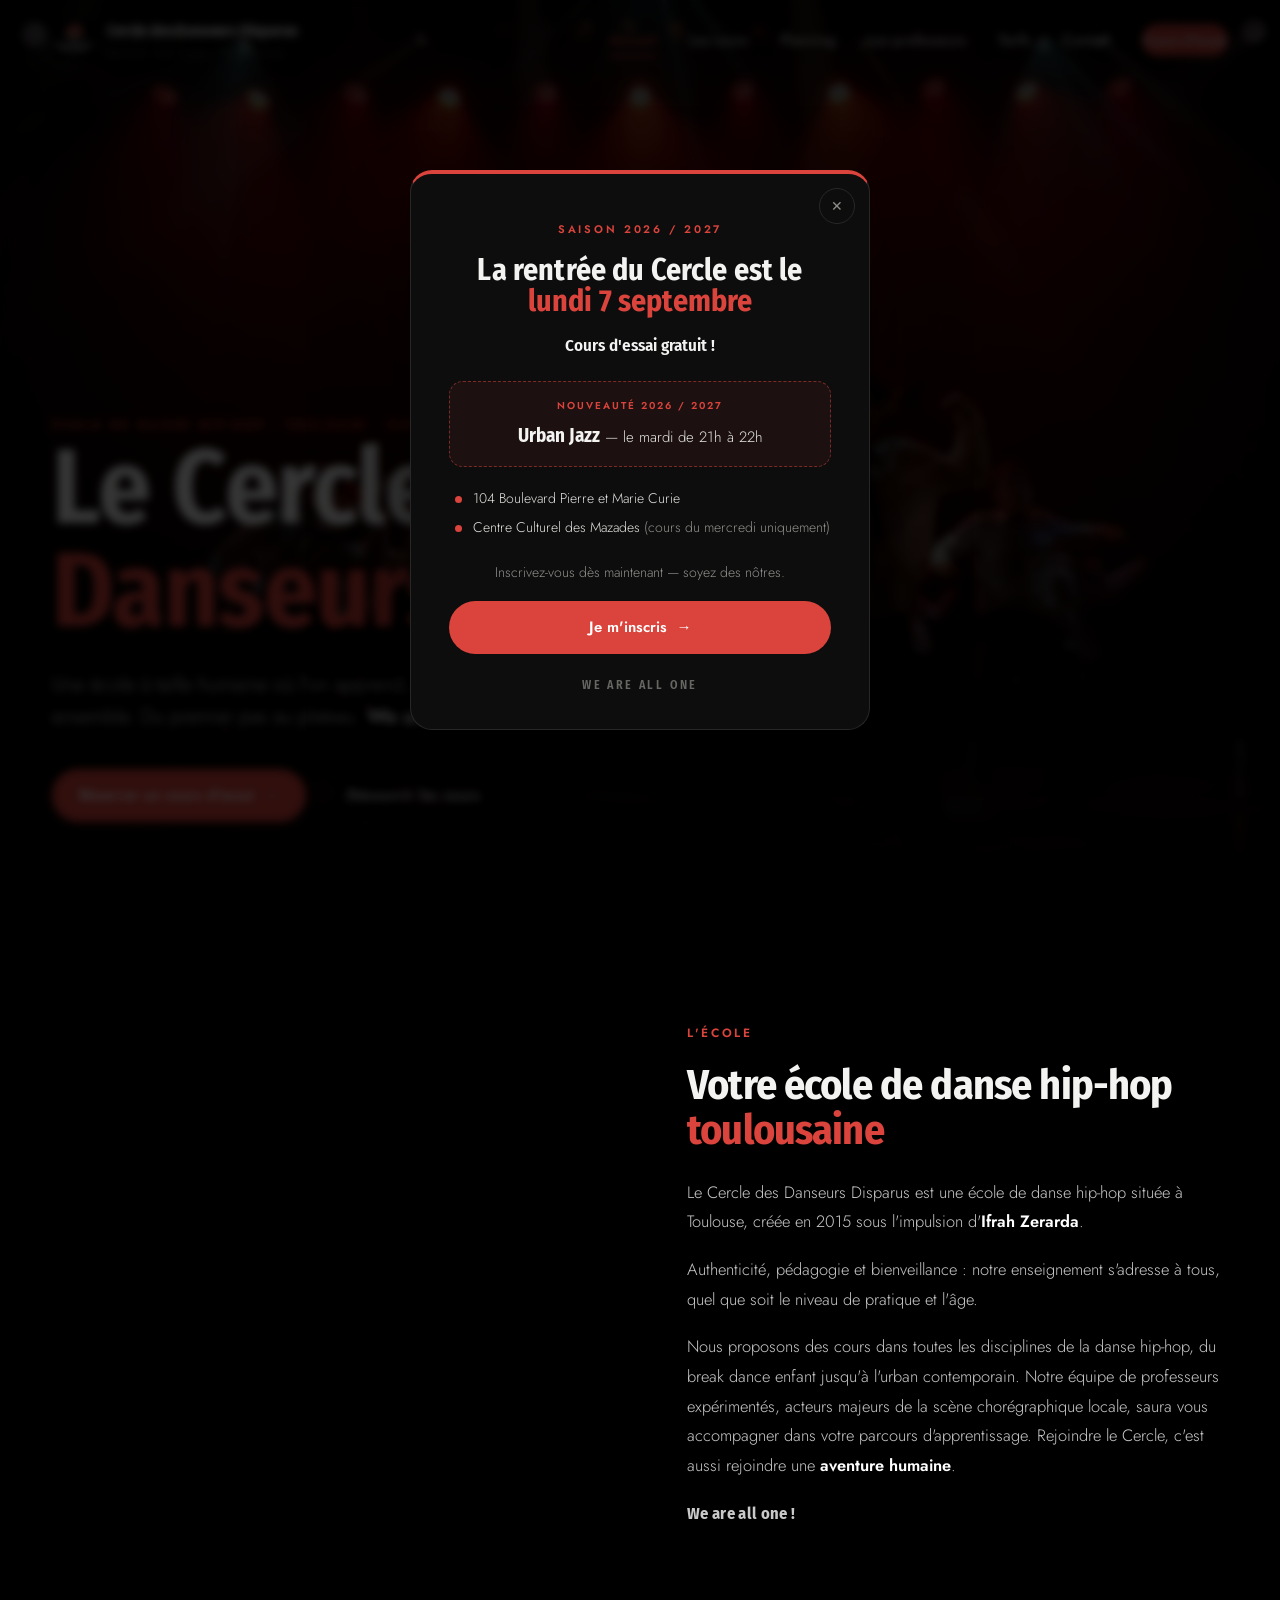
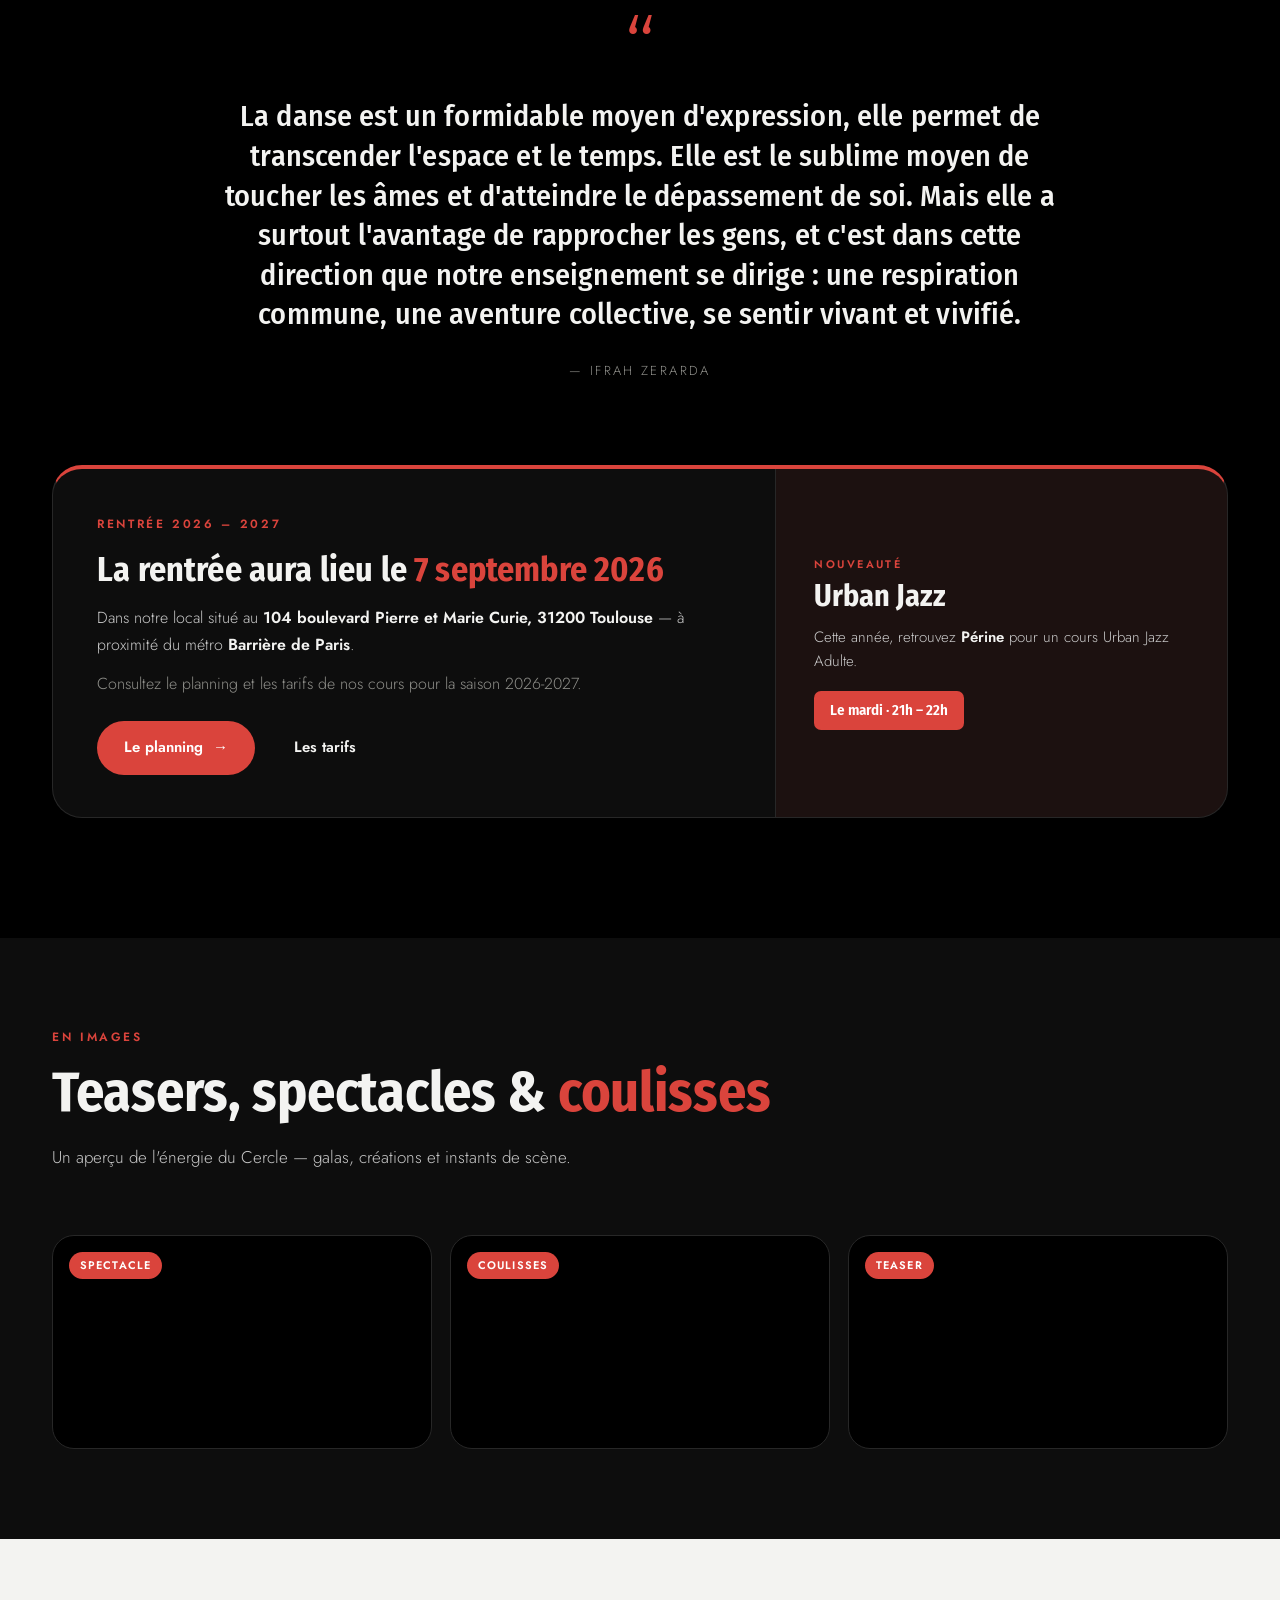
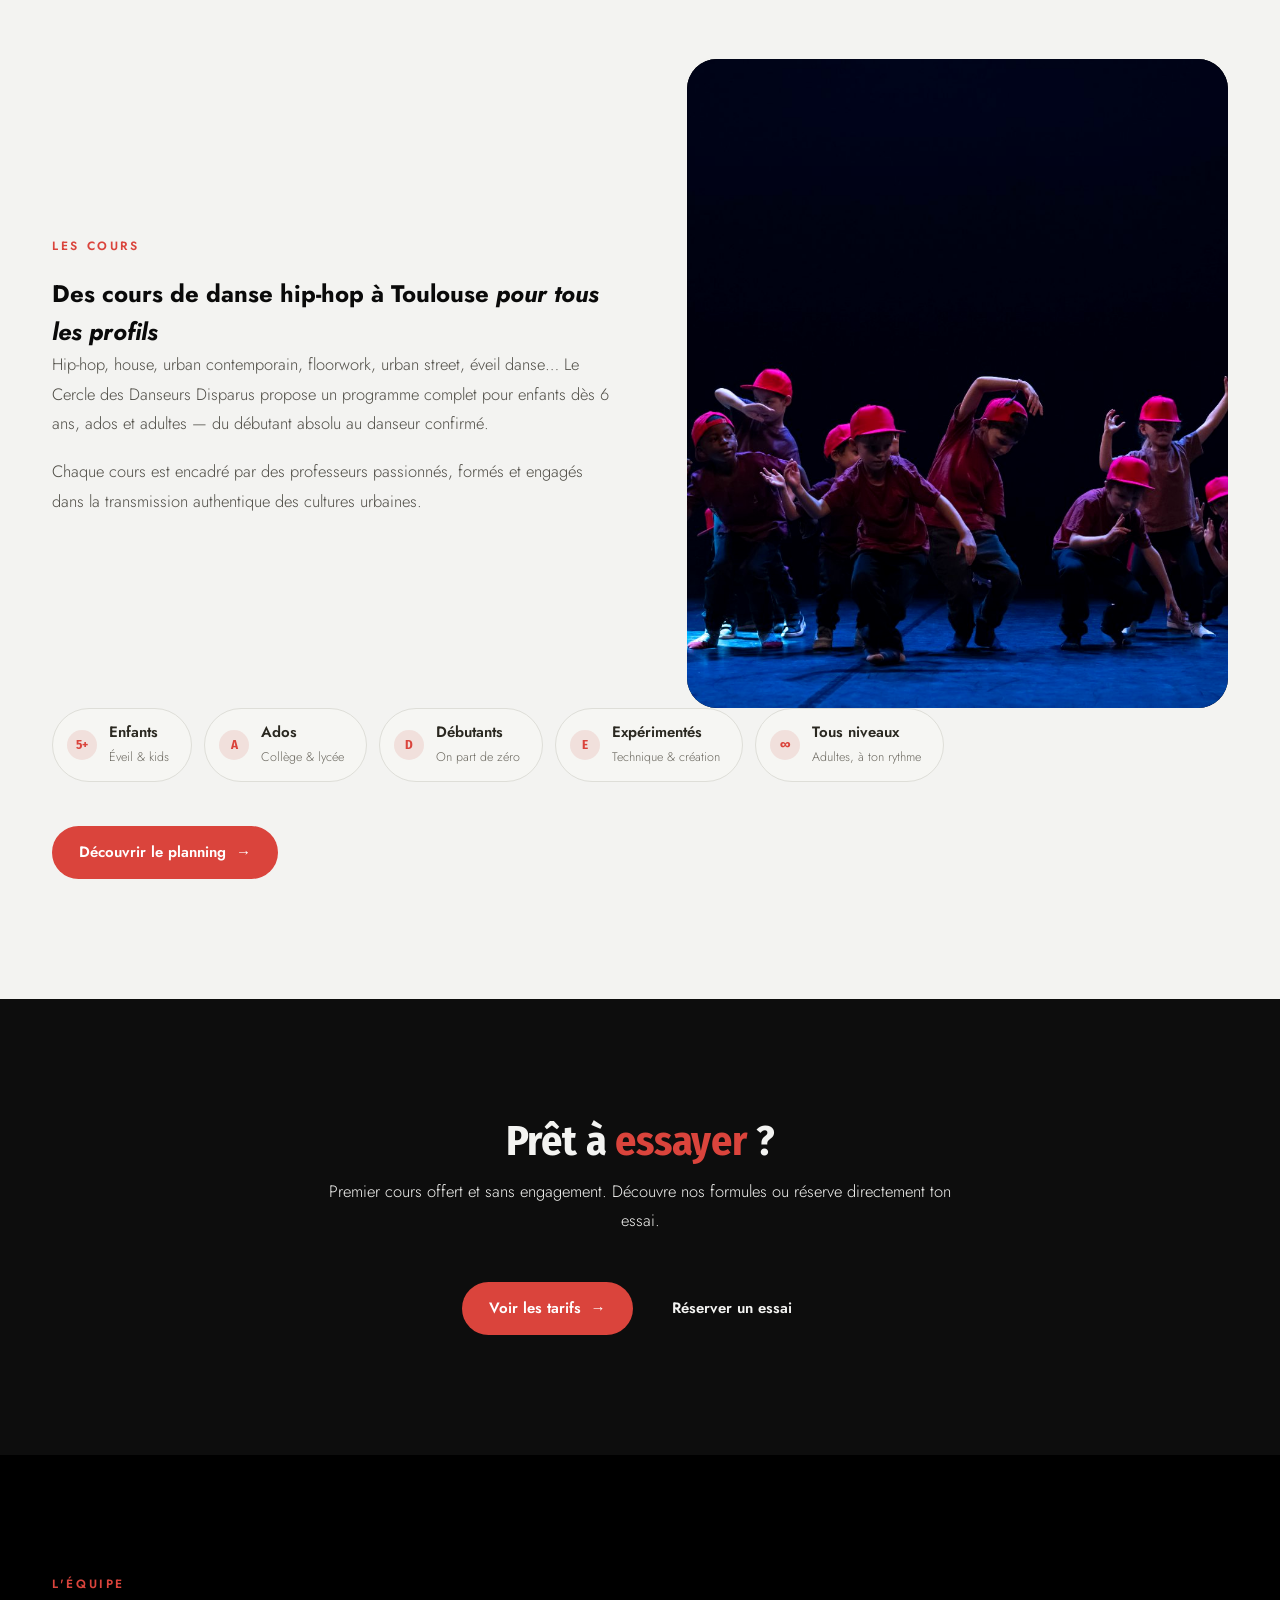
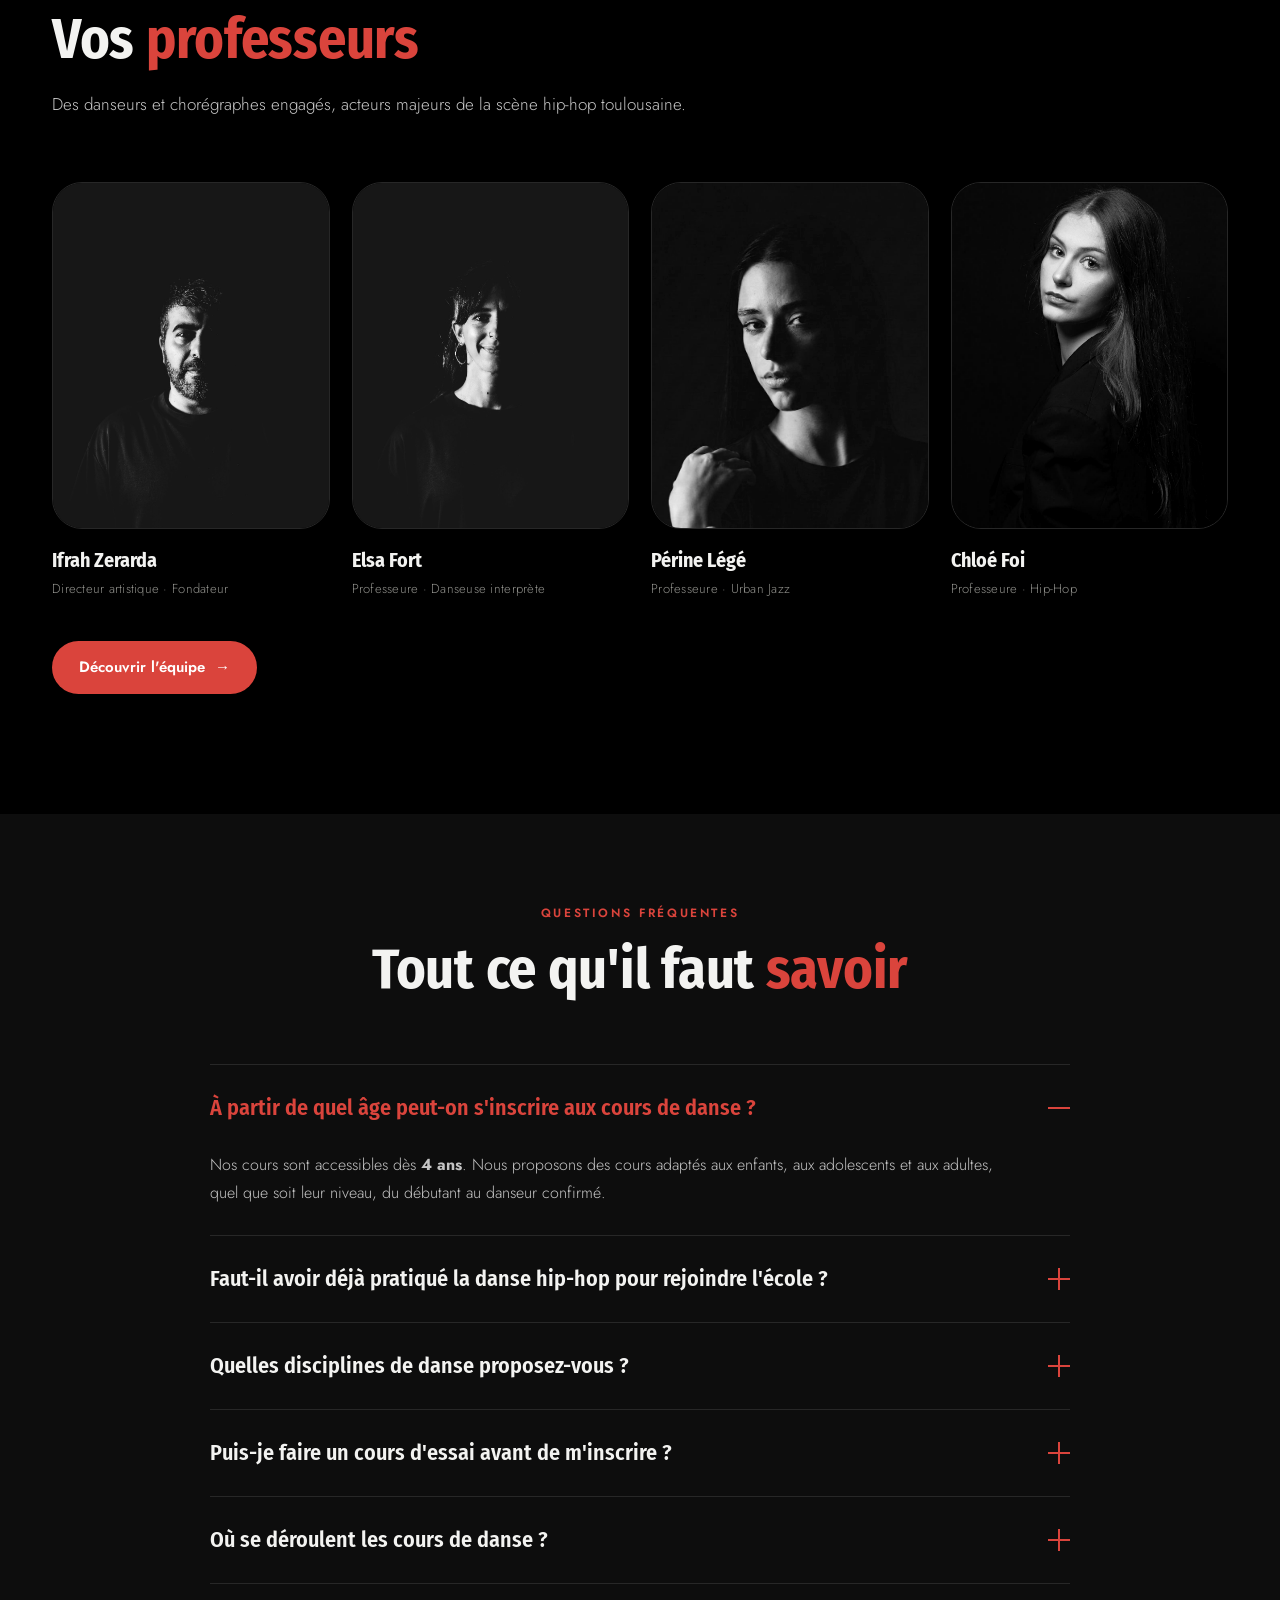
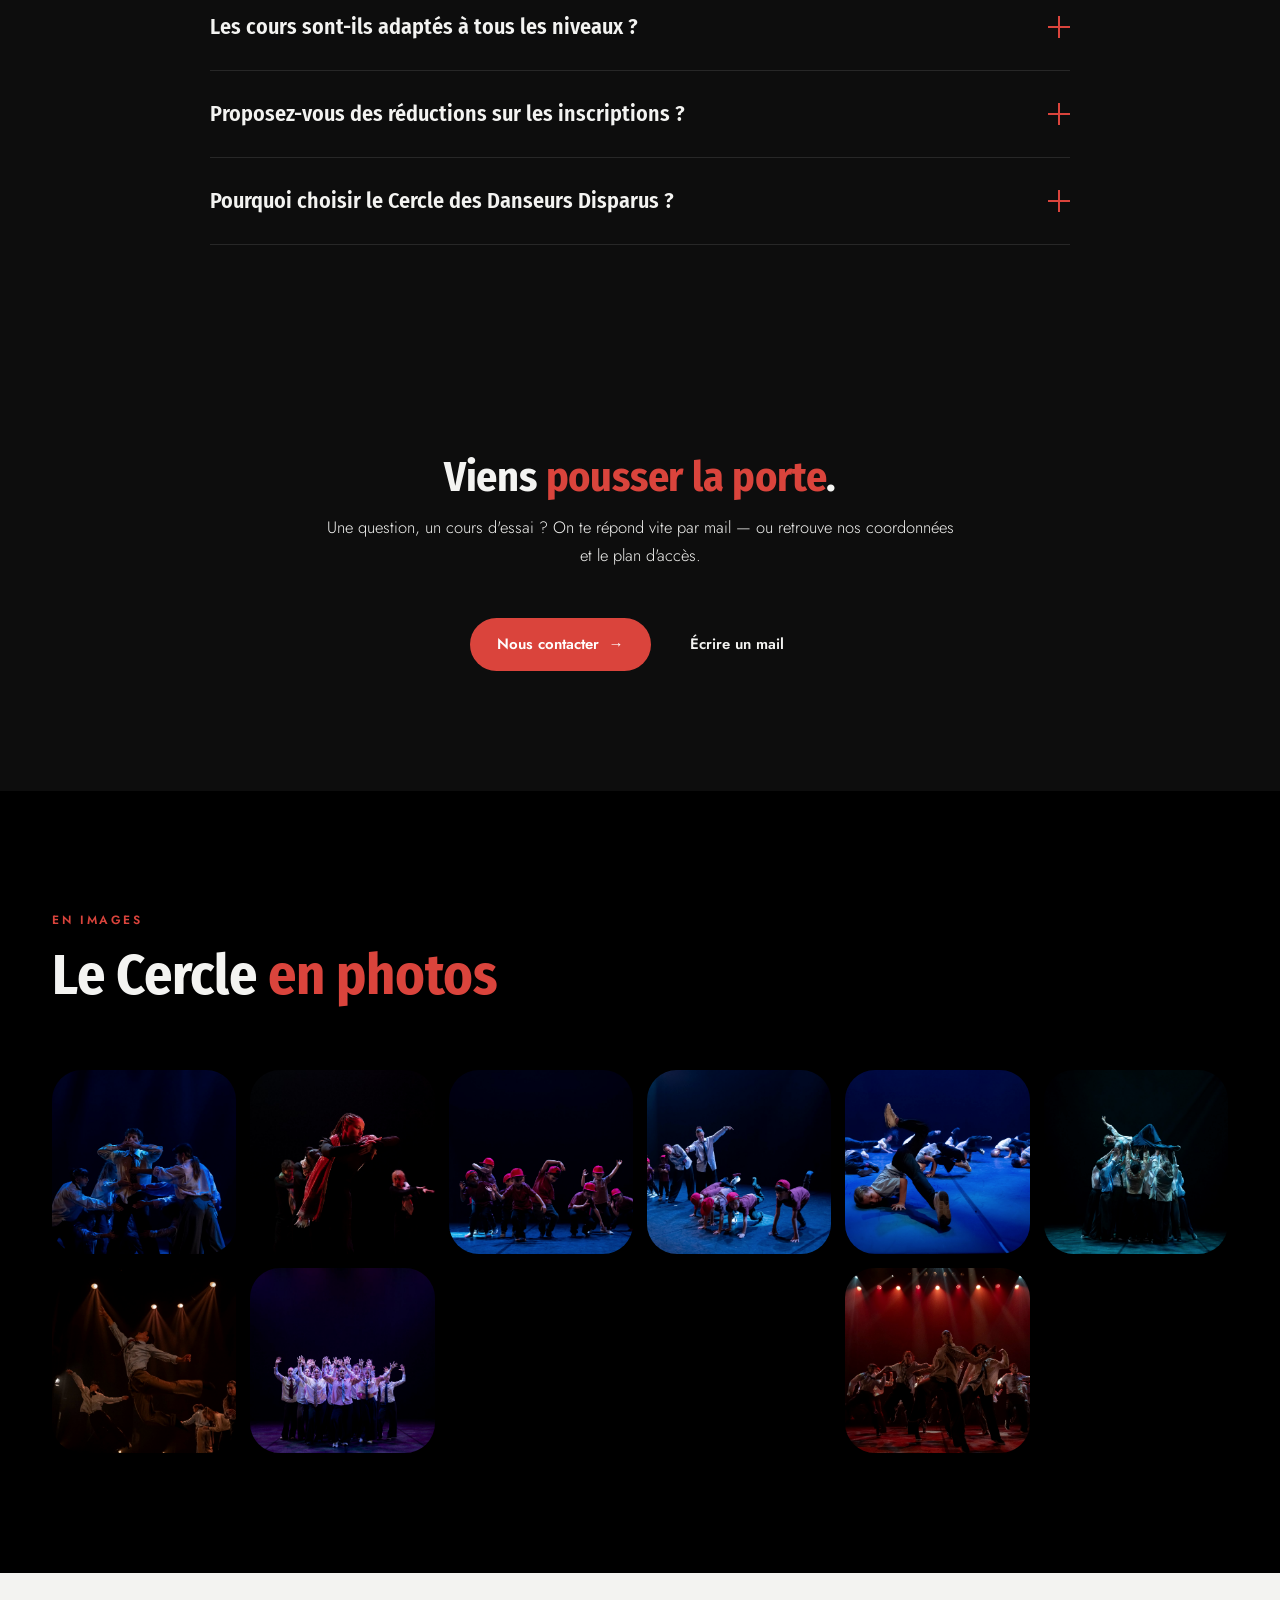
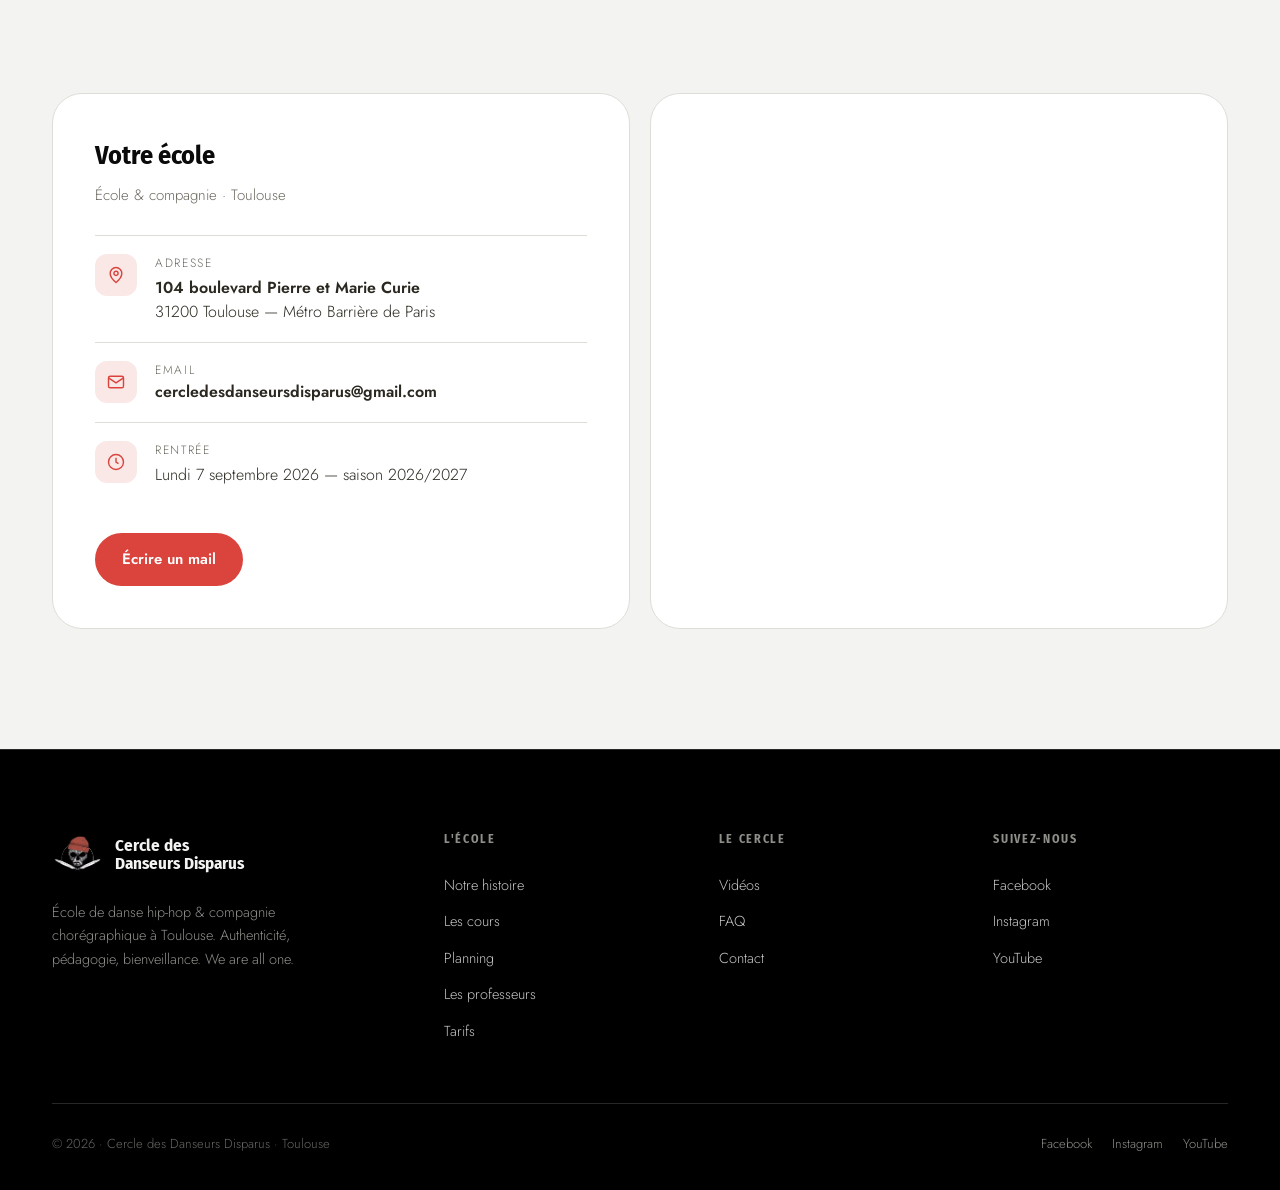
==== index.html @ e3a316b2 "Add files via upload" ====
<!DOCTYPE html>
<html lang="fr">
<head>
<meta charset="UTF-8" />
<meta name="viewport" content="width=device-width, initial-scale=1.0" />
<meta name="description" content="École de danse hip-hop à Toulouse depuis 2015 : cours de break, house, urban contemporain et éveil danse pour enfants, ados et adultes. Cours d'essai gratuit." />
<title>École de Danse Hip-Hop à Toulouse | Cercle des Danseurs Disparus</title>
<link rel="icon" href="assets/logo.png" type="image/png" />
<link rel="canonical" href="https://cercledesdanseursdisparus.fr/" />
<meta property="og:type" content="website" />
<meta property="og:site_name" content="Cercle des Danseurs Disparus" />
<meta property="og:title" content="École de Danse Hip-Hop à Toulouse | Cercle des Danseurs Disparus" />
<meta property="og:description" content="École de danse hip-hop à Toulouse depuis 2015 : cours de break, house, urban contemporain et éveil danse pour enfants, ados et adultes. Cours d'essai gratuit." />
<meta property="og:image" content="https://cercledesdanseursdisparus.fr/assets/gal-13.jpg" />
<meta property="og:url" content="https://cercledesdanseursdisparus.fr/" />
<meta property="og:locale" content="fr_FR" />
<meta name="twitter:card" content="summary_large_image" />
<meta name="twitter:title" content="École de Danse Hip-Hop à Toulouse | Cercle des Danseurs Disparus" />
<meta name="twitter:description" content="École de danse hip-hop à Toulouse depuis 2015 : cours de break, house, urban contemporain et éveil danse pour enfants, ados et adultes. Cours d'essai gratuit." />
<meta name="twitter:image" content="https://cercledesdanseursdisparus.fr/assets/gal-13.jpg" />
<script type="application/ld+json">
{
  "@context": "https://schema.org",
  "@type": ["EducationalOrganization", "LocalBusiness"],
  "@id": "https://cercledesdanseursdisparus.fr/#organization",
  "name": "Cercle des Danseurs Disparus",
  "alternateName": "C3D",
  "description": "\u00c9cole de danse hip-hop et compagnie chor\u00e9graphique \u00e0 Toulouse depuis 2015 : break, house, urban contemporain, floorwork et \u00e9veil danse pour enfants, ados et adultes.",
  "url": "https://cercledesdanseursdisparus.fr/",
  "logo": "https://cercledesdanseursdisparus.fr/assets/logo.png",
  "image": "https://cercledesdanseursdisparus.fr/assets/gal-13.jpg",
  "email": "cercledesdanseursdisparus@gmail.com",
  "foundingDate": "2015",
  "address": {
    "@type": "PostalAddress",
    "streetAddress": "104 boulevard Pierre et Marie Curie",
    "postalCode": "31200",
    "addressLocality": "Toulouse",
    "addressCountry": "FR"
  },
  "areaServed": { "@type": "City", "name": "Toulouse" },
  "sameAs": [
    "https://www.facebook.com/p/Cercle-des-danseurs-disparus",
    "https://www.instagram.com/cercledesdanseursdisparus/",
    "https://www.youtube.com/@cercledesdanseursdisparus2920"
  ]
}
</script>
<link rel="stylesheet" href="moderne.css" />
</head>
<body>

<!-- NAV -->
<header class="mnav">
  <div class="mnav-in">
    <a class="mbrand" href="index.html"><img src="assets/logo.png" alt="C3D" /><div><b>Cercle des Danseurs Disparus</b><span>Danse hip-hop · Toulouse</span></div></a>
    <nav class="mmenu">
      <a href="index.html" class="active">Accueil</a>
      <a href="cours.html">Les cours</a>
      <a href="planning.html">Planning</a>
      <a href="professeurs.html">Les professeurs</a>
      <a href="tarifs.html">Tarifs</a>
      <a href="contact.html">Contact</a>
      <a class="btn btn-red" href="contact.html">Cours d'essai</a>
    </nav>
    <button class="mburger" aria-label="Menu">☰</button>
  </div>
</header>

<!-- HERO -->
<section class="mhero">
  <div class="hbg"><img src="assets/gal-13.jpg" alt="La troupe du Cercle des Danseurs Disparus sur scène"  loading="eager" fetchpriority="high" /></div>
  <div class="fade"></div>
  <div class="mhero-in container">
    <span class="kicker">École de danse hip-hop · Toulouse · depuis 2015</span>
    <h1>Le Cercle des <em>Danseurs Disparus</em></h1>
    <p>Une école à taille humaine où l'on apprend, on crée et on grandit ensemble. Du premier pas au plateau. <b style="color:#fff">We are all one.</b></p>
    <div class="acts">
      <a class="btn btn-red" href="#contact">Réserver un cours d'essai <span class="ar">→</span></a>
      <a class="btn btn-ghost" href="cours.html">Découvrir les cours</a>
    </div>
  </div>
  <div class="scrolltag"><span>Défiler</span><i></i></div>
</section>

<!-- L'ÉCOLE -->
<section class="section" id="ecole">
  <div class="container">
    <div class="split reveal">
      <div class="media media-video"><iframe src="https://www.youtube.com/embed/qiqIX8pmHvg?rel=0&amp;autoplay=1&amp;mute=1&amp;loop=1&amp;playlist=qiqIX8pmHvg&amp;playsinline=1" title="Le Cercle des Danseurs Disparus — vidéo" frameborder="0" allow="accelerometer; autoplay; clipboard-write; encrypted-media; gyroscope; picture-in-picture; web-share" referrerpolicy="strict-origin-when-cross-origin" allowfullscreen></iframe></div>
      <div>
        <span class="kicker">L'école</span>
        <h3 style="margin-top:18px">Votre école de danse hip-hop <em>toulousaine</em></h3>
        <p>Le Cercle des Danseurs Disparus est une école de danse hip-hop située à Toulouse, créée en 2015 sous l'impulsion d'<b>Ifrah Zerarda</b>.</p>
        <p>Authenticité, pédagogie et bienveillance : notre enseignement s'adresse à tous, quel que soit le niveau de pratique et l'âge.</p>
        <p>Nous proposons des cours dans toutes les disciplines de la danse hip-hop, du break dance enfant jusqu'à l'urban contemporain. Notre équipe de professeurs expérimentés, acteurs majeurs de la scène chorégraphique locale, saura vous accompagner dans votre parcours d'apprentissage. Rejoindre le Cercle, c'est aussi rejoindre une <b>aventure humaine</b>.</p>
        <p class="waeo">We are all one !</p>
      </div>
    </div>

    <figure class="equote reveal">
      <blockquote>La danse est un formidable moyen d'expression, elle permet de transcender l'espace et le temps. Elle est le sublime moyen de toucher les âmes et d'atteindre le dépassement de soi. Mais elle a surtout l'avantage de rapprocher les gens, et c'est dans cette direction que notre enseignement se dirige : une respiration commune, une aventure collective, se sentir vivant et vivifié.</blockquote>
      <figcaption>— Ifrah Zerarda</figcaption>
    </figure>

    <div class="rentree-band reveal">
      <div class="rb-main">
        <span class="kicker">Rentrée 2026 – 2027</span>
        <h4>La rentrée aura lieu le <em>7 septembre 2026</em></h4>
        <p>Dans notre local situé au <b>104 boulevard Pierre et Marie Curie, 31200 Toulouse</b> — à proximité du métro <b>Barrière de Paris</b>.</p>
        <p class="rb-sub">Consultez le planning et les tarifs de nos cours pour la saison 2026‑2027.</p>
        <div class="rb-acts">
          <a class="btn btn-red" href="planning.html">Le planning <span class="ar">→</span></a>
          <a class="btn btn-out" href="tarifs.html">Les tarifs</a>
        </div>
      </div>
      <aside class="rb-new">
        <span class="nt">Nouveauté</span>
        <b>Urban Jazz</b>
        <p>Cette année, retrouvez <b>Périne</b> pour un cours Urban Jazz Adulte.</p>
        <div class="rb-when">Le mardi · 21h – 22h</div>
      </aside>
    </div>
  </div>
</section>

<!-- VIDÉOS -->
<section class="section tight coal" id="videos">
  <div class="container">
    <div class="shead reveal">
      <span class="kicker">En images</span>
      <h2>Teasers, spectacles &amp; <em>coulisses</em></h2>
      <p>Un aperçu de l'énergie du Cercle — galas, créations et instants de scène.</p>
    </div>
    <div class="vgrid vids">
      <div class="vcard video reveal"><iframe src="https://www.youtube.com/embed/EIMm4l5X1pA?rel=0" title="Cercle des Danseurs Disparus — spectacle" frameborder="0" allow="accelerometer; autoplay; clipboard-write; encrypted-media; gyroscope; picture-in-picture; web-share" referrerpolicy="strict-origin-when-cross-origin" allowfullscreen></iframe><span class="tag">Spectacle</span></div>
      <div class="vcard video reveal d1"><iframe src="https://www.youtube.com/embed/HdXW9dVi2d0?rel=0" title="Cercle des Danseurs Disparus — coulisses" frameborder="0" allow="accelerometer; autoplay; clipboard-write; encrypted-media; gyroscope; picture-in-picture; web-share" referrerpolicy="strict-origin-when-cross-origin" allowfullscreen></iframe><span class="tag">Coulisses</span></div>
      <div class="vcard video reveal d2"><iframe src="https://www.youtube.com/embed/IYZcx6svN78?rel=0" title="Cercle des Danseurs Disparus — teaser" frameborder="0" allow="accelerometer; autoplay; clipboard-write; encrypted-media; gyroscope; picture-in-picture; web-share" referrerpolicy="strict-origin-when-cross-origin" allowfullscreen></iframe><span class="tag">Teaser</span></div>
    </div>
  </div>
</section>

<!-- POUR QUI + STYLES -->
<section class="section light" id="pour-qui">
  <div class="container">
    <div class="split reveal">
      <div>
        <span class="kicker">Les cours</span>
        <h2 style="margin-top:18px">Des cours de danse hip-hop à Toulouse <em>pour tous les profils</em></h2>
        <p>Hip-hop, house, urban contemporain, floorwork, urban street, éveil danse… Le Cercle des Danseurs Disparus propose un programme complet pour enfants dès 6 ans, ados et adultes — du débutant absolu au danseur confirmé.</p>
        <p style="margin-top:14px">Chaque cours est encadré par des professeurs passionnés, formés et engagés dans la transmission authentique des cultures urbaines.</p>
      </div>
      <div class="media"><img src="assets/gal-12.jpg" alt="Cours enfants du Cercle des Danseurs Disparus"  loading="lazy" decoding="async" /></div>
    </div>
    <div class="audiences reveal">
      <div class="aud"><span class="n">5+</span><span class="t"><b>Enfants</b><span>Éveil &amp; kids</span></span></div>
      <div class="aud"><span class="n">A</span><span class="t"><b>Ados</b><span>Collège &amp; lycée</span></span></div>
      <div class="aud"><span class="n">D</span><span class="t"><b>Débutants</b><span>On part de zéro</span></span></div>
      <div class="aud"><span class="n">E</span><span class="t"><b>Expérimentés</b><span>Technique &amp; création</span></span></div>
      <div class="aud"><span class="n">∞</span><span class="t"><b>Tous niveaux</b><span>Adultes, à ton rythme</span></span></div>
    </div>
    <div class="reveal" style="margin-top:44px"><a class="btn btn-red" href="planning.html">Découvrir le planning <span class="ar">→</span></a></div>
  </div>
</section>

<!-- CTA ESSAI -->
<section class="section" style="background:var(--coal)">
  <div class="container">
    <div class="ptcta center reveal">
      <div class="ptcta-txt">
        <h2>Prêt à <em style="font-style:normal;color:var(--red)">essayer</em> ?</h2>
        <p>Premier cours offert et sans engagement. Découvre nos formules ou réserve directement ton essai.</p>
      </div>
      <div class="ptcta-act">
        <a class="btn btn-red" href="tarifs.html">Voir les tarifs <span class="ar">→</span></a>
        <a class="btn btn-out" href="#contact">Réserver un essai</a>
      </div>
    </div>
  </div>
</section>

<!-- PROFESSEURS (accueil) -->
<section class="section" id="profs-home">
  <div class="container">
    <div class="shead reveal">
      <span class="kicker">L'équipe</span>
      <h2>Vos <em>professeurs</em></h2>
      <p>Des danseurs et chorégraphes engagés, acteurs majeurs de la scène hip-hop toulousaine.</p>
    </div>
    <div class="prow reveal">
      <a class="pcard" href="professeurs.html">
        <div class="pcard-img"><img src="assets/ifrah-portrait.jpg" alt="Ifrah Zerarda"  loading="lazy" decoding="async" /></div>
        <div class="pcard-meta"><b>Ifrah Zerarda</b><span>Directeur artistique · Fondateur</span></div>
      </a>
      <a class="pcard" href="professeurs.html">
        <div class="pcard-img"><img src="assets/elsa-portrait.jpg" alt="Elsa Fort"  loading="lazy" decoding="async" /></div>
        <div class="pcard-meta"><b>Elsa Fort</b><span>Professeure · Danseuse interprète</span></div>
      </a>
      <a class="pcard" href="professeurs.html">
        <div class="pcard-img"><img src="assets/perine-portrait.jpg" alt="Périne Légé"  loading="lazy" decoding="async" /></div>
        <div class="pcard-meta"><b>Périne Légé</b><span>Professeure · Urban Jazz</span></div>
      </a>
      <a class="pcard" href="professeurs.html">
        <div class="pcard-img"><img src="assets/chloe-portrait.jpg" alt="Chloé Foi"  loading="lazy" decoding="async" /></div>
        <div class="pcard-meta"><b>Chloé Foi</b><span>Professeure · Hip-Hop</span></div>
      </a>
    </div>
    <div class="reveal" style="margin-top:40px"><a class="btn btn-red" href="professeurs.html">Découvrir l'équipe <span class="ar">→</span></a></div>
  </div>
</section>

<!-- FAQ -->
<section class="section tight coal" id="faq">
  <div class="container">
    <div class="shead center reveal">
      <span class="kicker">Questions fréquentes</span>
      <h2>Tout ce qu'il faut <em>savoir</em></h2>
    </div>
    <div class="faq reveal">
      <details open><summary>À partir de quel âge peut-on s'inscrire aux cours de danse ?<span class="ic"></span></summary><div class="ans">Nos cours sont accessibles dès <b>4 ans</b>. Nous proposons des cours adaptés aux enfants, aux adolescents et aux adultes, quel que soit leur niveau, du débutant au danseur confirmé.</div></details>
      <details><summary>Faut-il avoir déjà pratiqué la danse hip-hop pour rejoindre l'école ?<span class="ic"></span></summary><div class="ans">Non. Le Cercle des Danseurs Disparus accueille aussi bien les débutants que les danseurs expérimentés. Nos professeurs adaptent leur pédagogie afin que chacun puisse progresser à son rythme dans une ambiance bienveillante.</div></details>
      <details><summary>Quelles disciplines de danse proposez-vous ?<span class="ic"></span></summary><div class="ans">Notre école propose plusieurs styles de danse urbaine : le <b>hip-hop debout</b>, le <b>breakdance</b>, le <b>floorwork</b>, l'<b>urban contemporain</b> ainsi que l'<b>Urban Jazz</b>. Chaque discipline est encadrée par des professeurs spécialisés.</div></details>
      <details><summary>Puis-je faire un cours d'essai avant de m'inscrire ?<span class="ic"></span></summary><div class="ans">Oui. Nous proposons un <b>cours d'essai gratuit</b> afin de vous permettre de découvrir notre école, nos professeurs et l'ambiance des cours avant de vous engager.</div></details>
      <details><summary>Où se déroulent les cours de danse ?<span class="ic"></span></summary><div class="ans">La majorité des cours ont lieu dans notre école située au <b>104 boulevard Pierre et Marie Curie à Toulouse</b>. Les cours du mercredi se déroulent au <b>Centre Culturel des Mazades</b>.</div></details>
      <details><summary>Les cours sont-ils adaptés à tous les niveaux ?<span class="ic"></span></summary><div class="ans">Oui. Que vous découvriez la danse ou souhaitiez perfectionner votre technique, nous proposons des cours adaptés à chaque niveau avec un accompagnement personnalisé pour favoriser votre progression.</div></details>
      <details><summary>Proposez-vous des réductions sur les inscriptions ?<span class="ic"></span></summary><div class="ans">Oui. Des réductions sont accordées aux <b>étudiants</b>, aux <b>membres d'une même famille</b> ainsi qu'aux élèves d'<b>Amplitude Danse</b>. Les modalités sont précisées dans notre grille tarifaire.</div></details>
      <details><summary>Pourquoi choisir le Cercle des Danseurs Disparus ?<span class="ic"></span></summary><div class="ans">Depuis 2015, notre école met l'accent sur <b>l'authenticité, la pédagogie et la bienveillance</b>. Au-delà de l'apprentissage technique, nous souhaitons créer une véritable aventure humaine où chacun peut s'exprimer, progresser et partager sa passion de la danse.</div></details>
    </div>
  </div>
</section>

<!-- CTA CONTACT -->
<section class="section" style="background:var(--coal)" id="contact">
  <div class="container">
    <div class="ptcta center reveal">
      <div class="ptcta-txt">
        <h2>Viens <em style="font-style:normal;color:var(--red)">pousser la porte</em>.</h2>
        <p>Une question, un cours d'essai ? On te répond vite par mail — ou retrouve nos coordonnées et le plan d'accès.</p>
      </div>
      <div class="ptcta-act">
        <a class="btn btn-red" href="contact.html">Nous contacter <span class="ar">→</span></a>
        <a class="btn btn-out" href="mailto:cercledesdanseursdisparus@gmail.com">Écrire un mail</a>
      </div>
    </div>
  </div>
</section>

<!-- GALERIE PHOTO -->
<section class="section" id="galerie">
  <div class="container">
    <div class="shead reveal">
      <span class="kicker">En images</span>
      <h2>Le Cercle <em>en photos</em></h2>
    </div>
    <div class="pgal reveal">
      <div class="pg-item"><img src="assets/gal-1.jpg" alt="Danseurs du Cercle en scène"  loading="lazy" decoding="async" /></div>
      <div class="pg-item"><img src="assets/gal-2.jpg" alt="Danseurs du Cercle en scène"  loading="lazy" decoding="async" /></div>
      <div class="pg-item"><img src="assets/gal-3.jpg" alt="Cours enfants — spectacle"  loading="lazy" decoding="async" /></div>
      <div class="pg-item"><img src="assets/gal-4.jpg" alt="Breakdance sur scène"  loading="lazy" decoding="async" /></div>
      <div class="pg-item"><img src="assets/gal-5.jpg" alt="Danseurs en lumière bleue"  loading="lazy" decoding="async" /></div>
      <div class="pg-item"><img src="assets/gal-6.jpg" alt="Danseurs en lumière"  loading="lazy" decoding="async" /></div>
      <div class="pg-item"><img src="assets/gal-7.jpg" alt="Danseuse en solo"  loading="lazy" decoding="async" /></div>
      <div class="pg-item"><img src="assets/gal-8.jpg" alt="Ensemble en keffieh, création chorégraphique"  loading="lazy" decoding="async" /></div>
      <div class="pg-item"><img src="assets/gal-9.jpg" alt="Création chorégraphique en groupe"  loading="lazy" decoding="async" /></div>
      <div class="pg-item"><img src="assets/gal-10.jpg" alt="Duo de danseurs"  loading="lazy" decoding="async" /></div>
      <div class="pg-item"><img src="assets/gal-13.jpg" alt="Cours enfants en scène"  loading="lazy" decoding="async" /></div>
      <div class="pg-item"><img src="assets/gal-16.jpg" alt="Ensemble en scène"  loading="lazy" decoding="async" /></div>
    </div>
  </div>
</section>

<!-- CONTACT INFO -->
<section class="section light">
  <div class="container">
    <div class="contact-grid reveal">
      <div class="cbox">
        <h3>Votre école</h3>
        <div class="sub">École &amp; compagnie · Toulouse</div>
        <div class="crow"><span class="ci"><svg viewBox="0 0 24 24"><path d="M12 21s-7-5.5-7-11a7 7 0 0 1 14 0c0 5.5-7 11-7 11z"/><circle cx="12" cy="10" r="2.5"/></svg></span><div><div class="k">Adresse</div><div class="v"><b>104 boulevard Pierre et Marie Curie</b><br />31200 Toulouse — Métro Barrière de Paris</div></div></div>
        <div class="crow"><span class="ci"><svg viewBox="0 0 24 24"><rect x="3" y="5" width="18" height="14" rx="2"/><path d="M3 7l9 6 9-6"/></svg></span><div><div class="k">Email</div><a class="v" href="mailto:cercledesdanseursdisparus@gmail.com"><b>cercledesdanseursdisparus@gmail.com</b></a></div></div>
        <div class="crow"><span class="ci"><svg viewBox="0 0 24 24"><circle cx="12" cy="12" r="9"/><path d="M12 7v5l3 2"/></svg></span><div><div class="k">Rentrée</div><div class="v">Lundi 7 septembre 2026 — saison 2026/2027</div></div></div>
        <div class="cbtns">
          <a class="btn btn-red" href="mailto:cercledesdanseursdisparus@gmail.com">Écrire un mail</a>
        </div>
      </div>
      <div class="cmap">
        <iframe title="Plan d'accès" loading="lazy" src="https://maps.google.com/maps?q=104%20boulevard%20Pierre%20et%20Marie%20Curie%2031200%20Toulouse&t=&z=15&ie=UTF8&iwloc=&output=embed"></iframe>
      </div>
    </div>
  </div>
</section>

<!-- FOOTER -->
<footer class="mfoot">
  <div class="container">
    <div class="mfoot-top">
      <div>
        <div class="fb"><img src="assets/logo.png" alt="C3D" /><b>Cercle des<br />Danseurs Disparus</b></div>
        <p class="fdesc">École de danse hip-hop &amp; compagnie chorégraphique à Toulouse. Authenticité, pédagogie, bienveillance. We are all one.</p>
      </div>
      <div class="fcol"><h5>L'école</h5><a href="index.html#ecole">Notre histoire</a><a href="cours.html">Les cours</a><a href="planning.html">Planning</a><a href="professeurs.html">Les professeurs</a><a href="tarifs.html">Tarifs</a></div>
      <div class="fcol"><h5>Le Cercle</h5><a href="index.html#videos">Vidéos</a><a href="index.html#faq">FAQ</a><a href="contact.html">Contact</a></div>
      <div class="fcol"><h5>Suivez-nous</h5><a href="https://www.facebook.com/p/Cercle-des-danseurs-disparus" target="_blank" rel="noopener">Facebook</a><a href="https://www.instagram.com/cercledesdanseursdisparus/" target="_blank" rel="noopener">Instagram</a><a href="https://www.youtube.com/@cercledesdanseursdisparus2920" target="_blank" rel="noopener">YouTube</a></div>
    </div>
    <div class="mfoot-bot">
      <span>© 2026 · Cercle des Danseurs Disparus · Toulouse</span>
      <div class="socials"><a href="https://www.facebook.com/p/Cercle-des-danseurs-disparus" target="_blank" rel="noopener">Facebook</a><a href="https://www.instagram.com/cercledesdanseursdisparus/" target="_blank" rel="noopener">Instagram</a><a href="https://www.youtube.com/@cercledesdanseursdisparus2920" target="_blank" rel="noopener">YouTube</a></div>
    </div>
  </div>
</footer>

<!-- POPUP RENTRÉE -->
<div class="amodal" id="rentree" hidden>
  <div class="amodal-bg" data-close></div>
  <div class="amodal-card" role="dialog" aria-modal="true" aria-labelledby="am-title">
    <button class="amodal-x" data-close aria-label="Fermer">✕</button>
    <span class="amodal-kick">Saison 2026 / 2027</span>
    <h3 id="am-title">La rentrée du Cercle est le<br /><em>lundi 7 septembre</em></h3>
    <p class="amodal-free">Cours d'essai gratuit !</p>
    <div class="amodal-new">
      <span class="nt">Nouveauté 2026 / 2027</span>
      <b>Urban Jazz</b> — le mardi de 21h à 22h
    </div>
    <ul class="amodal-list">
      <li>104 Boulevard Pierre et Marie Curie</li>
      <li>Centre Culturel des Mazades <span>(cours du mercredi uniquement)</span></li>
    </ul>
    <p class="amodal-cta-txt">Inscrivez-vous dès maintenant — soyez des nôtres.</p>
    <a class="btn btn-red" href="index.html#contact" data-close>Je m'inscris <span class="ar">→</span></a>
    <div class="amodal-tag">We are all one</div>
  </div>
</div>


<script src="moderne.js"></script>
</body>
</html>
---- moderne.css ----
/* ============ C3D · Proposition Moderne · feuille partagée ============ */
@import url('https://fonts.googleapis.com/css2?family=Fira+Sans+Condensed:wght@300;400;500;600;700&family=Jost:wght@300;400;500;600&display=swap');

:root{
  --ink:#000000;
  --coal:#0d0d0d;
  --coal2:#181818;
  --paper:#f3f3f1;
  --paper2:#e7e7e3;
  --white:#fff;
  --red:#da443c;
  --rust:#b5352c;
  --ember:#e8736a;
  --line:#272727;
  --line-soft:rgba(243,243,241,.12);
  --mut:#8f8f8a;
  --mut2:#666662;
  /* compagnie (code couleur cassé) */
  --bone:#f4f4f2;
  --bone2:#e3e3df;
  --umber:#0f0f0f;
  --sand:#da443c;
  --r:22px;
  --rl:30px;
  --maxw:1240px;
  --ease:cubic-bezier(.22,.61,.36,1);
}
*{margin:0;padding:0;box-sizing:border-box}
html{scroll-behavior:smooth}
body{
  background:var(--ink);color:var(--paper);
  font-family:'Jost',system-ui,sans-serif;font-weight:300;
  -webkit-font-smoothing:antialiased;overflow-x:hidden;line-height:1.55;
}
a{color:inherit;text-decoration:none}
img{display:block;max-width:100%}
.display{font-family:'Fira Sans Condensed',sans-serif}
.serif{font-family:'Fira Sans Condensed',sans-serif}
.red{color:var(--red)}
.container{max-width:var(--maxw);margin:0 auto;padding:0 32px}
.kicker{font-size:12px;font-weight:600;letter-spacing:.22em;text-transform:uppercase;color:var(--red)}
.kicker.muted{color:var(--mut)}

/* ---------- buttons ---------- */
.btn{font-family:'Jost';font-weight:600;font-size:15px;padding:14px 26px;border-radius:999px;
  display:inline-flex;align-items:center;gap:10px;transition:.25s var(--ease);cursor:pointer;border:1px solid transparent;white-space:nowrap}
.btn .ar{transition:transform .25s var(--ease)}
.btn:hover .ar{transform:translateX(4px)}
.btn-red{background:var(--red);color:#fff}
.btn-red:hover{background:var(--rust)}
.btn-light{background:var(--paper);color:var(--ink)}
.btn-light:hover{background:#fff}
.btn-ghost{border-color:var(--line-soft);color:var(--paper)}
.btn-ghost:hover{border-color:var(--paper);background:rgba(244,241,234,.05)}
.btn-dark{background:var(--ink);color:#fff}
.btn-dark:hover{background:var(--coal2)}

/* ---------- nav ---------- */
.mnav{position:fixed;top:0;left:0;right:0;z-index:80;transition:background .35s,border-color .35s,backdrop-filter .35s;border-bottom:1px solid transparent}
.mnav.solid{background:rgba(12,11,10,.8);backdrop-filter:blur(14px);border-bottom-color:var(--line-soft)}
.mnav-in{display:flex;align-items:center;justify-content:space-between;height:80px;max-width:var(--maxw);margin:0 auto;padding:0 32px}
.mbrand{display:flex;align-items:center;gap:13px}
.mbrand img{width:42px;height:42px;object-fit:contain}
.mbrand b{font-family:'Fira Sans Condensed',sans-serif;font-weight:700;font-size:16px;letter-spacing:-.01em;line-height:1}
.mbrand span{font-size:9.5px;letter-spacing:.26em;color:var(--mut);text-transform:uppercase;display:block;margin-top:3px}
.mmenu{display:flex;align-items:center;gap:32px}
.mmenu a{font-size:14.5px;font-weight:500;color:var(--paper);opacity:.84;transition:.2s;position:relative;padding:4px 0}
.mmenu a:hover,.mmenu a.active{opacity:1;color:var(--red)}
.mmenu a.active::after{content:"";position:absolute;left:0;right:0;bottom:-2px;height:2px;background:var(--red)}
.mburger{display:none;background:none;border:0;color:var(--paper);font-size:24px;cursor:pointer}
@media(max-width:920px){
  .mmenu{position:fixed;inset:80px 0 auto 0;flex-direction:column;gap:0;background:rgba(12,11,10,.97);backdrop-filter:blur(14px);
    padding:14px 0 24px;border-bottom:1px solid var(--line-soft);transform:translateY(-120%);transition:transform .4s var(--ease);align-items:stretch}
  .mmenu.open{transform:none}
  .mmenu a{padding:16px 32px;font-size:18px;border-top:1px solid var(--line-soft)}
  .mmenu .btn{margin:14px 32px 0}
  .mburger{display:block}
}

/* ---------- hero ---------- */
.mhero{position:relative;min-height:100svh;display:flex;align-items:flex-end;overflow:hidden}
.mhero .ph,.mhero .hbg{position:absolute;inset:0;z-index:0}
.mhero .hbg img{width:100%;height:100%;object-fit:cover;object-position:center 25%;filter:contrast(1.08) brightness(.78)}
.mhero .fade{position:absolute;inset:0;z-index:1;
  background:linear-gradient(180deg,rgba(0,0,0,.55) 0%,rgba(0,0,0,.05) 26%,rgba(0,0,0,.15) 55%,rgba(0,0,0,.82) 90%,#000 100%)}
.mhero .fade::after{content:"";position:absolute;inset:0;background:radial-gradient(130% 80% at 15% 90%,rgba(0,0,0,.45),transparent 55%)}
.mhero-in{position:relative;z-index:2;width:100%;padding-bottom:78px;padding-top:120px}
.mhero .kicker{margin-bottom:22px}
.mhero h1{font-family:'Fira Sans Condensed',sans-serif;font-weight:700;font-size:clamp(46px,8.2vw,108px);line-height:.98;letter-spacing:-.005em;max-width:16ch}
.mhero h1 em{font-style:normal;color:var(--red)}
.mhero p{margin-top:26px;font-size:clamp(16px,1.7vw,20px);color:#dadada;max-width:540px;line-height:1.6}
.mhero .acts{margin-top:36px;display:flex;gap:14px;flex-wrap:wrap}
.mhero .scrolltag{position:absolute;right:32px;bottom:40px;z-index:2;writing-mode:vertical-rl;font-size:11px;letter-spacing:.28em;text-transform:uppercase;color:var(--mut);display:flex;align-items:center;gap:14px}
.mhero .scrolltag i{width:1px;height:46px;background:linear-gradient(var(--red),transparent)}
@media(max-width:760px){.mhero .scrolltag{display:none}}

/* ---------- section scaffolding ---------- */
.section{padding:120px 0}
.section.tight{padding:90px 0}
.section.coal{background:var(--coal)}
/* ---- sections à fond clair (rythme noir/blanc de la charte) ---- */
.section.light{
  background:#f3f3f1;color:#2a2820;
  --paper:#0b0b0b;--ink:#ffffff;--coal:#ffffff;--coal2:#f6f6f3;
  --line:#deded8;--mut:#6c6960;--mut2:#94918a;--white:#000;
}
.section.light h2,.section.light h3,.section.light h4{color:#0a0a0a}
.section.light p{color:#4f4d46}
.section.light .shead p{color:#56544d}
/* intro / CTA vers tarifs (page planning) */
.ptcta{display:flex;align-items:center;justify-content:space-between;gap:48px;flex-wrap:wrap}
.ptcta.center{justify-content:center;text-align:center;flex-direction:column}
.ptcta.center .ptcta-act{flex-direction:row}
.ptcta-txt{max-width:640px}
.ptcta-txt .kicker{display:block;margin-bottom:14px}
.ptcta-txt h2{font-family:'Fira Sans Condensed',sans-serif;font-weight:700;font-size:clamp(26px,3.4vw,42px);line-height:1.05;letter-spacing:-.005em;margin-bottom:14px}
.ptcta-txt p{font-size:16.5px;line-height:1.7}
.ptcta-act{display:flex;flex-direction:column;gap:12px;min-width:240px}
.ptcta-act .btn{justify-content:center}
@media(max-width:760px){.ptcta-act{width:100%}}
/* photos profils (page profs) */
.profile .pphoto img{width:100%;height:100%;position:absolute;inset:0;object-fit:cover;object-position:center 42%;filter:grayscale(1) contrast(1.05)}
/* rangée professeurs (accueil) */
.prow{display:grid;grid-template-columns:repeat(4,1fr);gap:22px}
.pcard{display:block;text-decoration:none;color:inherit}
.pcard-img{position:relative;aspect-ratio:4/5;border-radius:var(--rl);overflow:hidden;background:#000;border:1px solid var(--line)}
.pcard-img img{width:100%;height:100%;object-fit:cover;object-position:center 28%;filter:grayscale(1) contrast(1.05);transition:transform .55s var(--ease)}
.pcard:hover .pcard-img img{transform:scale(1.05)}
.pcard-img::after{content:"";position:absolute;inset:0;background:linear-gradient(180deg,transparent 55%,rgba(0,0,0,.55));opacity:0;transition:.3s var(--ease)}
.pcard:hover .pcard-img::after{opacity:1}
.pcard-meta{margin-top:16px}
.pcard-meta b{font-family:'Fira Sans Condensed',sans-serif;font-weight:700;font-size:20px;display:block;transition:color .2s var(--ease)}
.pcard:hover .pcard-meta b{color:var(--red)}
.pcard-meta span{font-size:13px;color:var(--mut);letter-spacing:.02em}
@media(max-width:640px){.prow{grid-template-columns:1fr}}
@media(max-width:900px) and (min-width:641px){.prow{grid-template-columns:repeat(2,1fr)}}
.shead{max-width:760px;margin-bottom:64px}
.shead.center{margin-left:auto;margin-right:auto;text-align:center}
.shead .kicker{display:block;margin-bottom:18px}
.shead h2{font-family:'Fira Sans Condensed',sans-serif;font-weight:700;font-size:clamp(32px,4.8vw,56px);line-height:1.05;letter-spacing:-.005em}
.shead h2 em{font-style:normal;color:var(--red)}
.shead p{margin-top:20px;font-size:17px;color:#c6c6c6;line-height:1.65}

/* ---------- placeholders & media ---------- */
.ph{position:relative;background:repeating-linear-gradient(135deg,#101010 0 14px,#161616 14px 28px);border:1px solid var(--line);overflow:hidden}
.ph::before{content:attr(data-label);position:absolute;top:50%;left:50%;transform:translate(-50%,-50%);font-size:11px;letter-spacing:.16em;
  color:var(--mut);text-transform:uppercase;text-align:center;background:rgba(12,11,10,.55);padding:8px 14px;border-radius:100px;white-space:nowrap}
.ph.dot::after{content:"";position:absolute;inset:0;background-image:radial-gradient(rgba(244,241,234,.05) 1px,transparent 1px);background-size:14px 14px}
.media{position:relative;border-radius:var(--rl);overflow:hidden;background:#000}
.media img{width:100%;height:100%;object-fit:cover;filter:contrast(1.03)}
.media iframe{position:absolute;inset:0;width:100%;height:100%;border:0;display:block}
.split .media.media-video{aspect-ratio:16/9}

/* ---------- école split ---------- */
.split{display:grid;grid-template-columns:1.02fr .98fr;gap:72px;align-items:center}
.split.rev{direction:rtl}.split.rev>*{direction:ltr}
.split .media{aspect-ratio:5/6;border-radius:var(--rl)}
.split h3{font-family:'Fira Sans Condensed',sans-serif;font-weight:700;font-size:clamp(28px,3.6vw,42px);line-height:1.08;letter-spacing:-.02em;margin-bottom:24px}
.split h3 em{font-style:normal;color:var(--red)}
.split p{font-size:16.5px;line-height:1.8;color:#c9c9c9;margin-bottom:18px}
.split p b{color:var(--white);font-weight:600}
.vlist{list-style:none;margin-top:30px;display:grid;gap:2px}
.vlist li{display:flex;gap:16px;align-items:flex-start;padding:16px 0;border-top:1px solid var(--line)}
.vlist li .vi{font-family:'Fira Sans Condensed',sans-serif;font-weight:700;color:var(--red);font-size:14px;min-width:30px}
.vlist li .vt b{display:block;font-weight:600;font-size:15.5px;color:var(--white)}
.vlist li .vt span{font-size:14px;color:var(--mut)}
@media(max-width:900px){.split{grid-template-columns:1fr;gap:40px}.split.rev{direction:ltr}}
.waeo{font-family:'Fira Sans Condensed',sans-serif;font-weight:700;font-size:20px;color:var(--red);letter-spacing:.02em;margin-top:8px}

/* exergue Ifrah */
.equote{margin:84px auto 0;max-width:920px;text-align:center;position:relative;padding:0 20px}
.equote::before{content:"\201C";display:block;font-family:'Fira Sans Condensed',sans-serif;font-size:90px;line-height:.5;color:var(--red);margin-bottom:22px}
.equote blockquote{font-family:'Fira Sans Condensed',sans-serif;font-weight:500;font-size:clamp(22px,2.7vw,30px);line-height:1.32;letter-spacing:.005em;margin:0;color:var(--paper)}
.equote figcaption{margin-top:26px;font-size:13px;letter-spacing:.18em;text-transform:uppercase;color:var(--mut)}

/* encart rentrée */
.rentree-band{margin-top:84px;display:grid;grid-template-columns:1.6fr 1fr;gap:0;border:1px solid var(--line);border-top:4px solid var(--red);border-radius:var(--rl);overflow:hidden;background:var(--coal)}
.rb-main{padding:42px 44px}
.rb-main h4{font-family:'Fira Sans Condensed',sans-serif;font-weight:700;font-size:clamp(24px,3vw,34px);line-height:1.06;margin:16px 0 16px;letter-spacing:.005em}
.rb-main h4 em{font-style:normal;color:var(--red)}
.rb-main p{font-size:16px;line-height:1.7;color:#c9c9c9;margin-bottom:12px}
.rb-main p b{color:var(--paper);font-weight:600}
.rb-sub{color:var(--mut)!important}
.rb-acts{display:flex;flex-wrap:wrap;gap:12px;margin-top:24px}
.rb-new{padding:42px 38px;background:rgba(218,68,60,.07);border-left:1px solid var(--line);display:flex;flex-direction:column;justify-content:center}
.rb-new .nt{font-family:'Jost',sans-serif;font-size:11px;font-weight:600;letter-spacing:.22em;text-transform:uppercase;color:var(--red)}
.rb-new>b{font-family:'Fira Sans Condensed',sans-serif;font-weight:700;font-size:30px;margin:8px 0 14px;line-height:1}
.rb-new p{font-size:15px;line-height:1.6;color:#c9c9c9;margin:0}
.rb-new p b{color:var(--paper);font-weight:600}
.rb-when{margin-top:18px;align-self:flex-start;background:var(--red);color:#fff;font-family:'Fira Sans Condensed',sans-serif;font-weight:600;font-size:15px;padding:8px 16px;border-radius:7px}
@media(max-width:760px){.rentree-band{grid-template-columns:1fr}.rb-new{border-left:0;border-top:1px solid var(--line)}.rb-main{padding:34px 26px}.rb-new{padding:34px 26px}}

/* ---------- videos ---------- */
.vgrid{display:grid;grid-template-columns:repeat(12,1fr);gap:18px}
.vcard{position:relative;border-radius:var(--r);overflow:hidden;border:1px solid var(--line);display:block;cursor:pointer;background:#000}
.vcard.feat{grid-column:span 7;aspect-ratio:16/10}
.vcard.small{grid-column:span 5;aspect-ratio:16/10}
.vcard.third{grid-column:span 4;aspect-ratio:4/3}
.vcard .ph{position:absolute;inset:0;border:0}
.vcard .scrim{position:absolute;inset:0;background:linear-gradient(180deg,transparent 40%,rgba(12,11,10,.85));z-index:1}
.vcard .play{position:absolute;top:50%;left:50%;transform:translate(-50%,-50%);z-index:2;width:64px;height:64px;border-radius:50%;
  background:rgba(209,68,58,.92);display:flex;align-items:center;justify-content:center;transition:.3s var(--ease)}
.vcard:hover .play{transform:translate(-50%,-50%) scale(1.1);background:var(--red)}
.vcard .play::after{content:"";border-left:16px solid #fff;border-top:10px solid transparent;border-bottom:10px solid transparent;margin-left:4px}
.vcard .meta{position:absolute;left:20px;bottom:18px;right:20px;z-index:2}
.vcard .meta .t{font-family:'Fira Sans Condensed',sans-serif;font-weight:600;font-size:18px}
.vcard .meta .s{font-size:13px;color:var(--mut);margin-top:3px}
.vcard .tag{position:absolute;top:16px;left:16px;z-index:2;font-size:11px;font-weight:600;letter-spacing:.1em;text-transform:uppercase;
  background:var(--red);color:#fff;padding:5px 11px;border-radius:100px}
@media(max-width:760px){.vcard.feat,.vcard.small,.vcard.third{grid-column:span 12;aspect-ratio:16/10}}
.vcard.video{cursor:default}
.vcard.video iframe{position:absolute;inset:0;width:100%;height:100%;border:0;z-index:1}
.vcard.video .tag{z-index:3}
.vgrid.vids{grid-template-columns:repeat(3,1fr)}
.vgrid.vids .vcard{aspect-ratio:16/9}
@media(max-width:760px){.vgrid.vids{grid-template-columns:1fr}}
.pgal{margin-top:22px;display:grid;grid-template-columns:repeat(6,1fr);gap:14px}
.pg-item{border-radius:var(--rl);overflow:hidden;background:#000;aspect-ratio:1/1}
.pg-item img{width:100%;height:100%;object-fit:cover;filter:grayscale(.15) contrast(1.05);transition:transform .5s var(--ease)}
.pg-item:hover img{transform:scale(1.06)}
@media(max-width:1024px){.pgal{grid-template-columns:repeat(4,1fr)}}
@media(max-width:700px){.pgal{grid-template-columns:repeat(3,1fr)}}
@media(max-width:480px){.pgal{grid-template-columns:repeat(2,1fr)}}
.tband{width:100%;height:46vh;min-height:320px;max-height:520px;overflow:hidden}
.tband img{width:100%;height:100%;object-fit:cover}

/* ---------- pour qui ---------- */
.audiences{display:flex;flex-wrap:wrap;gap:12px}
.aud{display:flex;align-items:center;gap:12px;background:var(--coal2);border:1px solid var(--line);border-radius:100px;padding:12px 22px 12px 14px;transition:.25s}
.aud:hover{border-color:var(--red);transform:translateY(-2px)}
.aud .n{font-family:'Fira Sans Condensed',sans-serif;font-weight:700;font-size:13px;color:var(--red);background:rgba(209,68,58,.12);width:30px;height:30px;border-radius:50%;display:flex;align-items:center;justify-content:center}
.aud .t b{display:block;font-weight:600;font-size:15px}
.aud .t span{font-size:12.5px;color:var(--mut)}
.styleline{margin-top:46px;padding-top:38px;border-top:1px solid var(--line);display:flex;gap:40px;align-items:flex-start;flex-wrap:wrap}
.styleline .lab{font-size:13px;letter-spacing:.18em;text-transform:uppercase;color:var(--mut);min-width:120px;padding-top:8px}
.stags{display:flex;flex-wrap:wrap;gap:10px 8px;flex:1}
.stags a,.stags span{font-family:'Fira Sans Condensed',sans-serif;font-weight:600;font-size:clamp(18px,2.4vw,26px);color:var(--paper);padding:4px 4px;letter-spacing:-.01em;transition:.2s;position:relative}
.stags a:hover{color:var(--red)}
.stags .dot{color:var(--mut2);font-weight:400}

/* ---------- FAQ ---------- */
.faq{max-width:860px;margin:0 auto;border-top:1px solid var(--line)}
.faq details{border-bottom:1px solid var(--line)}
.faq summary{list-style:none;cursor:pointer;padding:26px 0;display:flex;justify-content:space-between;align-items:center;gap:24px;
  font-family:'Fira Sans Condensed',sans-serif;font-weight:600;font-size:clamp(18px,2.2vw,22px);transition:color .2s}
.faq summary::-webkit-details-marker{display:none}
.faq summary:hover{color:var(--red)}
.faq summary .ic{position:relative;width:22px;height:22px;flex:none}
.faq summary .ic::before,.faq summary .ic::after{content:"";position:absolute;background:var(--red);transition:transform .3s var(--ease)}
.faq summary .ic::before{top:10px;left:0;width:22px;height:2px}
.faq summary .ic::after{top:0;left:10px;width:2px;height:22px}
.faq details[open] summary .ic::after{transform:scaleY(0)}
.faq details[open] summary{color:var(--red)}
.faq .ans{padding:0 60px 28px 0;color:#c4c4c4;font-size:16px;line-height:1.75}

/* ---------- compagnie (CODE COULEUR CASSÉ) ---------- */
.compagnie{background:var(--bone);color:var(--umber);position:relative;overflow:hidden}
.compagnie .container{position:relative;z-index:1}
.compagnie .badge{display:inline-flex;align-items:center;gap:10px;font-size:12px;font-weight:600;letter-spacing:.22em;text-transform:uppercase;color:var(--sand);margin-bottom:26px}
.compagnie .badge::before{content:"";width:34px;height:1px;background:var(--sand)}
.cmp-grid{display:grid;grid-template-columns:1.1fr .9fr;gap:70px;align-items:center}
.compagnie h2{font-family:'Fira Sans Condensed',sans-serif;font-weight:400;font-size:clamp(40px,6vw,76px);line-height:1.02;letter-spacing:-.01em}
.compagnie h2 em{font-style:italic}
.compagnie .lead{font-family:'Fira Sans Condensed',sans-serif;font-size:clamp(20px,2.4vw,26px);font-style:italic;color:#4a4a48;margin:26px 0 22px;line-height:1.4}
.compagnie p{font-size:16px;line-height:1.8;color:#4d4d4a;margin-bottom:18px;max-width:46ch}
.compagnie .cmeta{display:flex;gap:46px;margin:34px 0;flex-wrap:wrap}
.compagnie .cmeta .k{font-size:11px;letter-spacing:.2em;text-transform:uppercase;color:var(--sand)}
.compagnie .cmeta .v{font-family:'Fira Sans Condensed',sans-serif;font-size:30px;margin-top:6px;color:var(--umber)}
.compagnie .btn-umber{background:var(--umber);color:var(--bone);border-radius:999px}
.compagnie .btn-umber:hover{background:#000}
.compagnie .ph{background:repeating-linear-gradient(135deg,#e4e4e0 0 14px,#dcdcd7 14px 28px);border-color:var(--bone2)}
.compagnie .ph::before{color:#8a8a85;background:rgba(231,224,210,.6)}
.compagnie .cmp-media{aspect-ratio:4/5;border-radius:var(--rl);overflow:hidden}
.compagnie .cmp-media img{filter:grayscale(1) contrast(1.05)}
.compagnie .switchnote{position:absolute;top:26px;right:32px;font-size:11px;letter-spacing:.12em;text-transform:uppercase;color:#a99a80}
@media(max-width:900px){.cmp-grid{grid-template-columns:1fr;gap:44px}.compagnie .switchnote{display:none}}

/* ---------- contact ---------- */
.contact-grid{display:grid;grid-template-columns:1fr 1fr;gap:20px}
.cbox{background:var(--coal);border:1px solid var(--line);border-radius:var(--rl);padding:42px}
.cbox h3{font-family:'Fira Sans Condensed',sans-serif;font-weight:700;font-size:26px;margin-bottom:8px}
.cbox .sub{color:var(--mut);font-size:15px;margin-bottom:28px}
.crow{display:flex;gap:18px;padding:18px 0;border-top:1px solid var(--line);align-items:flex-start}
.crow:first-of-type{border-top:0}
.crow .ci{width:42px;height:42px;border-radius:12px;background:rgba(209,68,58,.12);color:var(--red);display:flex;align-items:center;justify-content:center;flex:none}
.crow .ci svg{width:20px;height:20px;stroke:var(--red);fill:none;stroke-width:1.7}
.crow .k{font-size:12px;letter-spacing:.14em;text-transform:uppercase;color:var(--mut)}
.crow .v{font-size:16px;margin-top:3px;line-height:1.5}
.crow .v b{font-weight:600}
.crow a.v:hover{color:var(--red)}
.cbtns{display:flex;gap:12px;flex-wrap:wrap;margin-top:28px}
.cmap{border-radius:var(--rl);overflow:hidden;border:1px solid var(--line);min-height:420px;background:var(--coal)}
.cmap iframe{width:100%;height:100%;min-height:420px;border:0;filter:grayscale(1) invert(.9) contrast(.9)}
@media(max-width:860px){.contact-grid{grid-template-columns:1fr}}

/* ---------- footer ---------- */
.mfoot{background:var(--ink);border-top:1px solid var(--line);padding:80px 0 36px}
.mfoot-top{display:grid;grid-template-columns:1.5fr 1fr 1fr 1fr;gap:40px;padding-bottom:54px;border-bottom:1px solid var(--line)}
.mfoot .fb{display:flex;align-items:center;gap:13px;margin-bottom:20px}
.mfoot .fb img{width:50px;height:50px;object-fit:contain}
.mfoot .fb b{font-family:'Fira Sans Condensed',sans-serif;font-weight:700;font-size:17px;line-height:1.05}
.mfoot .fdesc{color:var(--mut);font-size:14.5px;line-height:1.6;max-width:300px}
.mfoot h5{font-family:'Fira Sans Condensed',sans-serif;font-size:12px;letter-spacing:.14em;text-transform:uppercase;color:var(--mut);margin-bottom:18px}
.mfoot .fcol a{display:block;font-size:14.5px;padding:7px 0;color:#c6c6c6;transition:.2s}
.mfoot .fcol a:hover{color:var(--red);padding-left:5px}
.mfoot-bot{display:flex;justify-content:space-between;align-items:center;padding-top:30px;flex-wrap:wrap;gap:14px;font-size:13px;color:var(--mut2)}
.mfoot-bot .socials{display:flex;gap:20px}
.mfoot-bot .socials a{color:var(--mut);transition:.2s}
.mfoot-bot .socials a:hover{color:var(--red)}
@media(max-width:760px){.mfoot-top{grid-template-columns:1fr 1fr;gap:30px}}

/* ---------- page header (cours / tarifs) ---------- */
.phead{padding:160px 0 70px;border-bottom:1px solid var(--line);position:relative;overflow:hidden}
.phead .glow{position:absolute;top:-30%;right:-10%;width:60%;height:140%;background:radial-gradient(circle,rgba(209,68,58,.16),transparent 60%);z-index:0}
.phead .container{position:relative;z-index:1}
.phead .kicker{display:block;margin-bottom:20px}
.phead h1{font-family:'Fira Sans Condensed',sans-serif;font-weight:700;font-size:clamp(44px,7vw,84px);line-height:1;letter-spacing:-.005em}
.phead h1 em{font-style:normal;color:var(--red)}
.phead p{margin-top:24px;font-size:18px;color:#c6c6c6;max-width:560px;line-height:1.65}
.phead.has-photo{padding:0;min-height:58vh;display:flex;align-items:flex-end}
.phead.has-photo .phead-bg{position:absolute;inset:0;z-index:0}
.phead.has-photo .phead-bg img{width:100%;height:100%;object-fit:cover}
.phead.has-photo .phead-bg::after{content:"";position:absolute;inset:0;background:linear-gradient(180deg,rgba(0,0,0,.7) 0%,rgba(0,0,0,.25) 45%,rgba(0,0,0,.88) 100%)}
.phead.has-photo .container{padding:200px 48px 90px;max-width:none}
.phead.has-photo p{max-width:720px}

/* ---------- switch / retour ---------- */
.switch{position:fixed;left:50%;bottom:20px;transform:translateX(-50%);z-index:90;display:flex;gap:6px;
  background:rgba(21,17,15,.92);backdrop-filter:blur(10px);border:1px solid var(--line);padding:6px;border-radius:999px}
.switch a{font-size:12.5px;font-weight:500;padding:8px 15px;color:var(--mut);border-radius:999px;transition:.2s}
.switch a.on{background:var(--red);color:#fff}
.switch a:not(.on):hover{color:var(--paper)}

/* ---------- reveal ---------- */
.reveal{opacity:0;transform:translateY(28px);transition:opacity .8s var(--ease),transform .8s var(--ease)}
.reveal.in{opacity:1;transform:none}
.reveal.d1{transition-delay:.08s}.reveal.d2{transition-delay:.16s}.reveal.d3{transition-delay:.24s}
@media(prefers-reduced-motion:reduce){.reveal{opacity:1;transform:none;transition:none}}

/* ---------- popup rentrée ---------- */
.amodal{position:fixed;inset:0;z-index:200;display:flex;align-items:center;justify-content:center;padding:24px}
.amodal[hidden]{display:none}
.amodal-bg{position:absolute;inset:0;background:rgba(0,0,0,.78);backdrop-filter:blur(4px);animation:amfade .4s var(--ease)}
.amodal-card{position:relative;width:min(460px,100%);max-height:92vh;overflow:auto;background:var(--coal);border:1px solid var(--line);border-top:4px solid var(--red);border-radius:var(--r);padding:42px 38px 34px;text-align:center;box-shadow:0 40px 90px -30px rgba(0,0,0,.9);animation:ampop .5s var(--ease)}
@keyframes amfade{from{opacity:0}to{opacity:1}}
@keyframes ampop{from{opacity:0;transform:translateY(26px) scale(.97)}to{opacity:1;transform:none}}
.amodal-x{position:absolute;top:14px;right:14px;width:36px;height:36px;border-radius:50%;border:1px solid var(--line);background:transparent;color:var(--mut);font-size:14px;cursor:pointer;transition:.2s var(--ease)}
.amodal-x:hover{background:var(--red);border-color:var(--red);color:#fff;transform:rotate(90deg)}
.amodal-kick{font-family:'Jost',sans-serif;font-size:11px;font-weight:600;letter-spacing:.26em;text-transform:uppercase;color:var(--red)}
.amodal-card h3{font-family:'Fira Sans Condensed',sans-serif;font-weight:700;font-size:30px;line-height:1.04;margin:14px 0 0;letter-spacing:.005em}
.amodal-card h3 em{font-style:normal;color:var(--red)}
.amodal-free{font-family:'Fira Sans Condensed',sans-serif;font-weight:600;font-size:17px;color:var(--paper);margin:16px 0 0}
.amodal-new{margin:22px 0 0;padding:16px 18px;border:1px dashed rgba(218,68,60,.5);border-radius:14px;background:rgba(218,68,60,.07);font-size:15px;color:var(--bone2)}
.amodal-new .nt{display:block;font-family:'Jost',sans-serif;font-size:10px;font-weight:600;letter-spacing:.2em;text-transform:uppercase;color:var(--red);margin-bottom:7px}
.amodal-new b{font-family:'Fira Sans Condensed',sans-serif;font-weight:700;font-size:19px;color:var(--paper)}
.amodal-list{list-style:none;margin:22px 0 0;padding:0;display:flex;flex-direction:column;gap:9px;text-align:left}
.amodal-list li{position:relative;padding-left:24px;font-size:14px;color:var(--bone2);line-height:1.4}
.amodal-list li::before{content:"";position:absolute;left:6px;top:7px;width:7px;height:7px;border-radius:50%;background:var(--red)}
.amodal-list li span{color:var(--mut)}
.amodal-cta-txt{font-size:14px;color:var(--mut);margin:24px 0 18px}
.amodal-card .btn{width:100%;justify-content:center}
.amodal-tag{margin-top:22px;font-family:'Fira Sans Condensed',sans-serif;font-weight:600;letter-spacing:.2em;text-transform:uppercase;font-size:12px;color:var(--mut2)}
@media(max-width:480px){.amodal-card{padding:38px 22px 28px}.amodal-card h3{font-size:25px}}
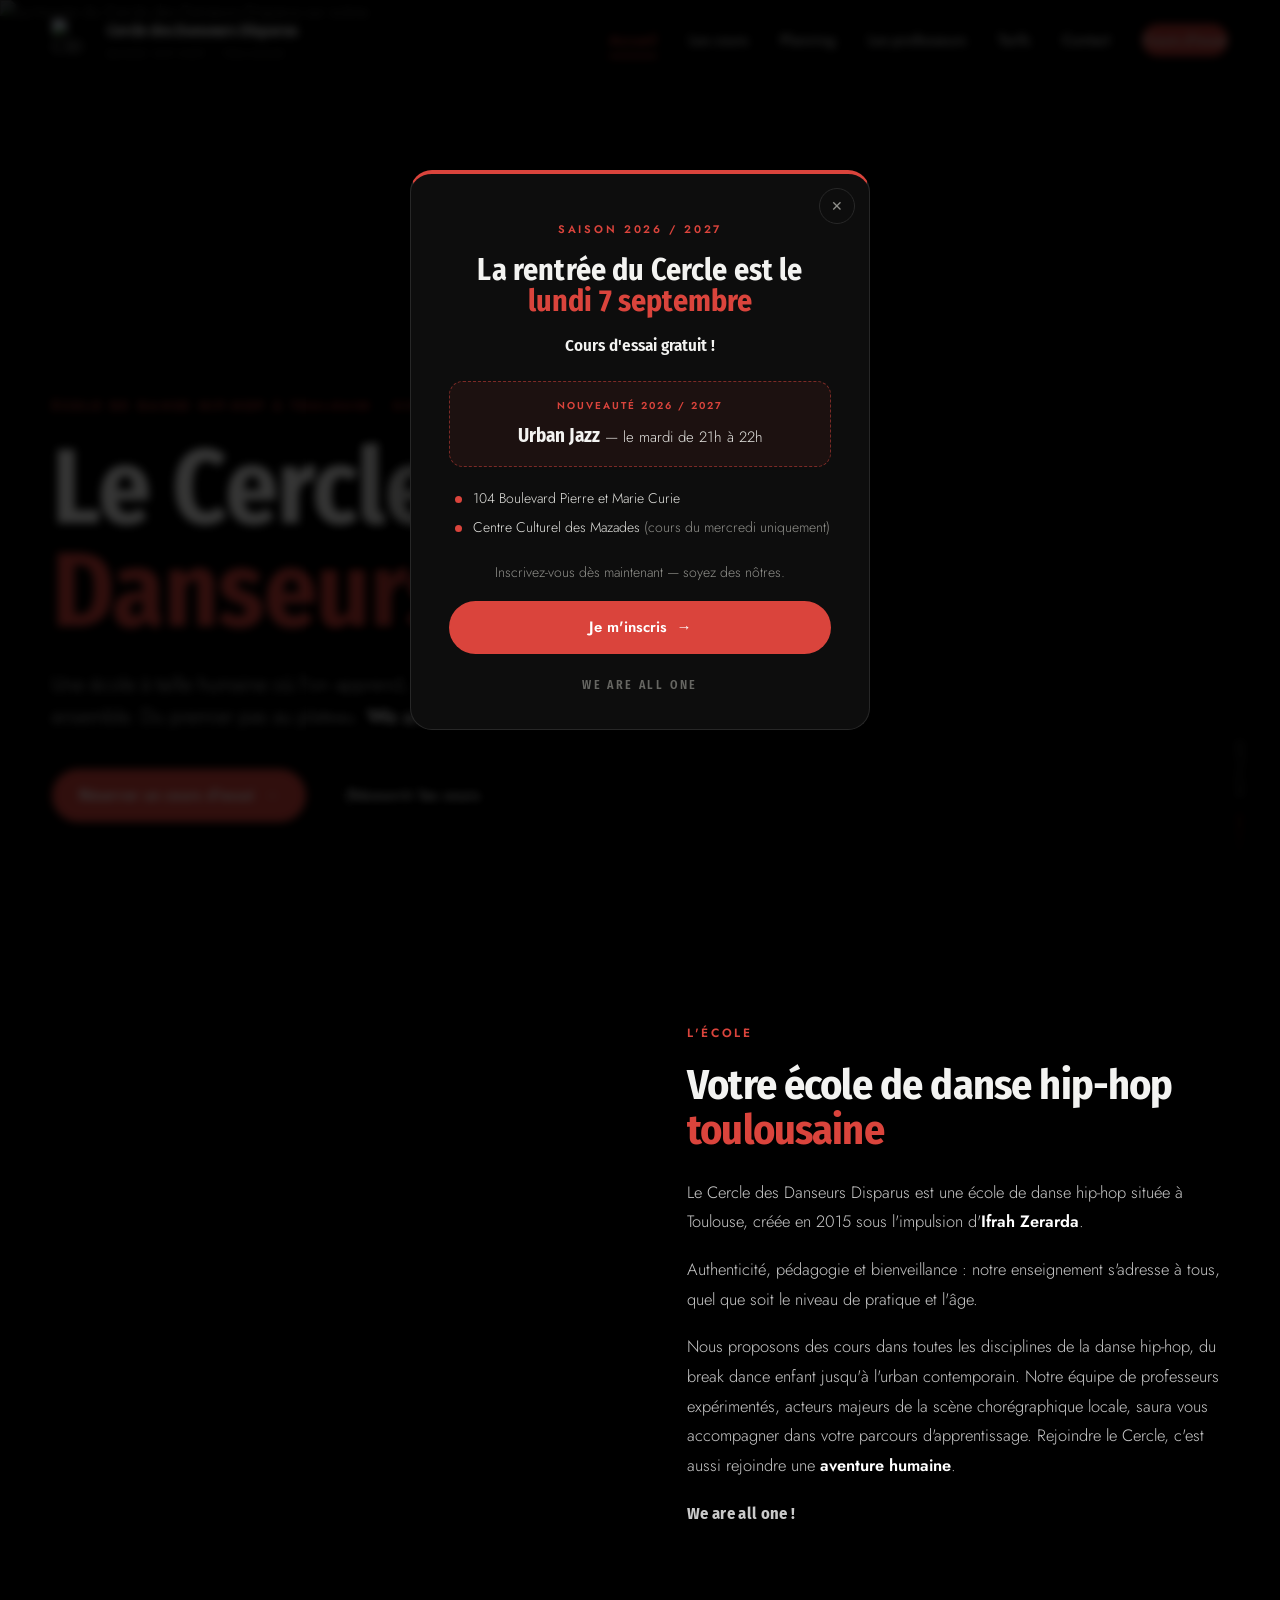
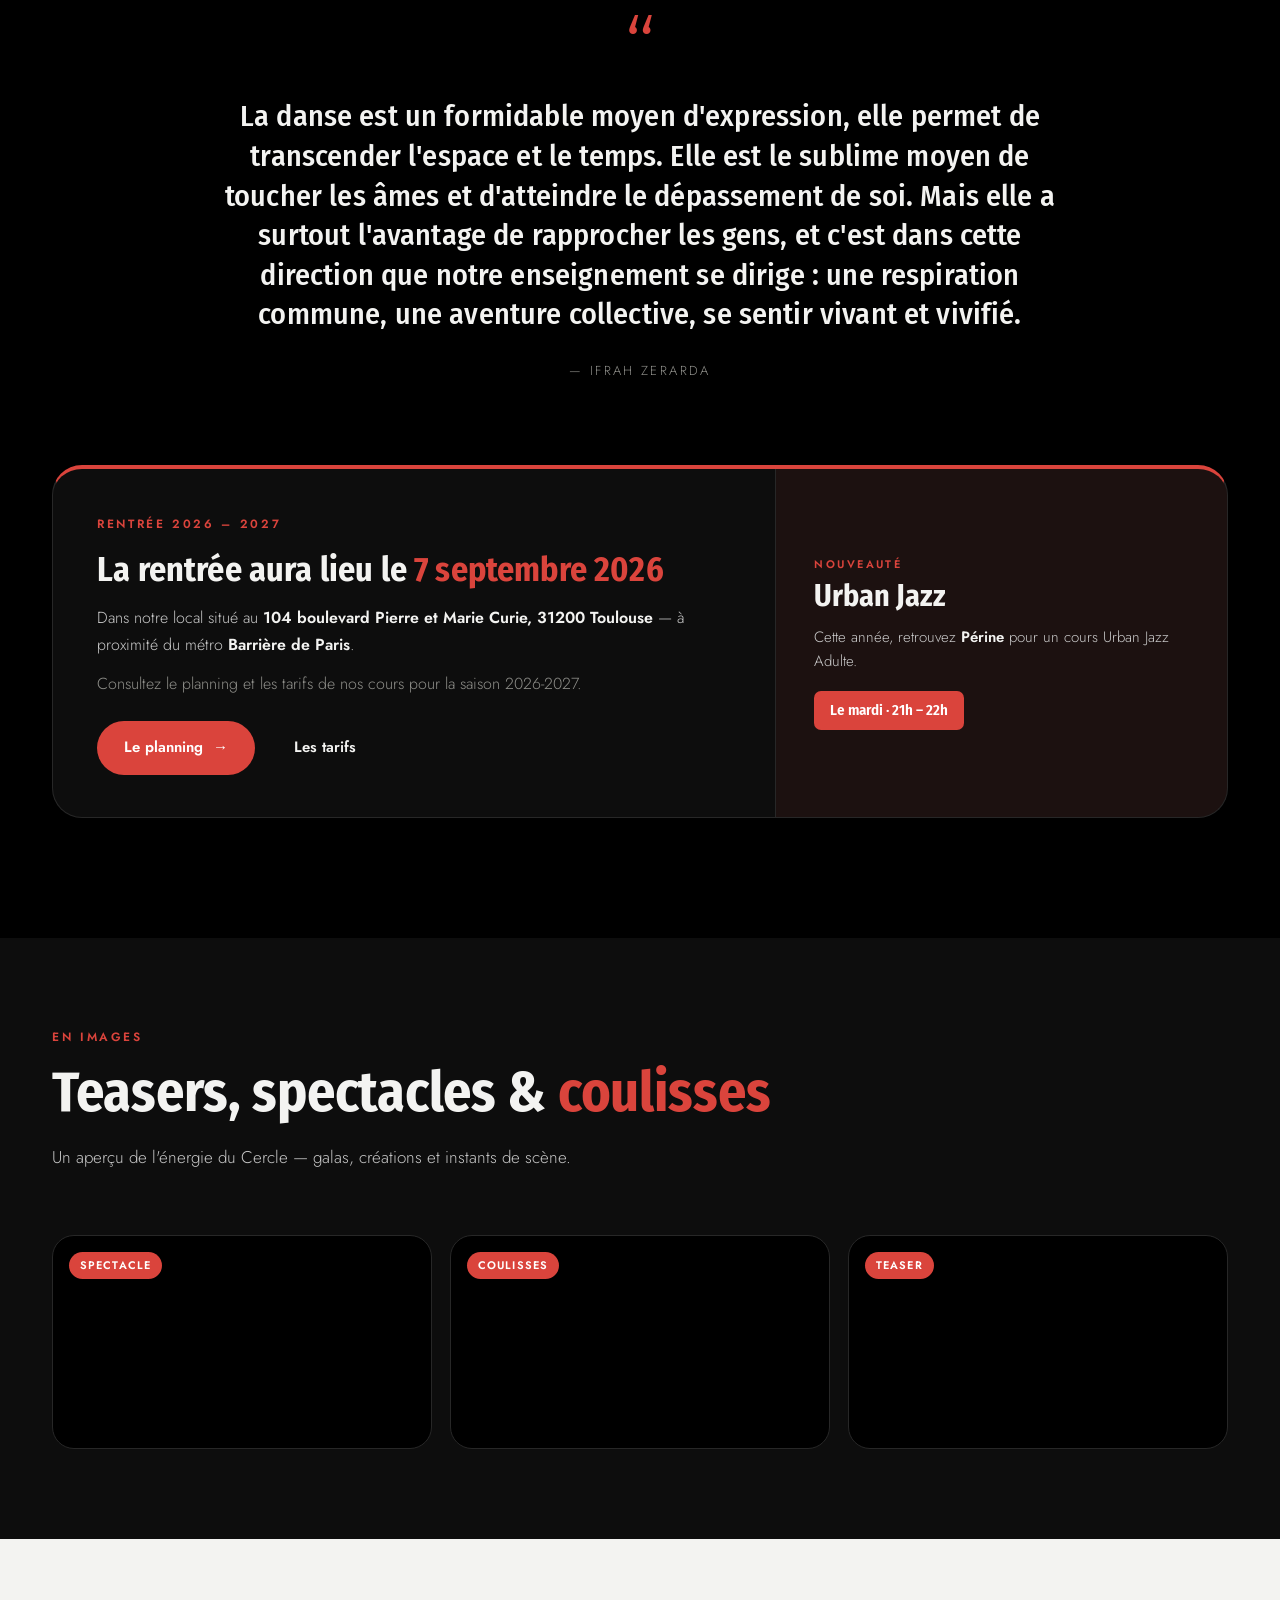
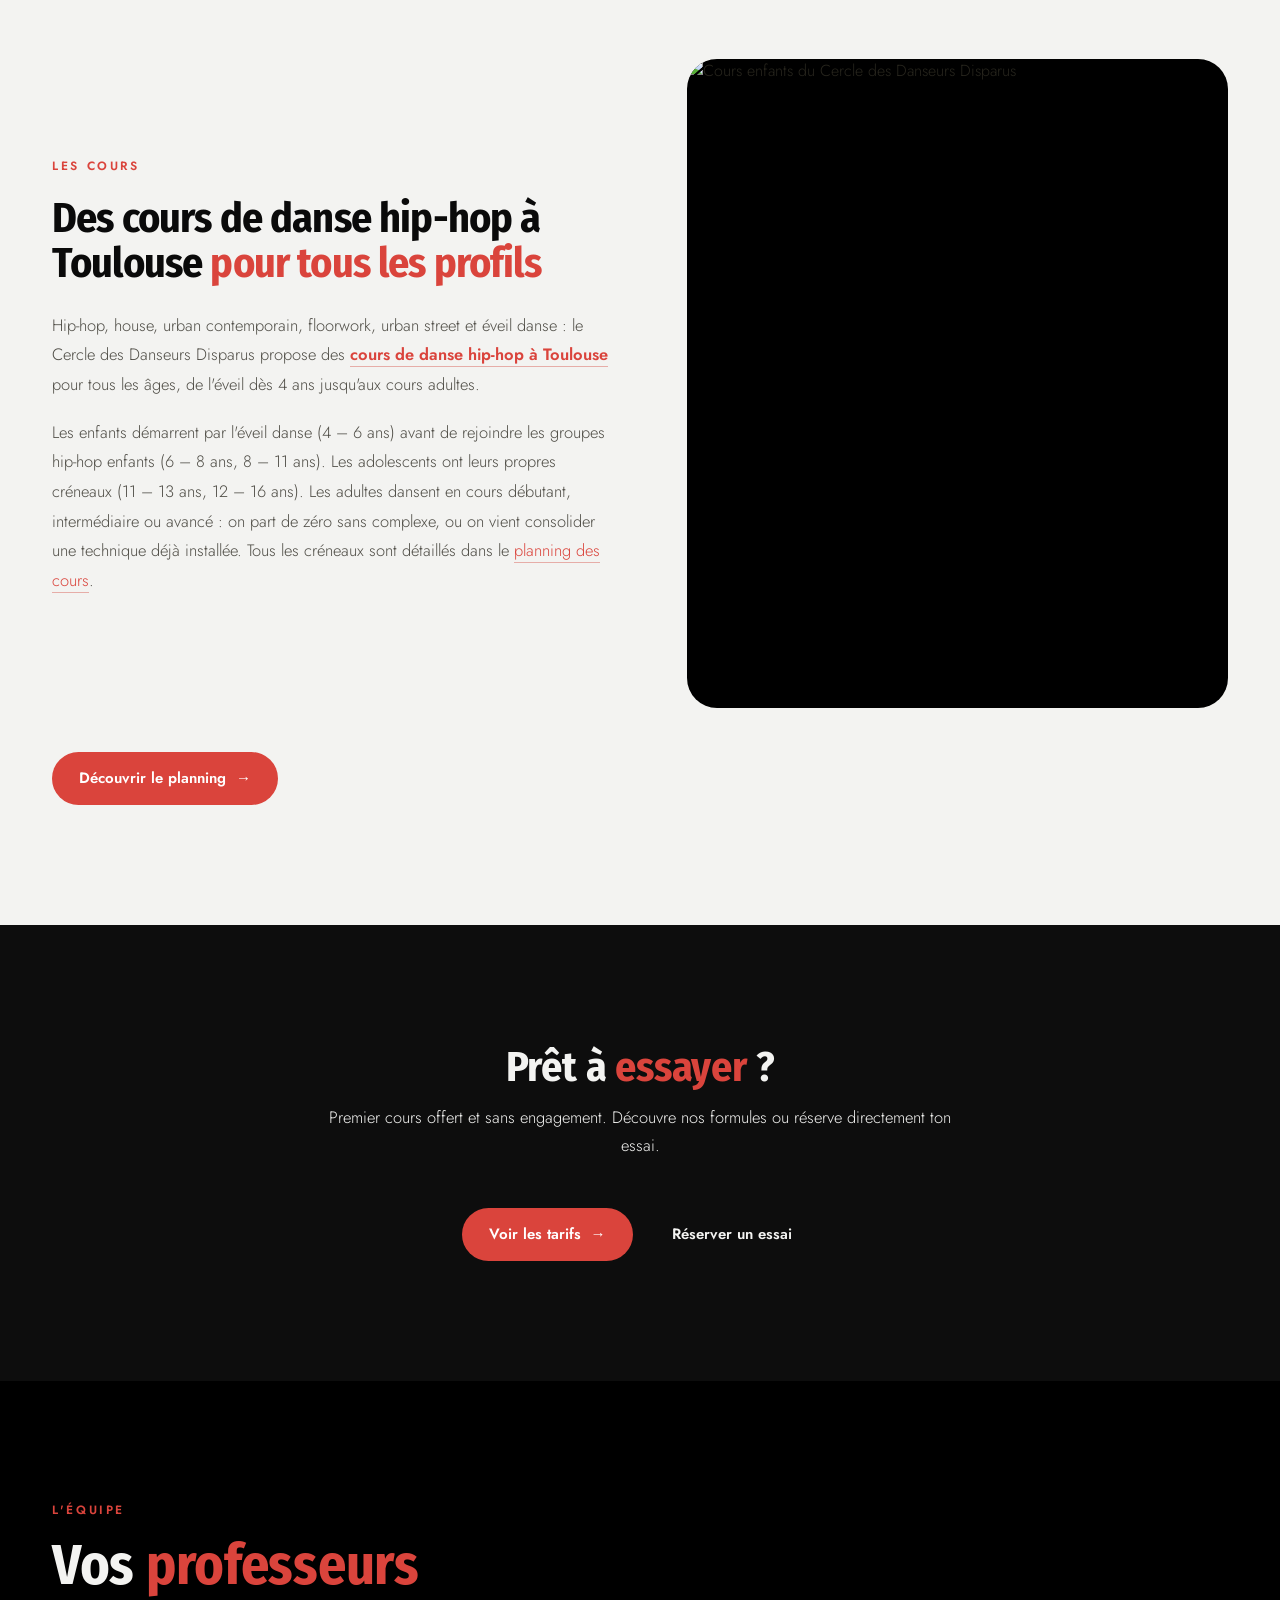
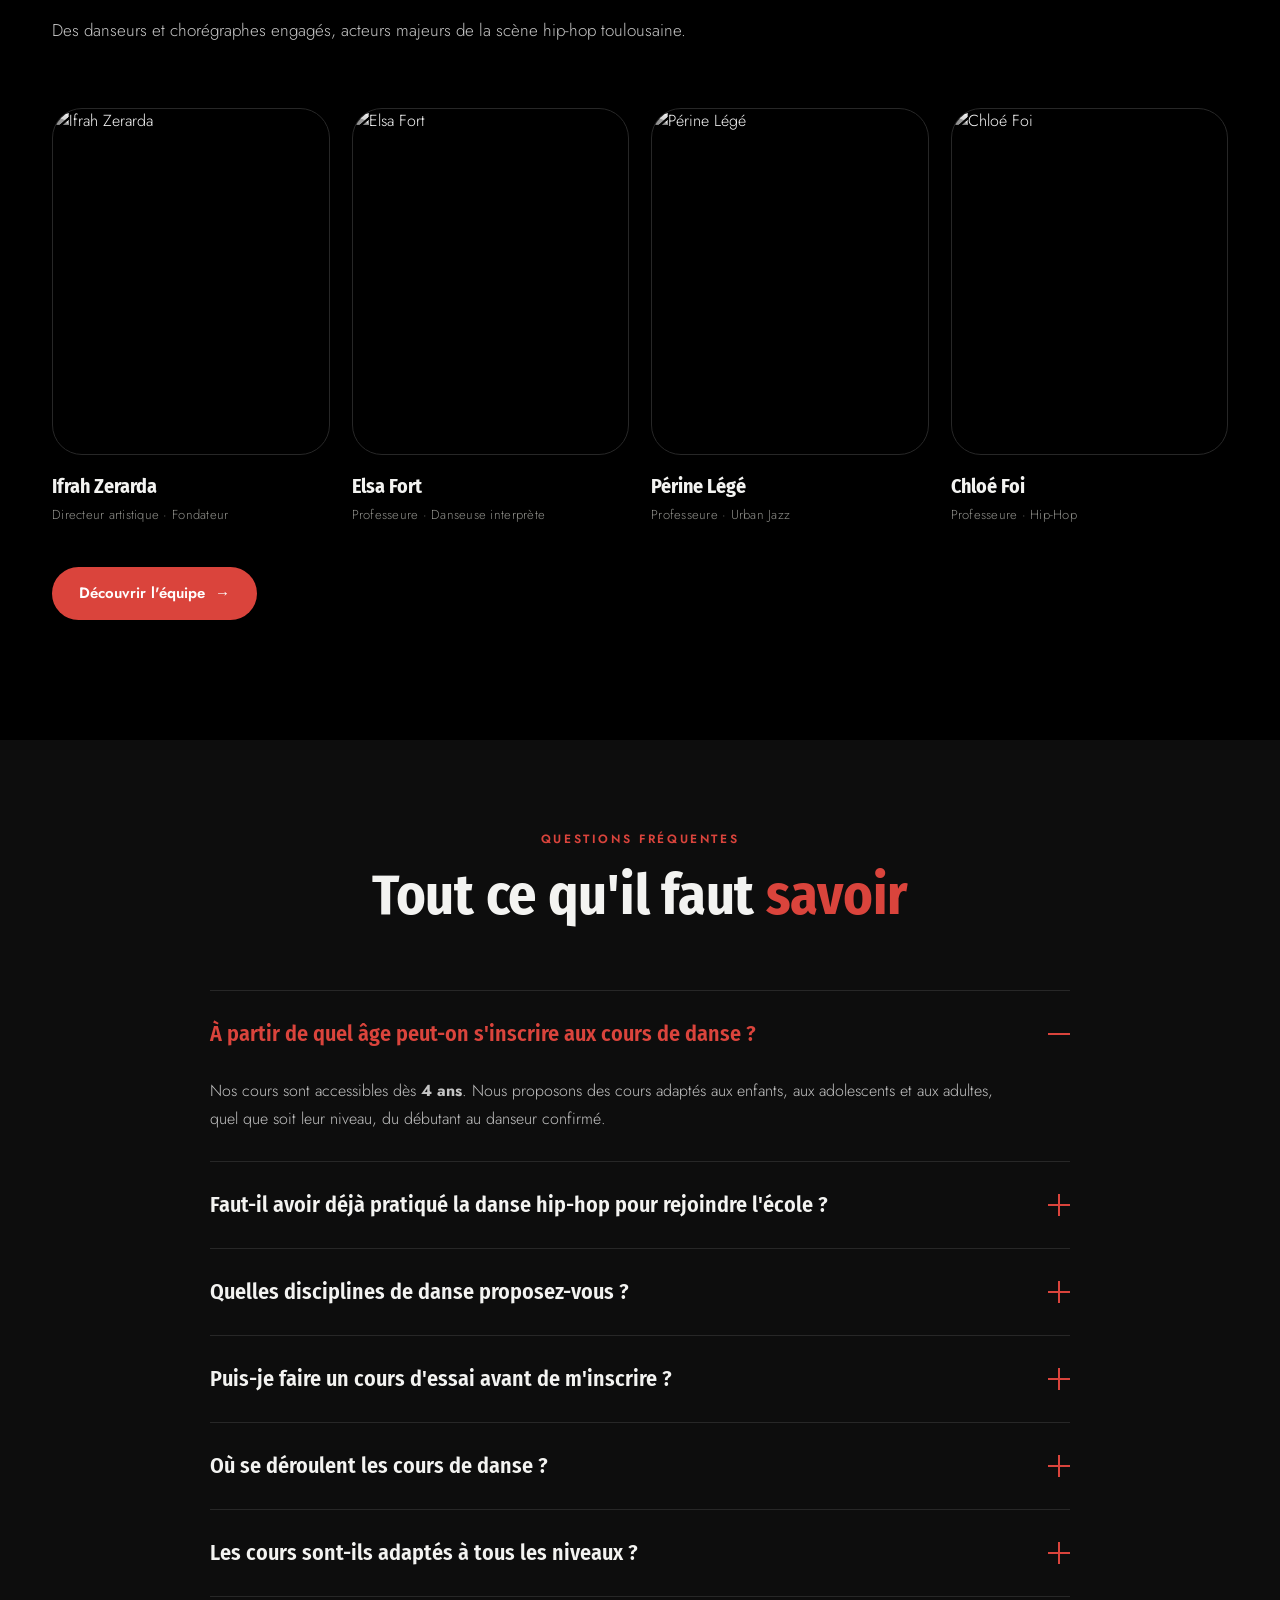
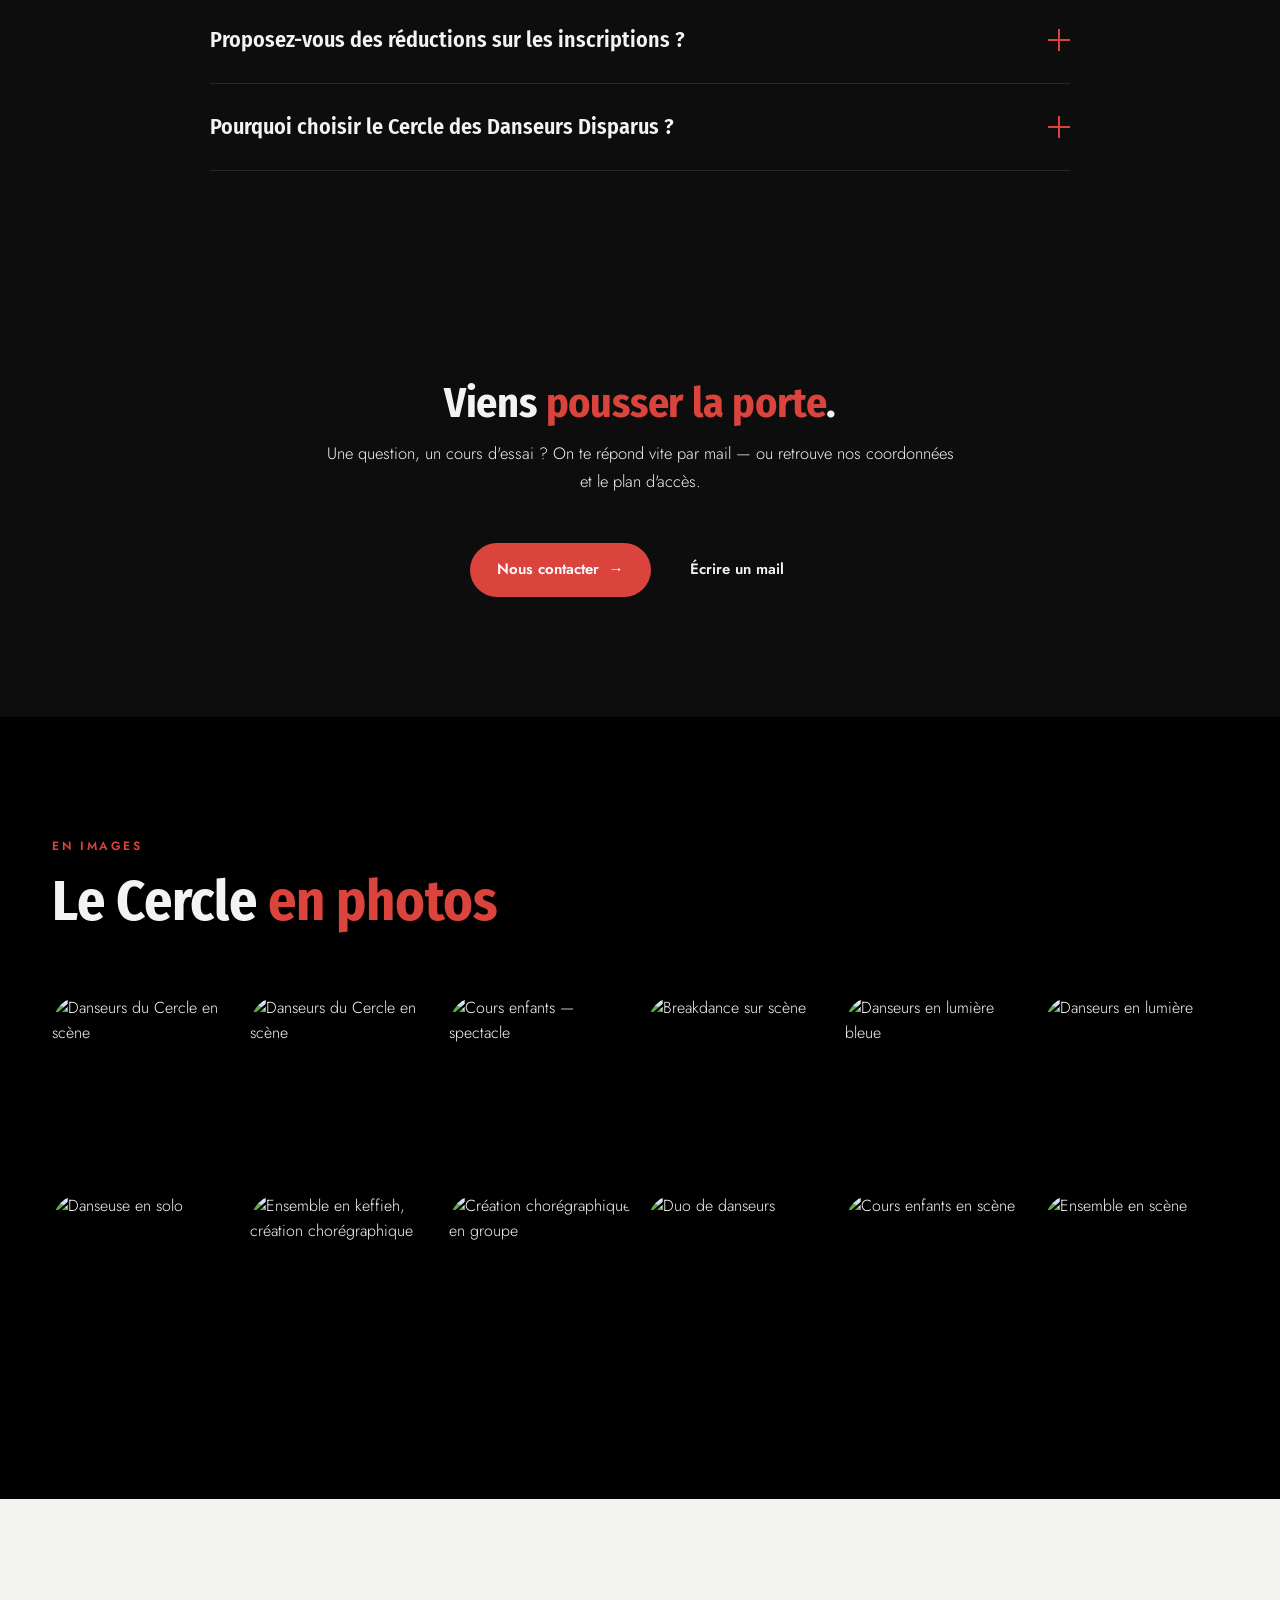
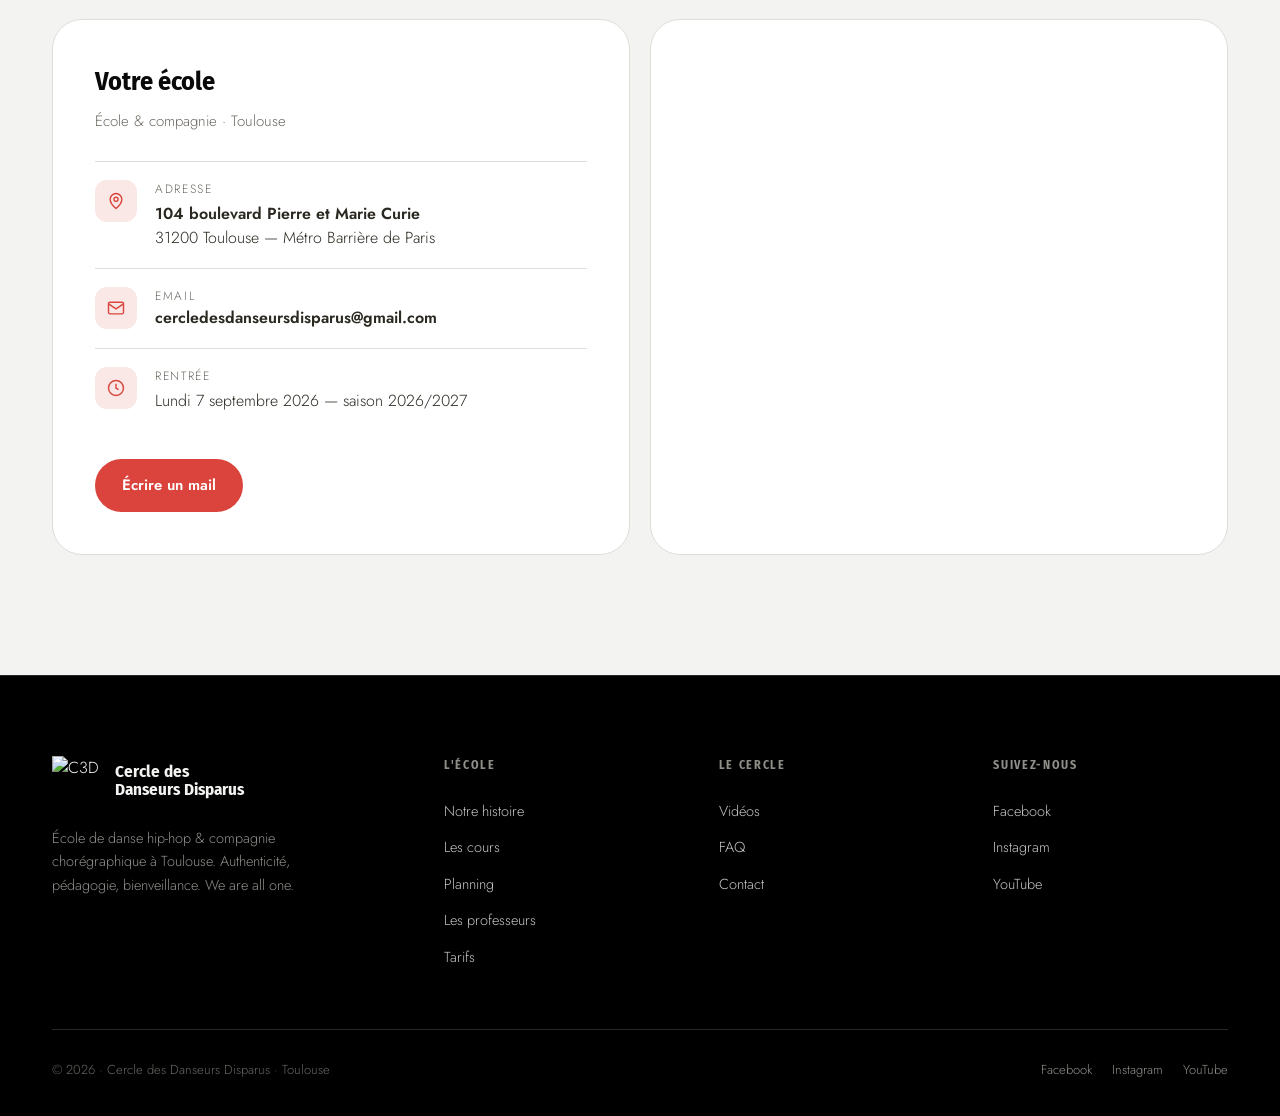
==== commit 09e1f411: "Add files via upload" ====
--- a/index.html
+++ b/index.html
@@ -72,8 +72,7 @@
   <div class="hbg"><img src="assets/gal-13.jpg" alt="La troupe du Cercle des Danseurs Disparus sur scène"  loading="eager" fetchpriority="high" /></div>
   <div class="fade"></div>
   <div class="mhero-in container">
-    <span class="kicker">École de danse hip-hop · Toulouse · depuis 2015</span>
-    <h1>Le Cercle des <em>Danseurs Disparus</em></h1>
+    <h1><span class="kicker">École de danse hip-hop à Toulouse · depuis 2015</span>Le Cercle des <em>Danseurs Disparus</em></h1>
     <p>Une école à taille humaine où l'on apprend, on crée et on grandit ensemble. Du premier pas au plateau. <b style="color:#fff">We are all one.</b></p>
     <div class="acts">
       <a class="btn btn-red" href="#contact">Réserver un cours d'essai <span class="ar">→</span></a>
@@ -90,7 +89,7 @@
       <div class="media media-video"><iframe src="https://www.youtube.com/embed/qiqIX8pmHvg?rel=0&amp;autoplay=1&amp;mute=1&amp;loop=1&amp;playlist=qiqIX8pmHvg&amp;playsinline=1" title="Le Cercle des Danseurs Disparus — vidéo" frameborder="0" allow="accelerometer; autoplay; clipboard-write; encrypted-media; gyroscope; picture-in-picture; web-share" referrerpolicy="strict-origin-when-cross-origin" allowfullscreen></iframe></div>
       <div>
         <span class="kicker">L'école</span>
-        <h3 style="margin-top:18px">Votre école de danse hip-hop <em>toulousaine</em></h3>
+        <h2 style="margin-top:18px">Votre école de danse hip-hop <em>toulousaine</em></h2>
         <p>Le Cercle des Danseurs Disparus est une école de danse hip-hop située à Toulouse, créée en 2015 sous l'impulsion d'<b>Ifrah Zerarda</b>.</p>
         <p>Authenticité, pédagogie et bienveillance : notre enseignement s'adresse à tous, quel que soit le niveau de pratique et l'âge.</p>
         <p>Nous proposons des cours dans toutes les disciplines de la danse hip-hop, du break dance enfant jusqu'à l'urban contemporain. Notre équipe de professeurs expérimentés, acteurs majeurs de la scène chorégraphique locale, saura vous accompagner dans votre parcours d'apprentissage. Rejoindre le Cercle, c'est aussi rejoindre une <b>aventure humaine</b>.</p>
@@ -106,7 +105,7 @@
     <div class="rentree-band reveal">
       <div class="rb-main">
         <span class="kicker">Rentrée 2026 – 2027</span>
-        <h4>La rentrée aura lieu le <em>7 septembre 2026</em></h4>
+        <h3>La rentrée aura lieu le <em>7 septembre 2026</em></h3>
         <p>Dans notre local situé au <b>104 boulevard Pierre et Marie Curie, 31200 Toulouse</b> — à proximité du métro <b>Barrière de Paris</b>.</p>
         <p class="rb-sub">Consultez le planning et les tarifs de nos cours pour la saison 2026‑2027.</p>
         <div class="rb-acts">
@@ -147,17 +146,10 @@
       <div>
         <span class="kicker">Les cours</span>
         <h2 style="margin-top:18px">Des cours de danse hip-hop à Toulouse <em>pour tous les profils</em></h2>
-        <p>Hip-hop, house, urban contemporain, floorwork, urban street, éveil danse… Le Cercle des Danseurs Disparus propose un programme complet pour enfants dès 6 ans, ados et adultes — du débutant absolu au danseur confirmé.</p>
-        <p style="margin-top:14px">Chaque cours est encadré par des professeurs passionnés, formés et engagés dans la transmission authentique des cultures urbaines.</p>
+        <p>Hip-hop, house, urban contemporain, floorwork, urban street et éveil danse : le Cercle des Danseurs Disparus propose des <b><a class="lnk" href="cours.html">cours de danse hip-hop à Toulouse</a></b> pour tous les âges, de l'éveil dès 4 ans jusqu'aux cours adultes.</p>
+        <p style="margin-top:14px">Les enfants démarrent par l'éveil danse (4 – 6 ans) avant de rejoindre les groupes hip-hop enfants (6 – 8 ans, 8 – 11 ans). Les adolescents ont leurs propres créneaux (11 – 13 ans, 12 – 16 ans). Les adultes dansent en cours débutant, intermédiaire ou avancé : on part de zéro sans complexe, ou on vient consolider une technique déjà installée. Tous les créneaux sont détaillés dans le <a class="lnk" href="planning.html">planning des cours</a>.</p>
       </div>
       <div class="media"><img src="assets/gal-12.jpg" alt="Cours enfants du Cercle des Danseurs Disparus"  loading="lazy" decoding="async" /></div>
-    </div>
-    <div class="audiences reveal">
-      <div class="aud"><span class="n">5+</span><span class="t"><b>Enfants</b><span>Éveil &amp; kids</span></span></div>
-      <div class="aud"><span class="n">A</span><span class="t"><b>Ados</b><span>Collège &amp; lycée</span></span></div>
-      <div class="aud"><span class="n">D</span><span class="t"><b>Débutants</b><span>On part de zéro</span></span></div>
-      <div class="aud"><span class="n">E</span><span class="t"><b>Expérimentés</b><span>Technique &amp; création</span></span></div>
-      <div class="aud"><span class="n">∞</span><span class="t"><b>Tous niveaux</b><span>Adultes, à ton rythme</span></span></div>
     </div>
     <div class="reveal" style="margin-top:44px"><a class="btn btn-red" href="planning.html">Découvrir le planning <span class="ar">→</span></a></div>
   </div>
@@ -298,9 +290,9 @@
         <div class="fb"><img src="assets/logo.png" alt="C3D" /><b>Cercle des<br />Danseurs Disparus</b></div>
         <p class="fdesc">École de danse hip-hop &amp; compagnie chorégraphique à Toulouse. Authenticité, pédagogie, bienveillance. We are all one.</p>
       </div>
-      <div class="fcol"><h5>L'école</h5><a href="index.html#ecole">Notre histoire</a><a href="cours.html">Les cours</a><a href="planning.html">Planning</a><a href="professeurs.html">Les professeurs</a><a href="tarifs.html">Tarifs</a></div>
-      <div class="fcol"><h5>Le Cercle</h5><a href="index.html#videos">Vidéos</a><a href="index.html#faq">FAQ</a><a href="contact.html">Contact</a></div>
-      <div class="fcol"><h5>Suivez-nous</h5><a href="https://www.facebook.com/p/Cercle-des-danseurs-disparus" target="_blank" rel="noopener">Facebook</a><a href="https://www.instagram.com/cercledesdanseursdisparus/" target="_blank" rel="noopener">Instagram</a><a href="https://www.youtube.com/@cercledesdanseursdisparus2920" target="_blank" rel="noopener">YouTube</a></div>
+      <div class="fcol"><h3>L'école</h3><a href="index.html#ecole">Notre histoire</a><a href="cours.html">Les cours</a><a href="planning.html">Planning</a><a href="professeurs.html">Les professeurs</a><a href="tarifs.html">Tarifs</a></div>
+      <div class="fcol"><h3>Le Cercle</h3><a href="index.html#videos">Vidéos</a><a href="index.html#faq">FAQ</a><a href="contact.html">Contact</a></div>
+      <div class="fcol"><h3>Suivez-nous</h3><a href="https://www.facebook.com/p/Cercle-des-danseurs-disparus" target="_blank" rel="noopener">Facebook</a><a href="https://www.instagram.com/cercledesdanseursdisparus/" target="_blank" rel="noopener">Instagram</a><a href="https://www.youtube.com/@cercledesdanseursdisparus2920" target="_blank" rel="noopener">YouTube</a></div>
     </div>
     <div class="mfoot-bot">
       <span>© 2026 · Cercle des Danseurs Disparus · Toulouse</span>
--- a/moderne.css
+++ b/moderne.css
@@ -300,7 +300,7 @@
 .mfoot .fb img{width:50px;height:50px;object-fit:contain}
 .mfoot .fb b{font-family:'Fira Sans Condensed',sans-serif;font-weight:700;font-size:17px;line-height:1.05}
 .mfoot .fdesc{color:var(--mut);font-size:14.5px;line-height:1.6;max-width:300px}
-.mfoot h5{font-family:'Fira Sans Condensed',sans-serif;font-size:12px;letter-spacing:.14em;text-transform:uppercase;color:var(--mut);margin-bottom:18px}
+.mfoot h3{font-family:'Fira Sans Condensed',sans-serif;font-size:12px;letter-spacing:.14em;text-transform:uppercase;color:var(--mut);margin-bottom:18px}
 .mfoot .fcol a{display:block;font-size:14.5px;padding:7px 0;color:#c6c6c6;transition:.2s}
 .mfoot .fcol a:hover{color:var(--red);padding-left:5px}
 .mfoot-bot{display:flex;justify-content:space-between;align-items:center;padding-top:30px;flex-wrap:wrap;gap:14px;font-size:13px;color:var(--mut2)}
@@ -361,3 +361,23 @@
 .amodal-card .btn{width:100%;justify-content:center}
 .amodal-tag{margin-top:22px;font-family:'Fira Sans Condensed',sans-serif;font-weight:600;letter-spacing:.2em;text-transform:uppercase;font-size:12px;color:var(--mut2)}
 @media(max-width:480px){.amodal-card{padding:38px 22px 28px}.amodal-card h3{font-size:25px}}
+
+/* ---------- SEO : mot-cle integre au H1 (rendu identique) ---------- */
+h1 > .kicker{display:block;font-family:'Jost',system-ui,sans-serif;font-weight:600;font-size:12px;line-height:1.4;letter-spacing:.22em}
+.mhero h1 > .kicker{margin-bottom:22px}
+.phead h1 > .kicker{margin-bottom:20px}
+/* ---------- hierarchie des titres corrigee ---------- */
+.split h2{font-family:'Fira Sans Condensed',sans-serif;font-weight:700;font-size:clamp(28px,3.6vw,42px);line-height:1.08;letter-spacing:-.02em;margin-bottom:24px}
+.split h2 em{font-style:normal;color:var(--red)}
+.rb-main h3{font-family:'Fira Sans Condensed',sans-serif;font-weight:700;font-size:clamp(24px,3vw,34px);line-height:1.06;margin:16px 0 16px;letter-spacing:.005em}
+.rb-main h3 em{font-style:normal;color:var(--red)}
+/* ---------- bloc de contenu editorial ---------- */
+.seo-copy{max-width:840px;margin:48px auto 0}
+.seo-copy p{font-size:16.5px;line-height:1.8;color:#c9c9c9;margin-bottom:18px}
+.seo-copy p b{color:var(--white);font-weight:600}
+.seo-copy h3{font-family:'Fira Sans Condensed',sans-serif;font-weight:700;font-size:clamp(21px,2.5vw,27px);line-height:1.15;margin:38px 0 14px;letter-spacing:-.005em}
+.seo-copy h3 em{font-style:normal;color:var(--red)}
+
+/* ---------- liens contextuels dans le corps de texte ---------- */
+a.lnk{color:var(--red);border-bottom:1px solid rgba(209,68,58,.4);transition:border-color .2s var(--ease)}
+a.lnk:hover{border-bottom-color:var(--red)}
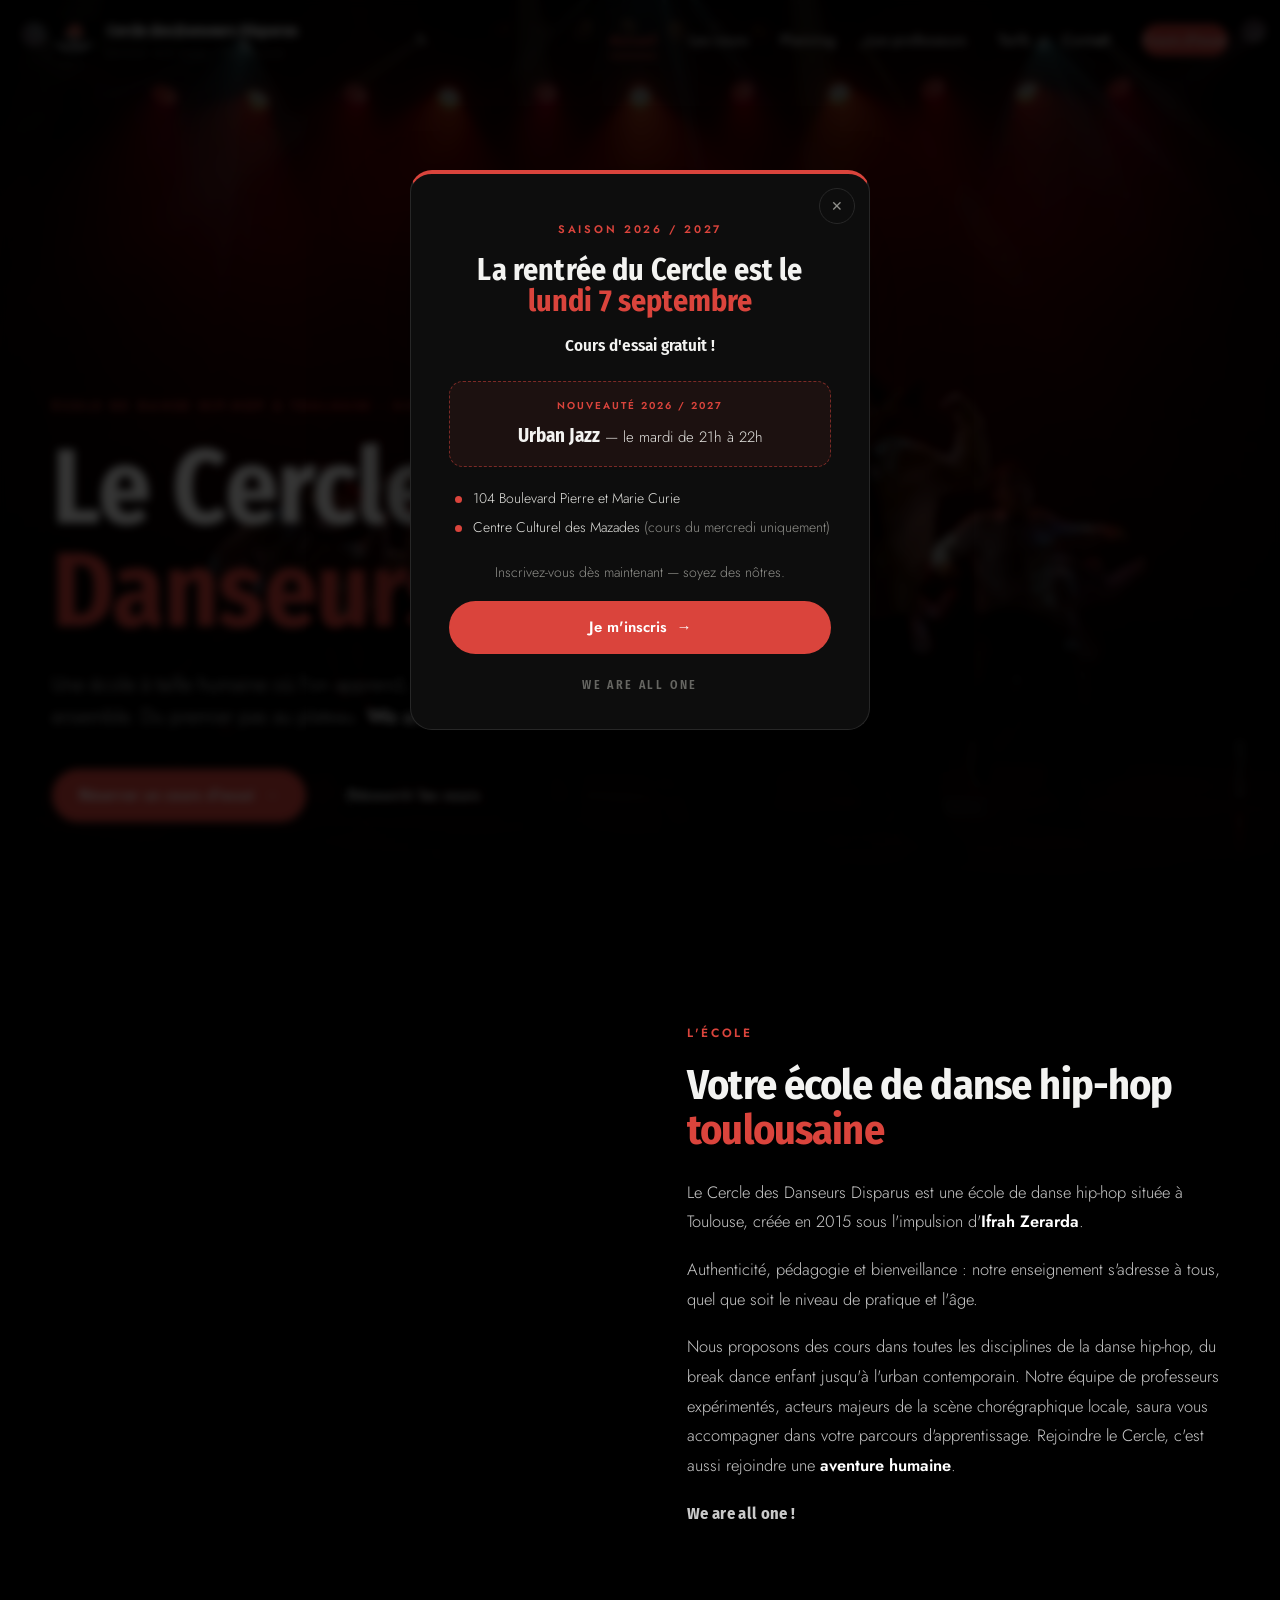
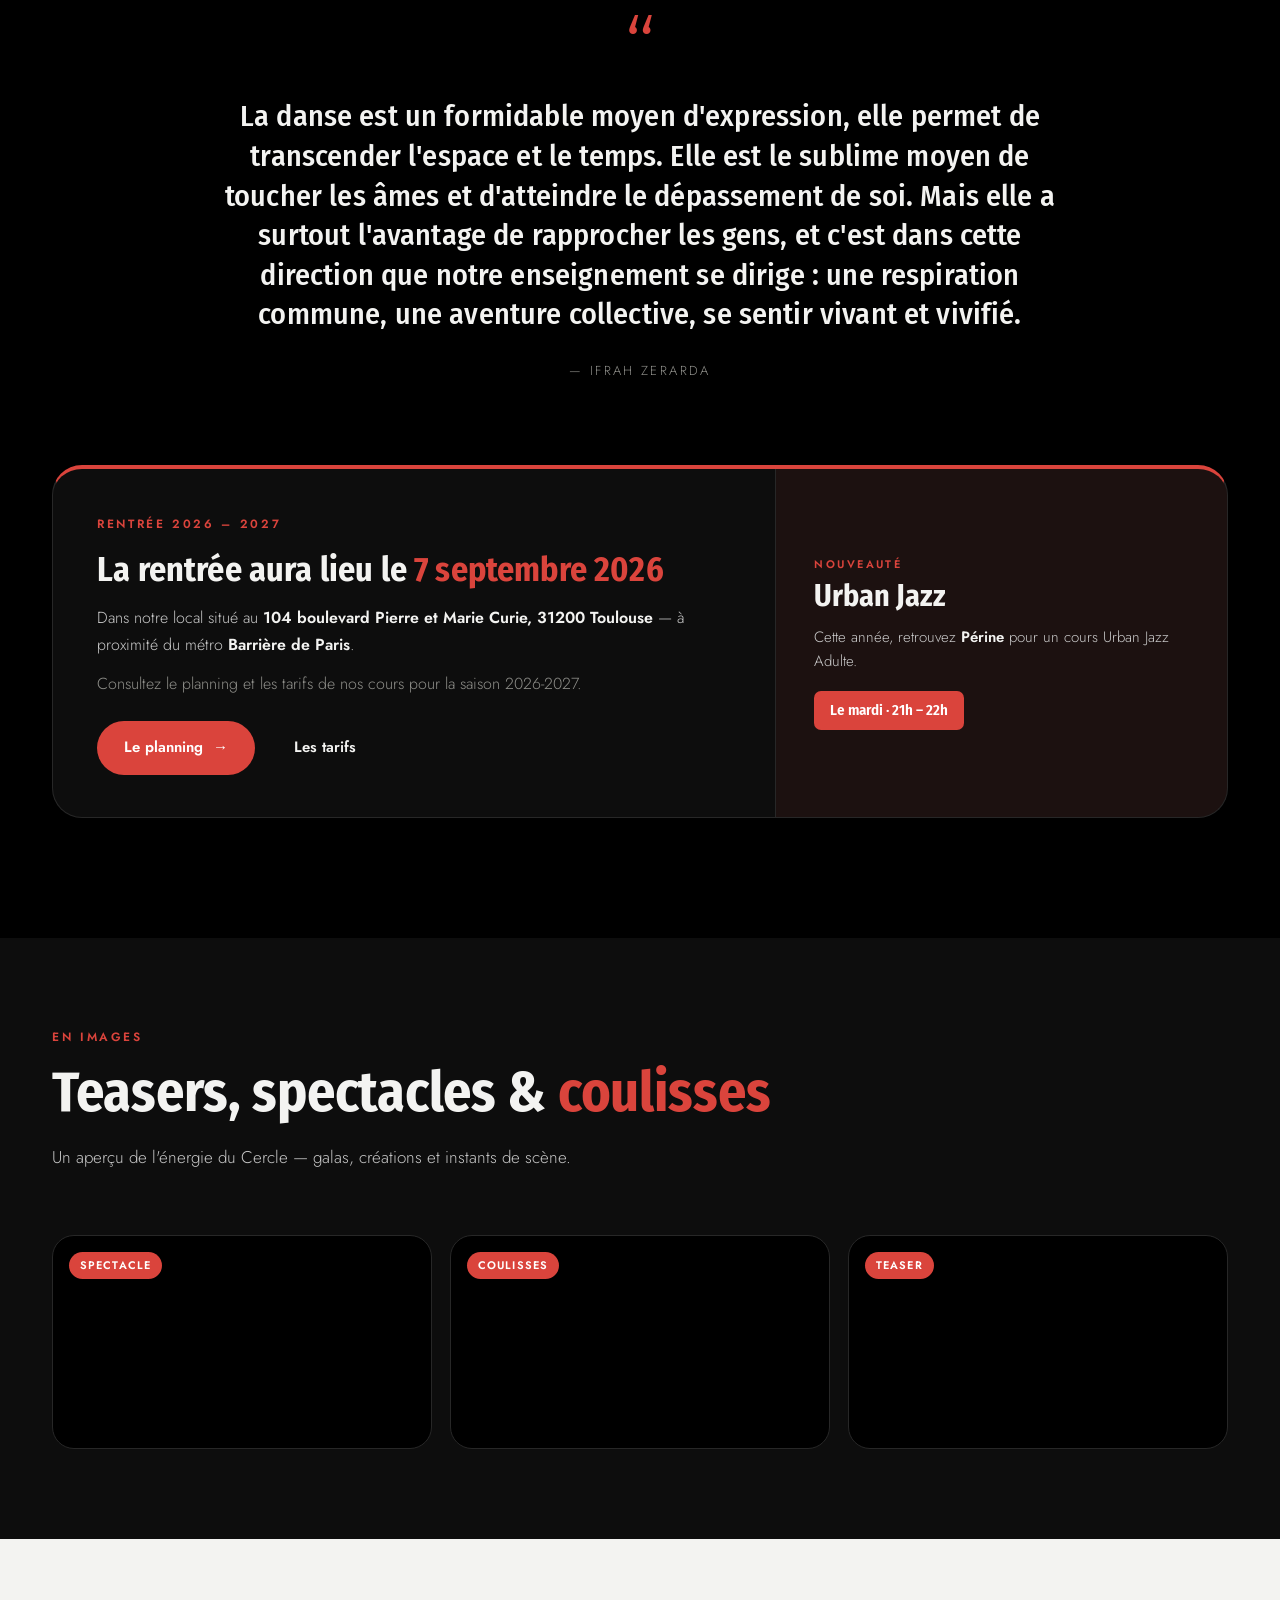
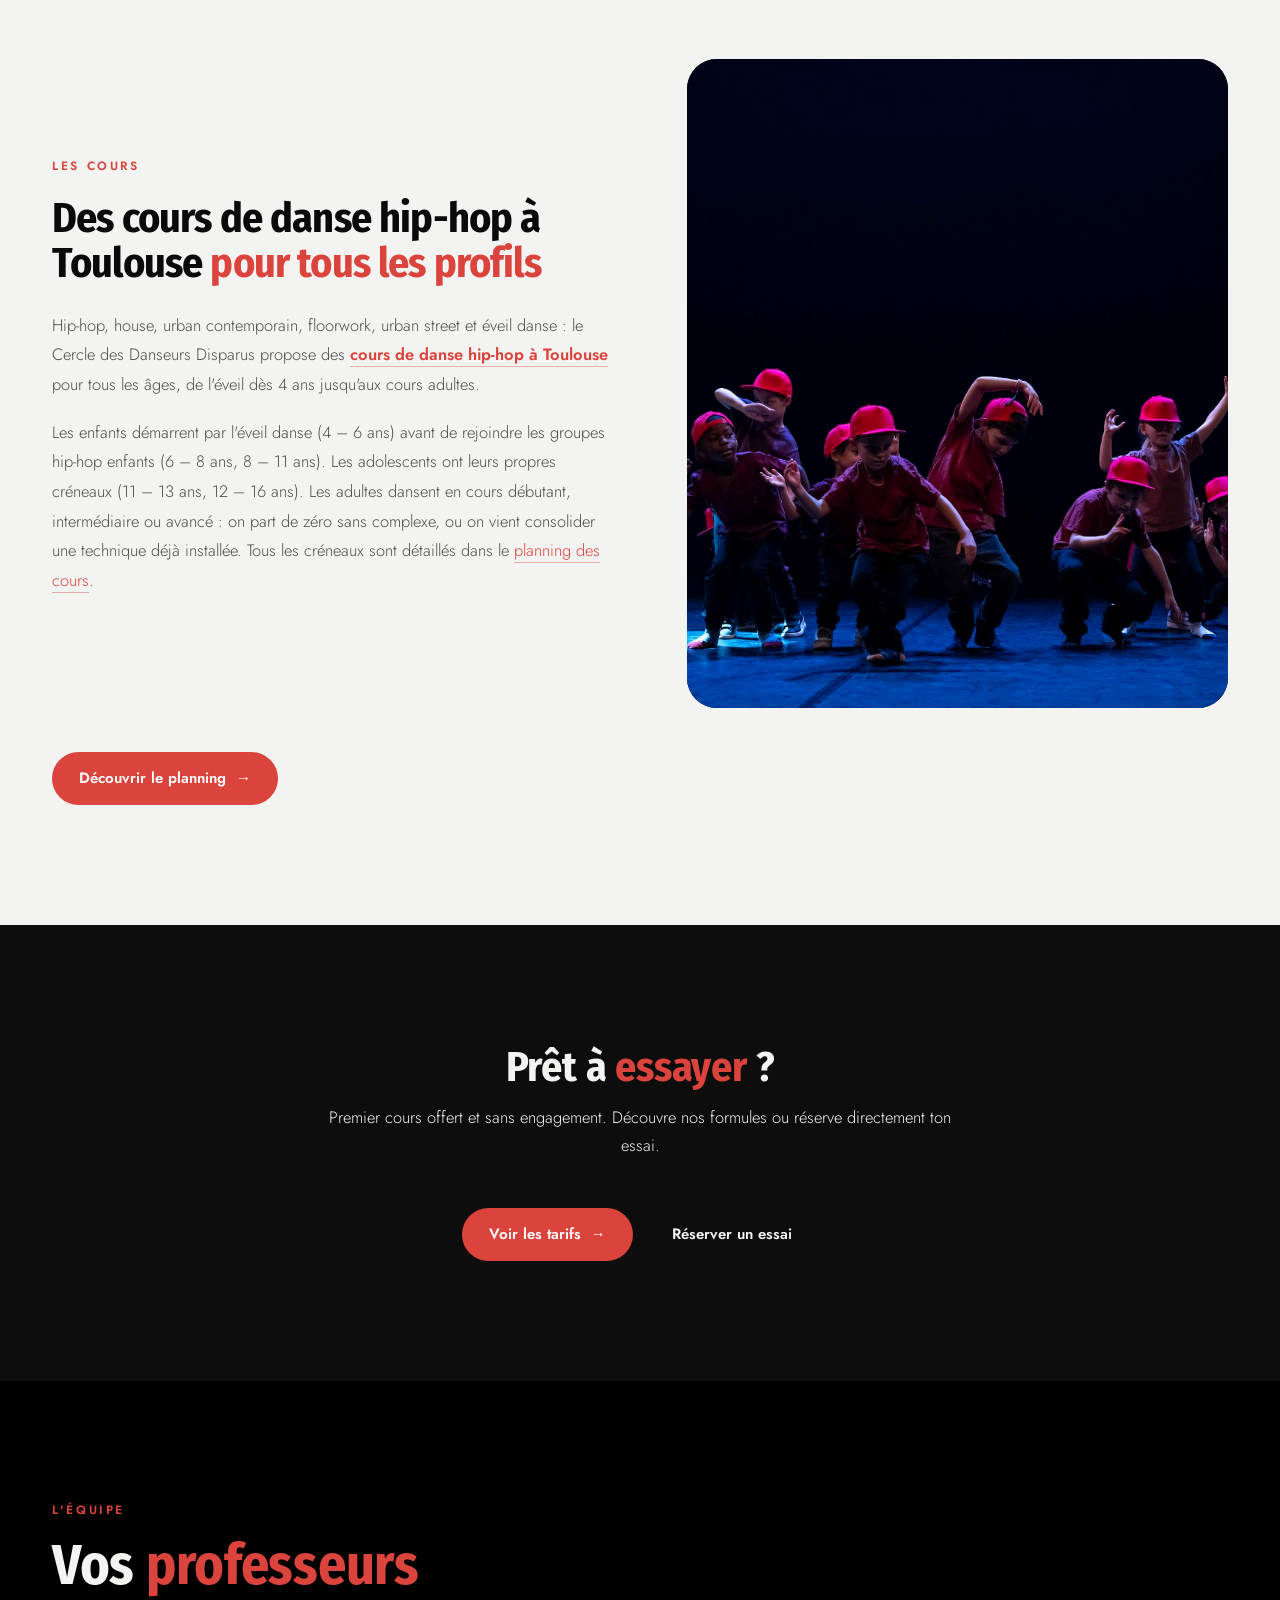
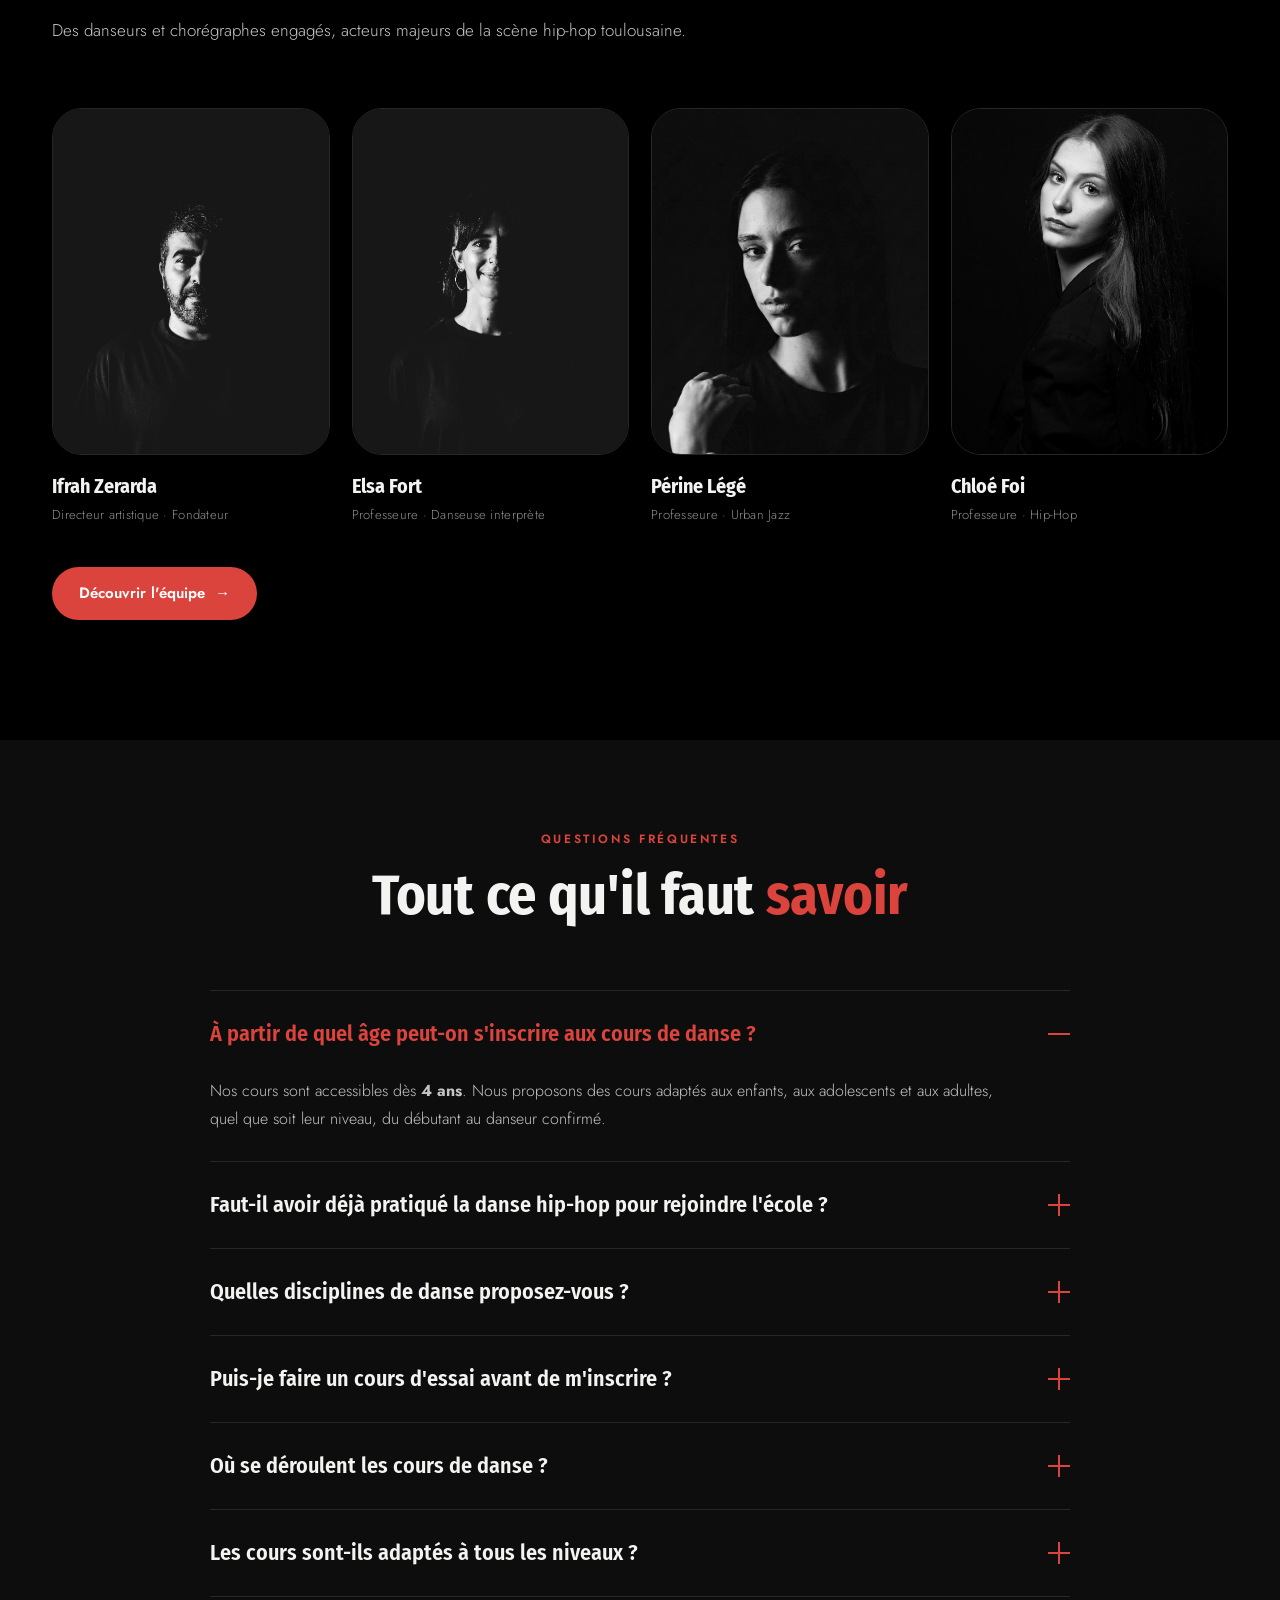
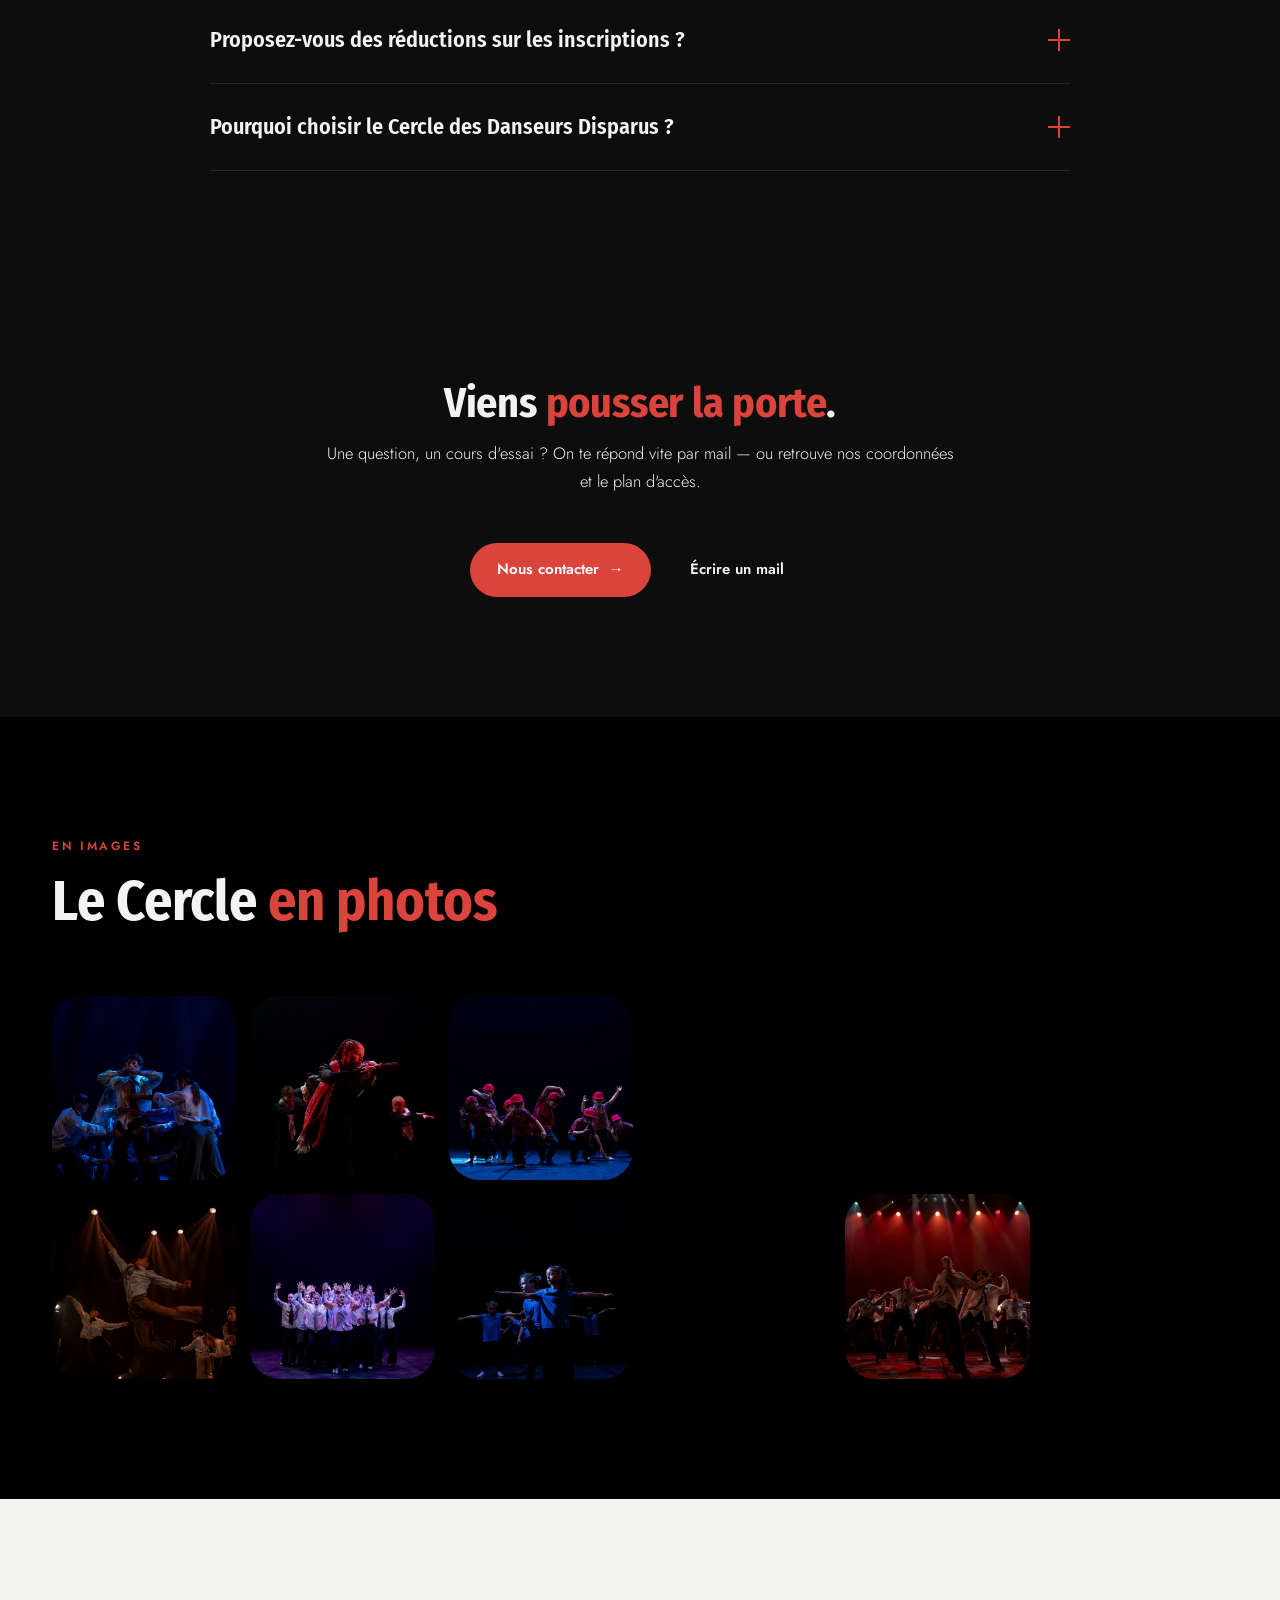
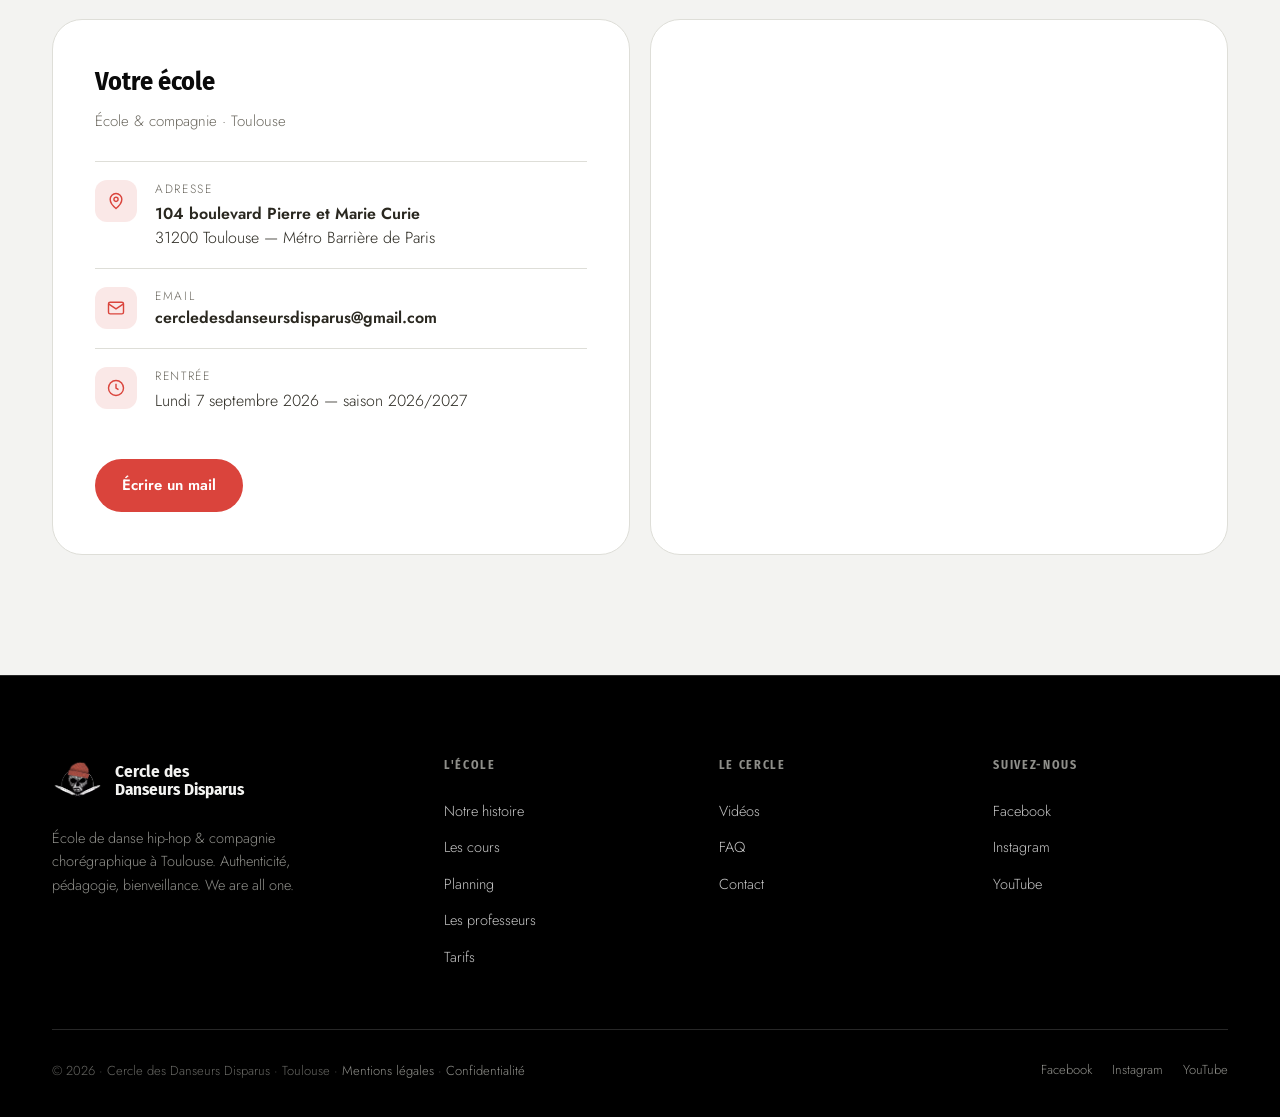
==== commit 4b595f63: "Add files via upload" ====
--- a/index.html
+++ b/index.html
@@ -6,29 +6,35 @@
 <meta name="description" content="École de danse hip-hop à Toulouse depuis 2015 : cours de break, house, urban contemporain et éveil danse pour enfants, ados et adultes. Cours d'essai gratuit." />
 <title>École de Danse Hip-Hop à Toulouse | Cercle des Danseurs Disparus</title>
 <link rel="icon" href="assets/logo.png" type="image/png" />
-<link rel="canonical" href="https://cercledesdanseursdisparus.fr/" />
+<link rel="canonical" href="https://www.cercledesdanseursdisparus.com/" />
 <meta property="og:type" content="website" />
 <meta property="og:site_name" content="Cercle des Danseurs Disparus" />
 <meta property="og:title" content="École de Danse Hip-Hop à Toulouse | Cercle des Danseurs Disparus" />
 <meta property="og:description" content="École de danse hip-hop à Toulouse depuis 2015 : cours de break, house, urban contemporain et éveil danse pour enfants, ados et adultes. Cours d'essai gratuit." />
-<meta property="og:image" content="https://cercledesdanseursdisparus.fr/assets/gal-13.jpg" />
-<meta property="og:url" content="https://cercledesdanseursdisparus.fr/" />
+<meta property="og:image" content="https://www.cercledesdanseursdisparus.com/assets/gal-13.jpg" />
+<meta property="og:url" content="https://www.cercledesdanseursdisparus.com/" />
 <meta property="og:locale" content="fr_FR" />
 <meta name="twitter:card" content="summary_large_image" />
 <meta name="twitter:title" content="École de Danse Hip-Hop à Toulouse | Cercle des Danseurs Disparus" />
 <meta name="twitter:description" content="École de danse hip-hop à Toulouse depuis 2015 : cours de break, house, urban contemporain et éveil danse pour enfants, ados et adultes. Cours d'essai gratuit." />
-<meta name="twitter:image" content="https://cercledesdanseursdisparus.fr/assets/gal-13.jpg" />
+<meta name="twitter:image" content="https://www.cercledesdanseursdisparus.com/assets/gal-13.jpg" />
 <script type="application/ld+json">
 {
   "@context": "https://schema.org",
   "@type": ["EducationalOrganization", "LocalBusiness"],
-  "@id": "https://cercledesdanseursdisparus.fr/#organization",
+  "@id": "https://www.cercledesdanseursdisparus.com/#organization",
   "name": "Cercle des Danseurs Disparus",
   "alternateName": "C3D",
+  "legalName": "CERCLE DES DANSEURS DISPARUS",
+  "identifier": [
+    { "@type": "PropertyValue", "name": "SIRET", "value": "83061847600022" },
+    { "@type": "PropertyValue", "name": "SIREN", "value": "830618476" }
+  ],
+  "founder": { "@type": "Person", "name": "Ifrah Zerarda" },
   "description": "\u00c9cole de danse hip-hop et compagnie chor\u00e9graphique \u00e0 Toulouse depuis 2015 : break, house, urban contemporain, floorwork et \u00e9veil danse pour enfants, ados et adultes.",
-  "url": "https://cercledesdanseursdisparus.fr/",
-  "logo": "https://cercledesdanseursdisparus.fr/assets/logo.png",
-  "image": "https://cercledesdanseursdisparus.fr/assets/gal-13.jpg",
+  "url": "https://www.cercledesdanseursdisparus.com/",
+  "logo": "https://www.cercledesdanseursdisparus.com/assets/logo.png",
+  "image": "https://www.cercledesdanseursdisparus.com/assets/gal-13.jpg",
   "email": "cercledesdanseursdisparus@gmail.com",
   "foundingDate": "2015",
   "address": {
@@ -53,15 +59,15 @@
 <!-- NAV -->
 <header class="mnav">
   <div class="mnav-in">
-    <a class="mbrand" href="index.html"><img src="assets/logo.png" alt="C3D" /><div><b>Cercle des Danseurs Disparus</b><span>Danse hip-hop · Toulouse</span></div></a>
+    <a class="mbrand" href="/"><img src="assets/logo.png" alt="C3D" /><div><b>Cercle des Danseurs Disparus</b><span>Danse hip-hop · Toulouse</span></div></a>
     <nav class="mmenu">
-      <a href="index.html" class="active">Accueil</a>
-      <a href="cours.html">Les cours</a>
-      <a href="planning.html">Planning</a>
-      <a href="professeurs.html">Les professeurs</a>
-      <a href="tarifs.html">Tarifs</a>
-      <a href="contact.html">Contact</a>
-      <a class="btn btn-red" href="contact.html">Cours d'essai</a>
+      <a href="/" class="active">Accueil</a>
+      <a href="/cours">Les cours</a>
+      <a href="/planning">Planning</a>
+      <a href="/professeurs">Les professeurs</a>
+      <a href="/tarifs">Tarifs</a>
+      <a href="/contact">Contact</a>
+      <a class="btn btn-red" href="/contact">Cours d'essai</a>
     </nav>
     <button class="mburger" aria-label="Menu">☰</button>
   </div>
@@ -76,7 +82,7 @@
     <p>Une école à taille humaine où l'on apprend, on crée et on grandit ensemble. Du premier pas au plateau. <b style="color:#fff">We are all one.</b></p>
     <div class="acts">
       <a class="btn btn-red" href="#contact">Réserver un cours d'essai <span class="ar">→</span></a>
-      <a class="btn btn-ghost" href="cours.html">Découvrir les cours</a>
+      <a class="btn btn-ghost" href="/cours">Découvrir les cours</a>
     </div>
   </div>
   <div class="scrolltag"><span>Défiler</span><i></i></div>
@@ -109,8 +115,8 @@
         <p>Dans notre local situé au <b>104 boulevard Pierre et Marie Curie, 31200 Toulouse</b> — à proximité du métro <b>Barrière de Paris</b>.</p>
         <p class="rb-sub">Consultez le planning et les tarifs de nos cours pour la saison 2026‑2027.</p>
         <div class="rb-acts">
-          <a class="btn btn-red" href="planning.html">Le planning <span class="ar">→</span></a>
-          <a class="btn btn-out" href="tarifs.html">Les tarifs</a>
+          <a class="btn btn-red" href="/planning">Le planning <span class="ar">→</span></a>
+          <a class="btn btn-out" href="/tarifs">Les tarifs</a>
         </div>
       </div>
       <aside class="rb-new">
@@ -146,12 +152,12 @@
       <div>
         <span class="kicker">Les cours</span>
         <h2 style="margin-top:18px">Des cours de danse hip-hop à Toulouse <em>pour tous les profils</em></h2>
-        <p>Hip-hop, house, urban contemporain, floorwork, urban street et éveil danse : le Cercle des Danseurs Disparus propose des <b><a class="lnk" href="cours.html">cours de danse hip-hop à Toulouse</a></b> pour tous les âges, de l'éveil dès 4 ans jusqu'aux cours adultes.</p>
-        <p style="margin-top:14px">Les enfants démarrent par l'éveil danse (4 – 6 ans) avant de rejoindre les groupes hip-hop enfants (6 – 8 ans, 8 – 11 ans). Les adolescents ont leurs propres créneaux (11 – 13 ans, 12 – 16 ans). Les adultes dansent en cours débutant, intermédiaire ou avancé : on part de zéro sans complexe, ou on vient consolider une technique déjà installée. Tous les créneaux sont détaillés dans le <a class="lnk" href="planning.html">planning des cours</a>.</p>
+        <p>Hip-hop, house, urban contemporain, floorwork, urban street et éveil danse : le Cercle des Danseurs Disparus propose des <b><a class="lnk" href="/cours">cours de danse hip-hop à Toulouse</a></b> pour tous les âges, de l'éveil dès 4 ans jusqu'aux cours adultes.</p>
+        <p style="margin-top:14px">Les enfants démarrent par l'éveil danse (4 – 6 ans) avant de rejoindre les groupes hip-hop enfants (6 – 8 ans, 8 – 11 ans). Les adolescents ont leurs propres créneaux (11 – 13 ans, 12 – 16 ans). Les adultes dansent en cours débutant, intermédiaire ou avancé : on part de zéro sans complexe, ou on vient consolider une technique déjà installée. Tous les créneaux sont détaillés dans le <a class="lnk" href="/planning">planning des cours</a>.</p>
       </div>
       <div class="media"><img src="assets/gal-12.jpg" alt="Cours enfants du Cercle des Danseurs Disparus"  loading="lazy" decoding="async" /></div>
     </div>
-    <div class="reveal" style="margin-top:44px"><a class="btn btn-red" href="planning.html">Découvrir le planning <span class="ar">→</span></a></div>
+    <div class="reveal" style="margin-top:44px"><a class="btn btn-red" href="/planning">Découvrir le planning <span class="ar">→</span></a></div>
   </div>
 </section>
 
@@ -164,7 +170,7 @@
         <p>Premier cours offert et sans engagement. Découvre nos formules ou réserve directement ton essai.</p>
       </div>
       <div class="ptcta-act">
-        <a class="btn btn-red" href="tarifs.html">Voir les tarifs <span class="ar">→</span></a>
+        <a class="btn btn-red" href="/tarifs">Voir les tarifs <span class="ar">→</span></a>
         <a class="btn btn-out" href="#contact">Réserver un essai</a>
       </div>
     </div>
@@ -180,24 +186,24 @@
       <p>Des danseurs et chorégraphes engagés, acteurs majeurs de la scène hip-hop toulousaine.</p>
     </div>
     <div class="prow reveal">
-      <a class="pcard" href="professeurs.html">
+      <a class="pcard" href="/professeurs">
         <div class="pcard-img"><img src="assets/ifrah-portrait.jpg" alt="Ifrah Zerarda"  loading="lazy" decoding="async" /></div>
         <div class="pcard-meta"><b>Ifrah Zerarda</b><span>Directeur artistique · Fondateur</span></div>
       </a>
-      <a class="pcard" href="professeurs.html">
+      <a class="pcard" href="/professeurs">
         <div class="pcard-img"><img src="assets/elsa-portrait.jpg" alt="Elsa Fort"  loading="lazy" decoding="async" /></div>
         <div class="pcard-meta"><b>Elsa Fort</b><span>Professeure · Danseuse interprète</span></div>
       </a>
-      <a class="pcard" href="professeurs.html">
+      <a class="pcard" href="/professeurs">
         <div class="pcard-img"><img src="assets/perine-portrait.jpg" alt="Périne Légé"  loading="lazy" decoding="async" /></div>
         <div class="pcard-meta"><b>Périne Légé</b><span>Professeure · Urban Jazz</span></div>
       </a>
-      <a class="pcard" href="professeurs.html">
+      <a class="pcard" href="/professeurs">
         <div class="pcard-img"><img src="assets/chloe-portrait.jpg" alt="Chloé Foi"  loading="lazy" decoding="async" /></div>
         <div class="pcard-meta"><b>Chloé Foi</b><span>Professeure · Hip-Hop</span></div>
       </a>
     </div>
-    <div class="reveal" style="margin-top:40px"><a class="btn btn-red" href="professeurs.html">Découvrir l'équipe <span class="ar">→</span></a></div>
+    <div class="reveal" style="margin-top:40px"><a class="btn btn-red" href="/professeurs">Découvrir l'équipe <span class="ar">→</span></a></div>
   </div>
 </section>
 
@@ -230,7 +236,7 @@
         <p>Une question, un cours d'essai ? On te répond vite par mail — ou retrouve nos coordonnées et le plan d'accès.</p>
       </div>
       <div class="ptcta-act">
-        <a class="btn btn-red" href="contact.html">Nous contacter <span class="ar">→</span></a>
+        <a class="btn btn-red" href="/contact">Nous contacter <span class="ar">→</span></a>
         <a class="btn btn-out" href="mailto:cercledesdanseursdisparus@gmail.com">Écrire un mail</a>
       </div>
     </div>
@@ -290,12 +296,12 @@
         <div class="fb"><img src="assets/logo.png" alt="C3D" /><b>Cercle des<br />Danseurs Disparus</b></div>
         <p class="fdesc">École de danse hip-hop &amp; compagnie chorégraphique à Toulouse. Authenticité, pédagogie, bienveillance. We are all one.</p>
       </div>
-      <div class="fcol"><h3>L'école</h3><a href="index.html#ecole">Notre histoire</a><a href="cours.html">Les cours</a><a href="planning.html">Planning</a><a href="professeurs.html">Les professeurs</a><a href="tarifs.html">Tarifs</a></div>
-      <div class="fcol"><h3>Le Cercle</h3><a href="index.html#videos">Vidéos</a><a href="index.html#faq">FAQ</a><a href="contact.html">Contact</a></div>
+      <div class="fcol"><h3>L'école</h3><a href="/#ecole">Notre histoire</a><a href="/cours">Les cours</a><a href="/planning">Planning</a><a href="/professeurs">Les professeurs</a><a href="/tarifs">Tarifs</a></div>
+      <div class="fcol"><h3>Le Cercle</h3><a href="/#videos">Vidéos</a><a href="/#faq">FAQ</a><a href="/contact">Contact</a></div>
       <div class="fcol"><h3>Suivez-nous</h3><a href="https://www.facebook.com/p/Cercle-des-danseurs-disparus" target="_blank" rel="noopener">Facebook</a><a href="https://www.instagram.com/cercledesdanseursdisparus/" target="_blank" rel="noopener">Instagram</a><a href="https://www.youtube.com/@cercledesdanseursdisparus2920" target="_blank" rel="noopener">YouTube</a></div>
     </div>
     <div class="mfoot-bot">
-      <span>© 2026 · Cercle des Danseurs Disparus · Toulouse</span>
+      <span>© 2026 · Cercle des Danseurs Disparus · Toulouse · <a href="/mentions-legales">Mentions légales</a> · <a href="/politique-de-confidentialite">Confidentialité</a></span>
       <div class="socials"><a href="https://www.facebook.com/p/Cercle-des-danseurs-disparus" target="_blank" rel="noopener">Facebook</a><a href="https://www.instagram.com/cercledesdanseursdisparus/" target="_blank" rel="noopener">Instagram</a><a href="https://www.youtube.com/@cercledesdanseursdisparus2920" target="_blank" rel="noopener">YouTube</a></div>
     </div>
   </div>
@@ -318,7 +324,7 @@
       <li>Centre Culturel des Mazades <span>(cours du mercredi uniquement)</span></li>
     </ul>
     <p class="amodal-cta-txt">Inscrivez-vous dès maintenant — soyez des nôtres.</p>
-    <a class="btn btn-red" href="index.html#contact" data-close>Je m'inscris <span class="ar">→</span></a>
+    <a class="btn btn-red" href="/#contact" data-close>Je m'inscris <span class="ar">→</span></a>
     <div class="amodal-tag">We are all one</div>
   </div>
 </div>
--- a/moderne.css
+++ b/moderne.css
@@ -381,3 +381,21 @@
 /* ---------- liens contextuels dans le corps de texte ---------- */
 a.lnk{color:var(--red);border-bottom:1px solid rgba(209,68,58,.4);transition:border-color .2s var(--ease)}
 a.lnk:hover{border-bottom-color:var(--red)}
+
+/* ---------- liens legaux du pied de page ---------- */
+.mfoot-bot a{color:var(--mut);border-bottom:1px solid transparent;transition:.2s}
+.mfoot-bot a:hover{color:var(--paper);border-bottom-color:var(--mut)}
+/* ---------- pages legales ---------- */
+.legal{padding:150px 0 90px;background:var(--ink)}
+.legal .container{max-width:840px}
+.legal h1{font-family:'Fira Sans Condensed',sans-serif;font-weight:700;font-size:clamp(34px,5vw,54px);line-height:1.05;letter-spacing:-.01em;margin-bottom:14px}
+.legal h1 .kicker{display:block;font-family:'Jost',system-ui,sans-serif;font-weight:600;font-size:12px;line-height:1.4;letter-spacing:.22em;margin-bottom:18px}
+.legal .maj{font-size:13px;color:var(--mut);margin-bottom:52px}
+.legal h2{font-family:'Fira Sans Condensed',sans-serif;font-weight:700;font-size:clamp(20px,2.4vw,26px);line-height:1.2;margin:44px 0 14px;color:var(--paper)}
+.legal p{font-size:16px;line-height:1.8;color:#c9c9c9;margin-bottom:14px}
+.legal ul{margin:0 0 14px 20px}
+.legal li{font-size:16px;line-height:1.8;color:#c9c9c9;margin-bottom:6px}
+.legal a{color:var(--red);border-bottom:1px solid rgba(209,68,58,.4)}
+.legal a:hover{border-bottom-color:var(--red)}
+.legal .box{border:1px solid var(--line);border-left:3px solid var(--red);border-radius:var(--rl);padding:22px 26px;margin:26px 0;background:var(--coal)}
+.legal .box p{margin-bottom:6px}
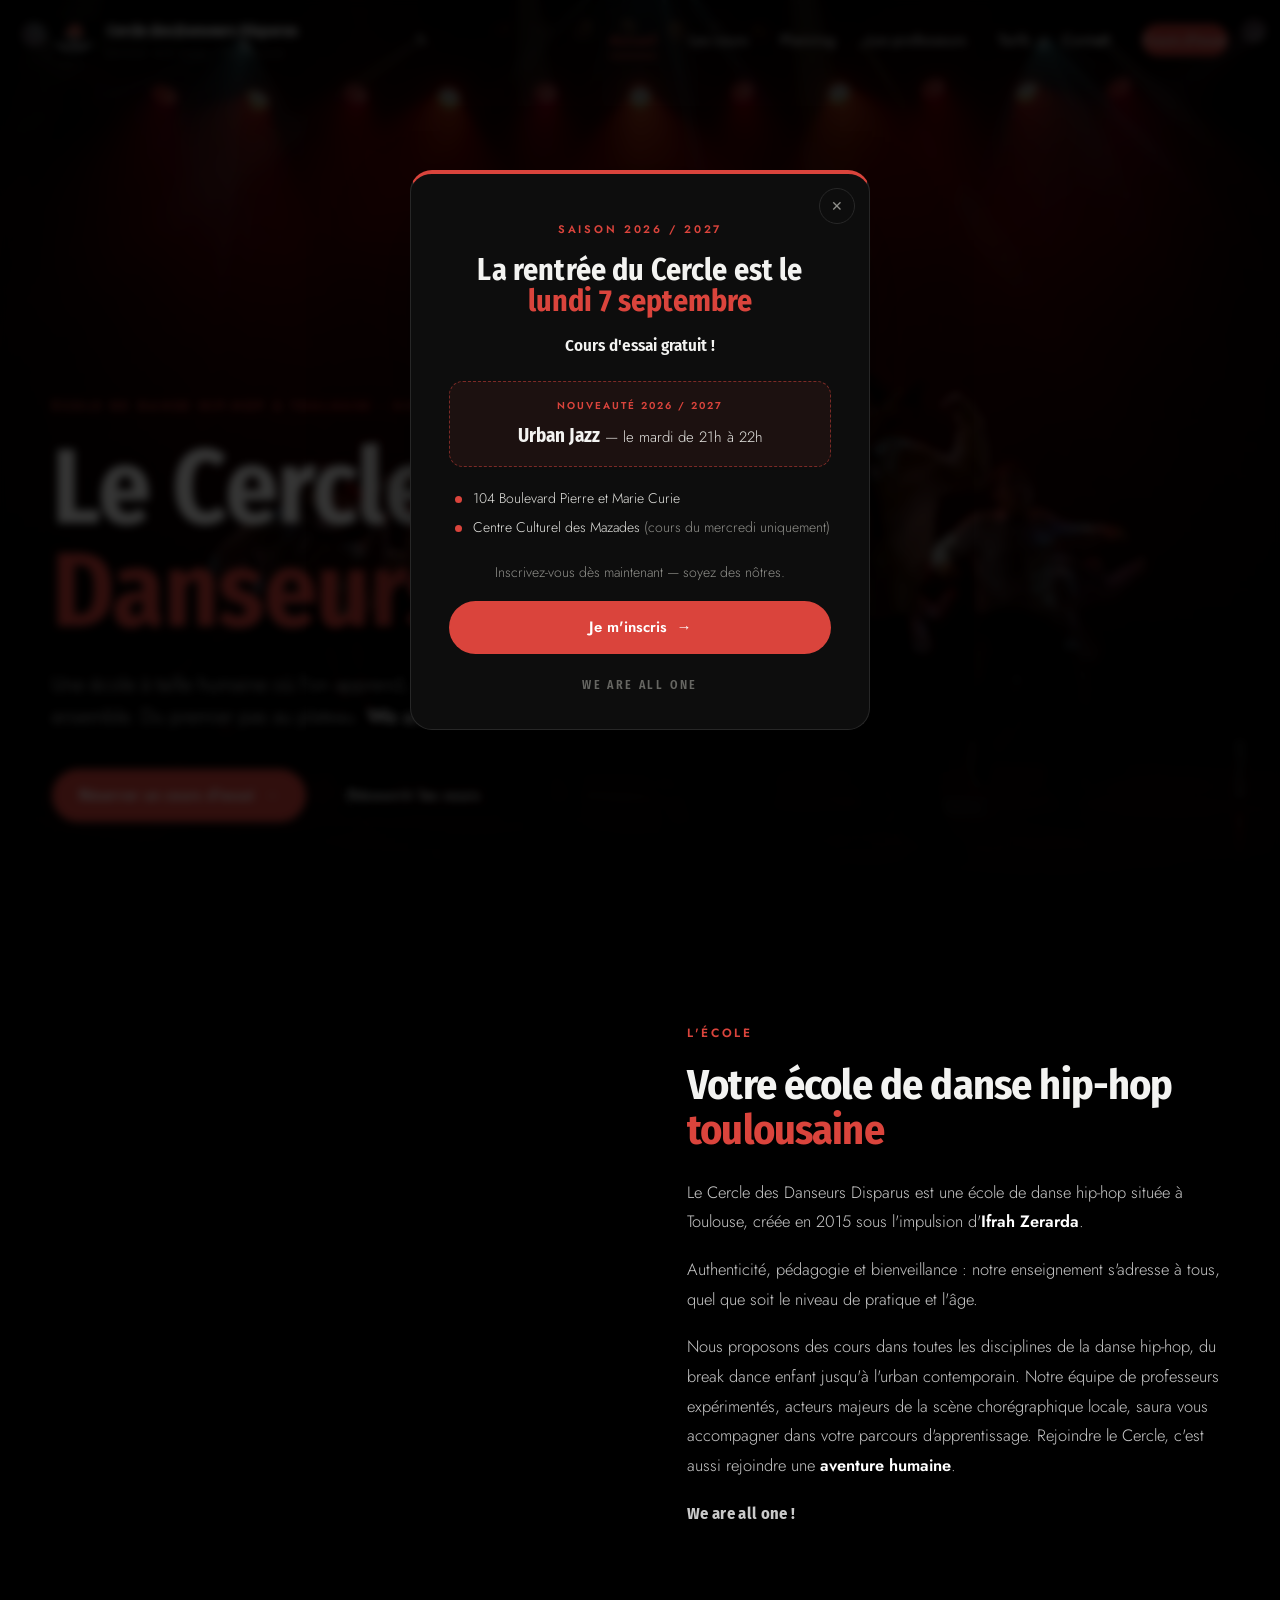
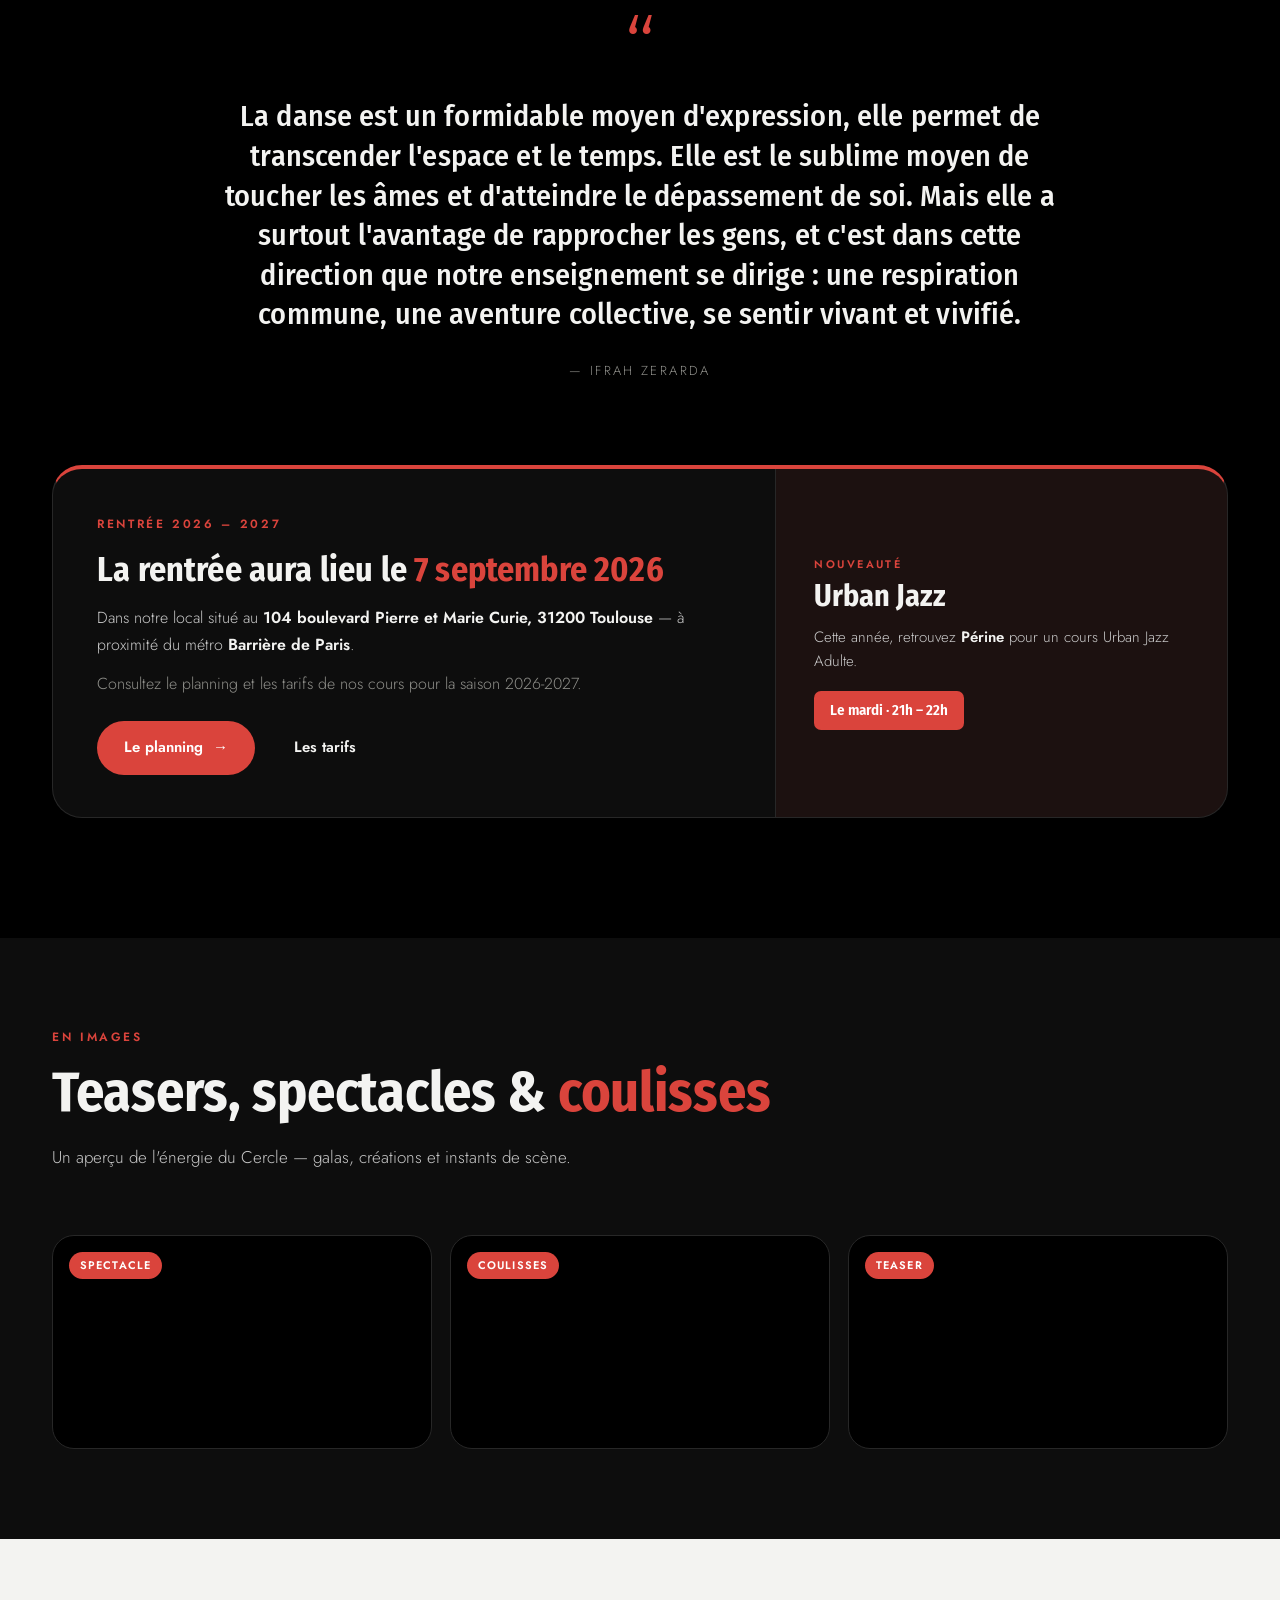
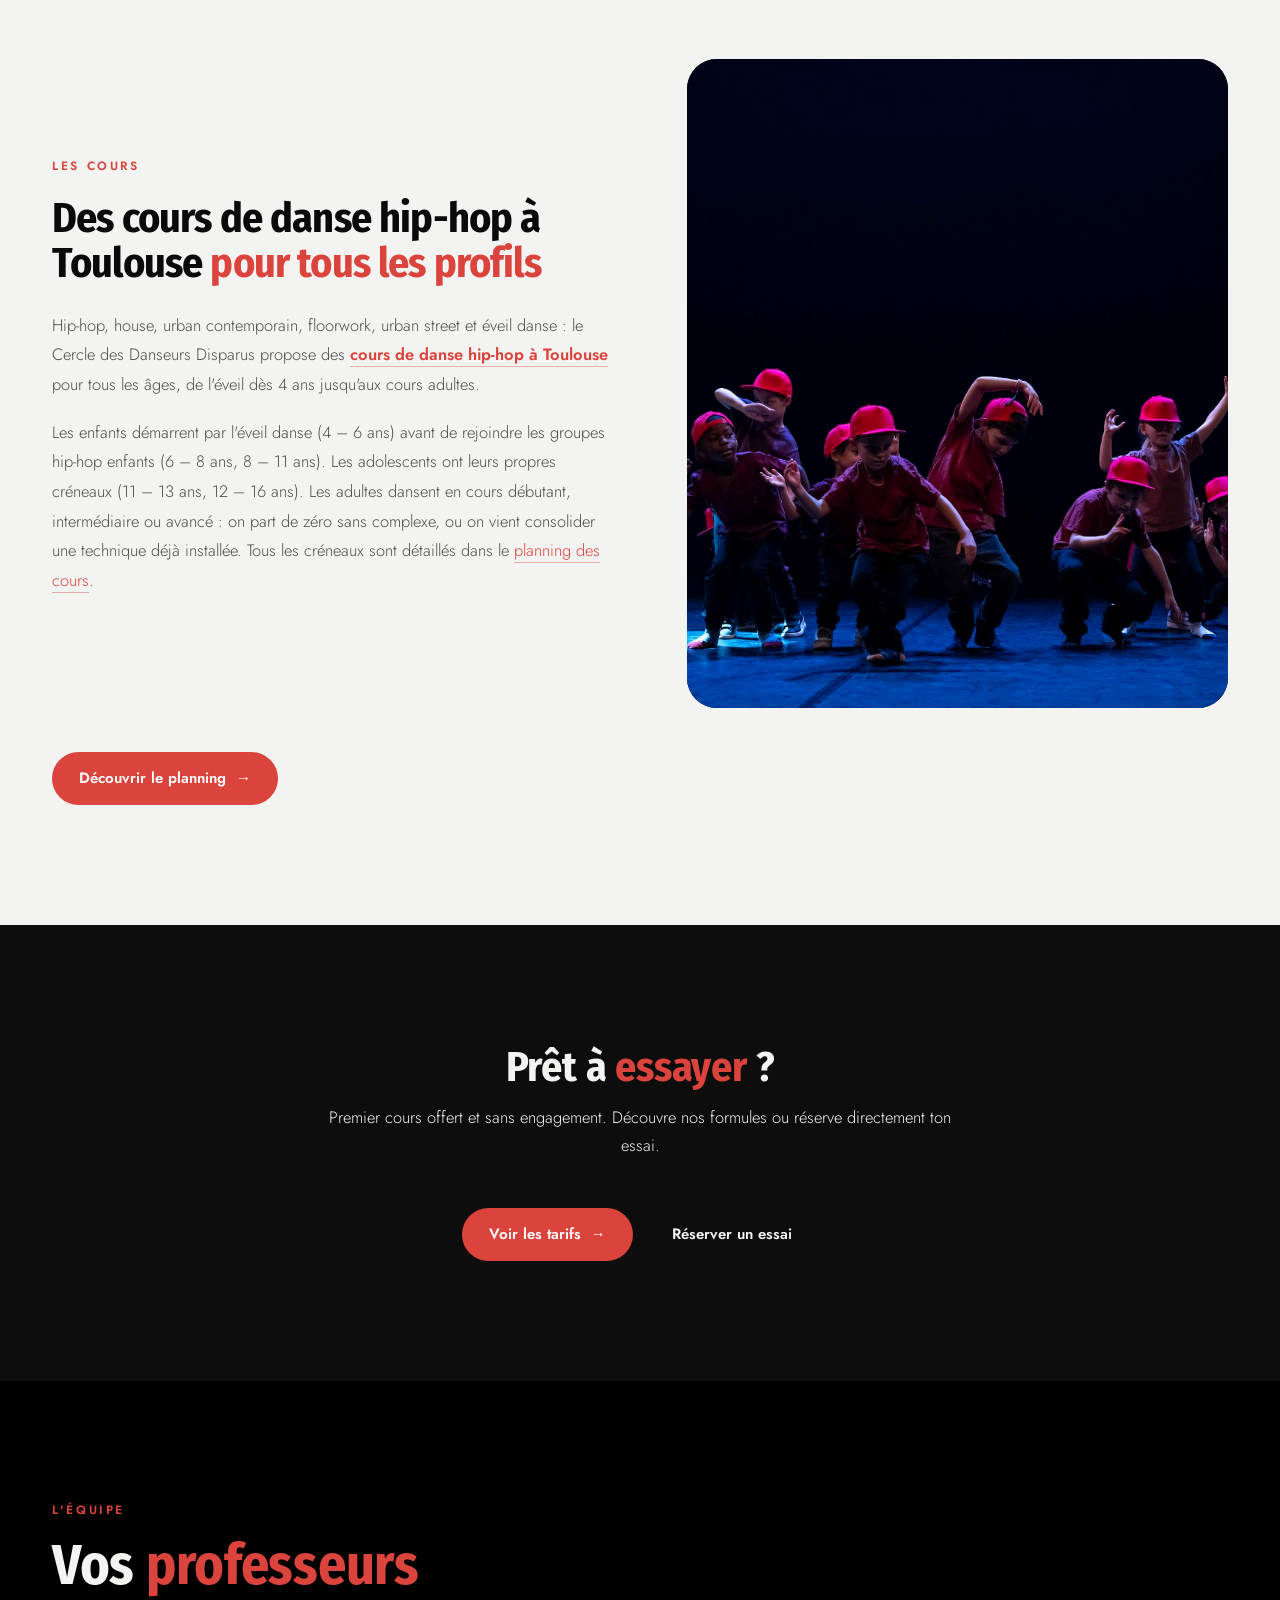
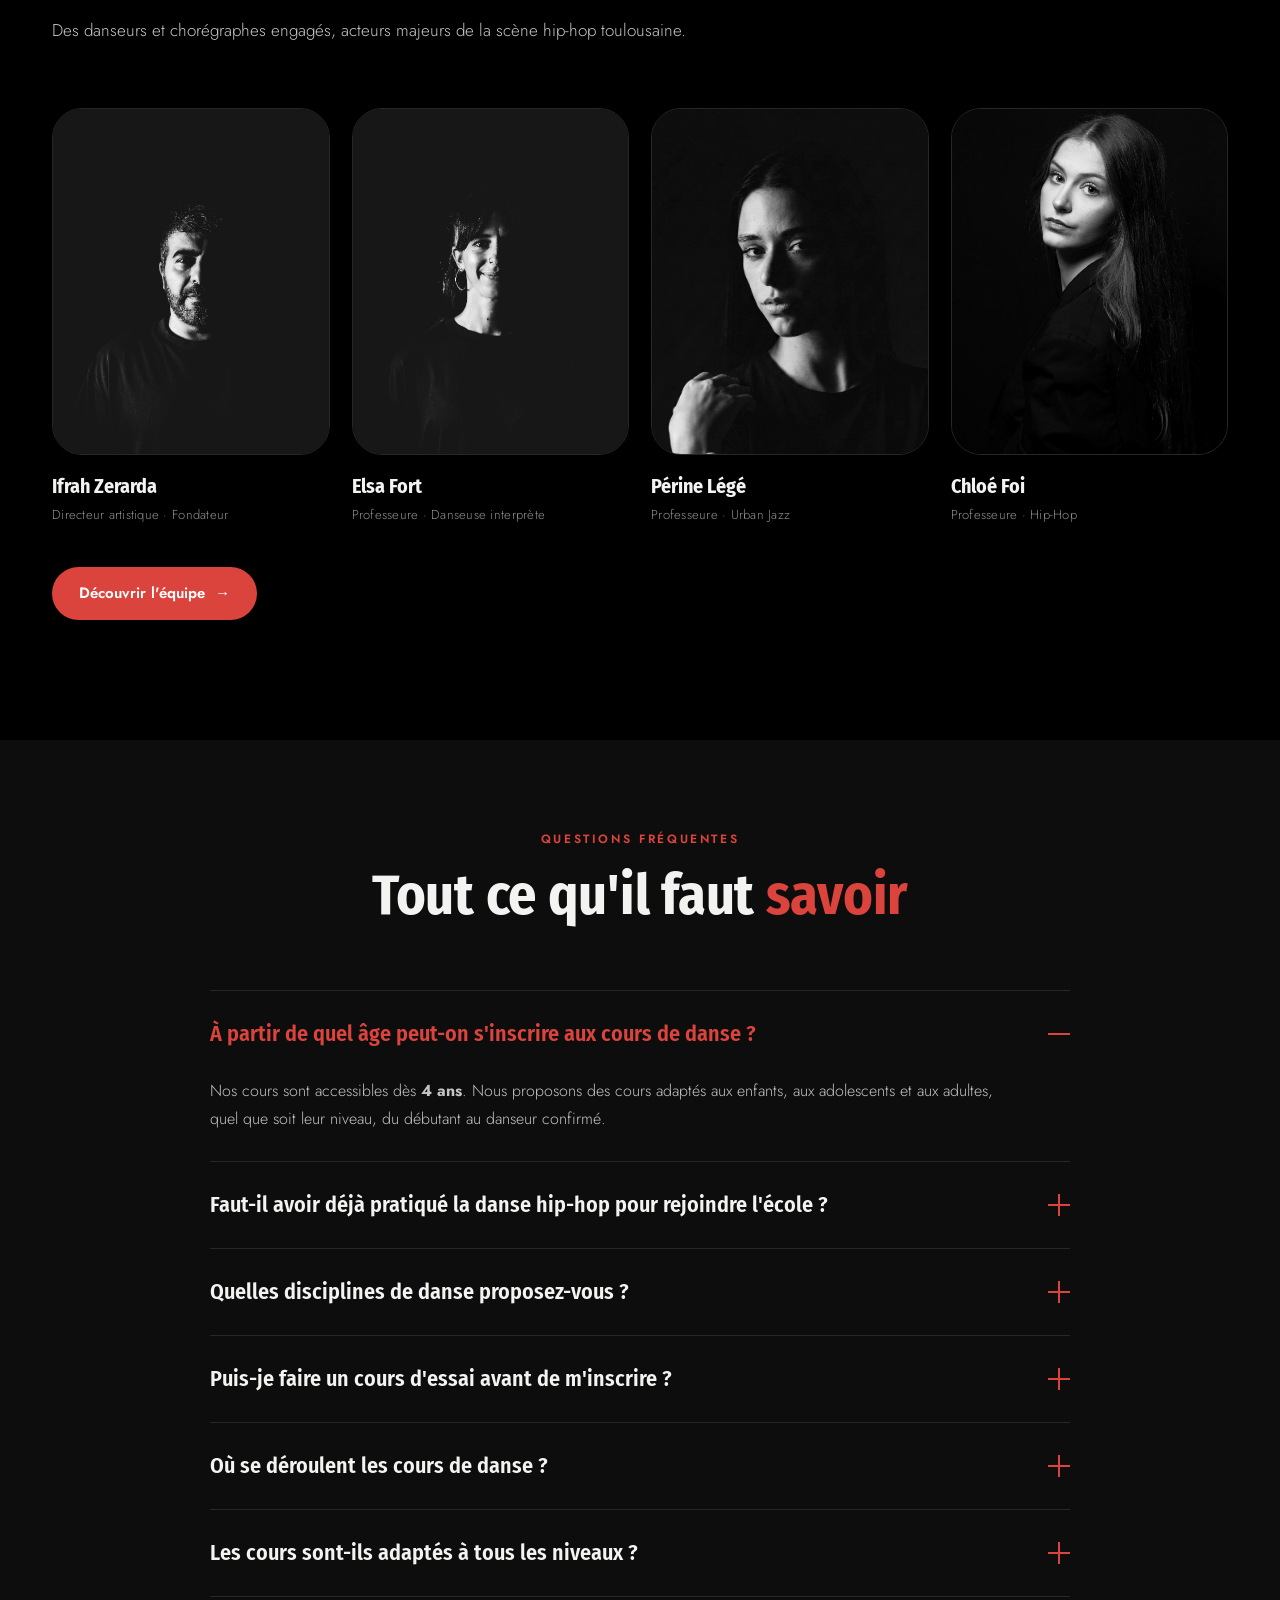
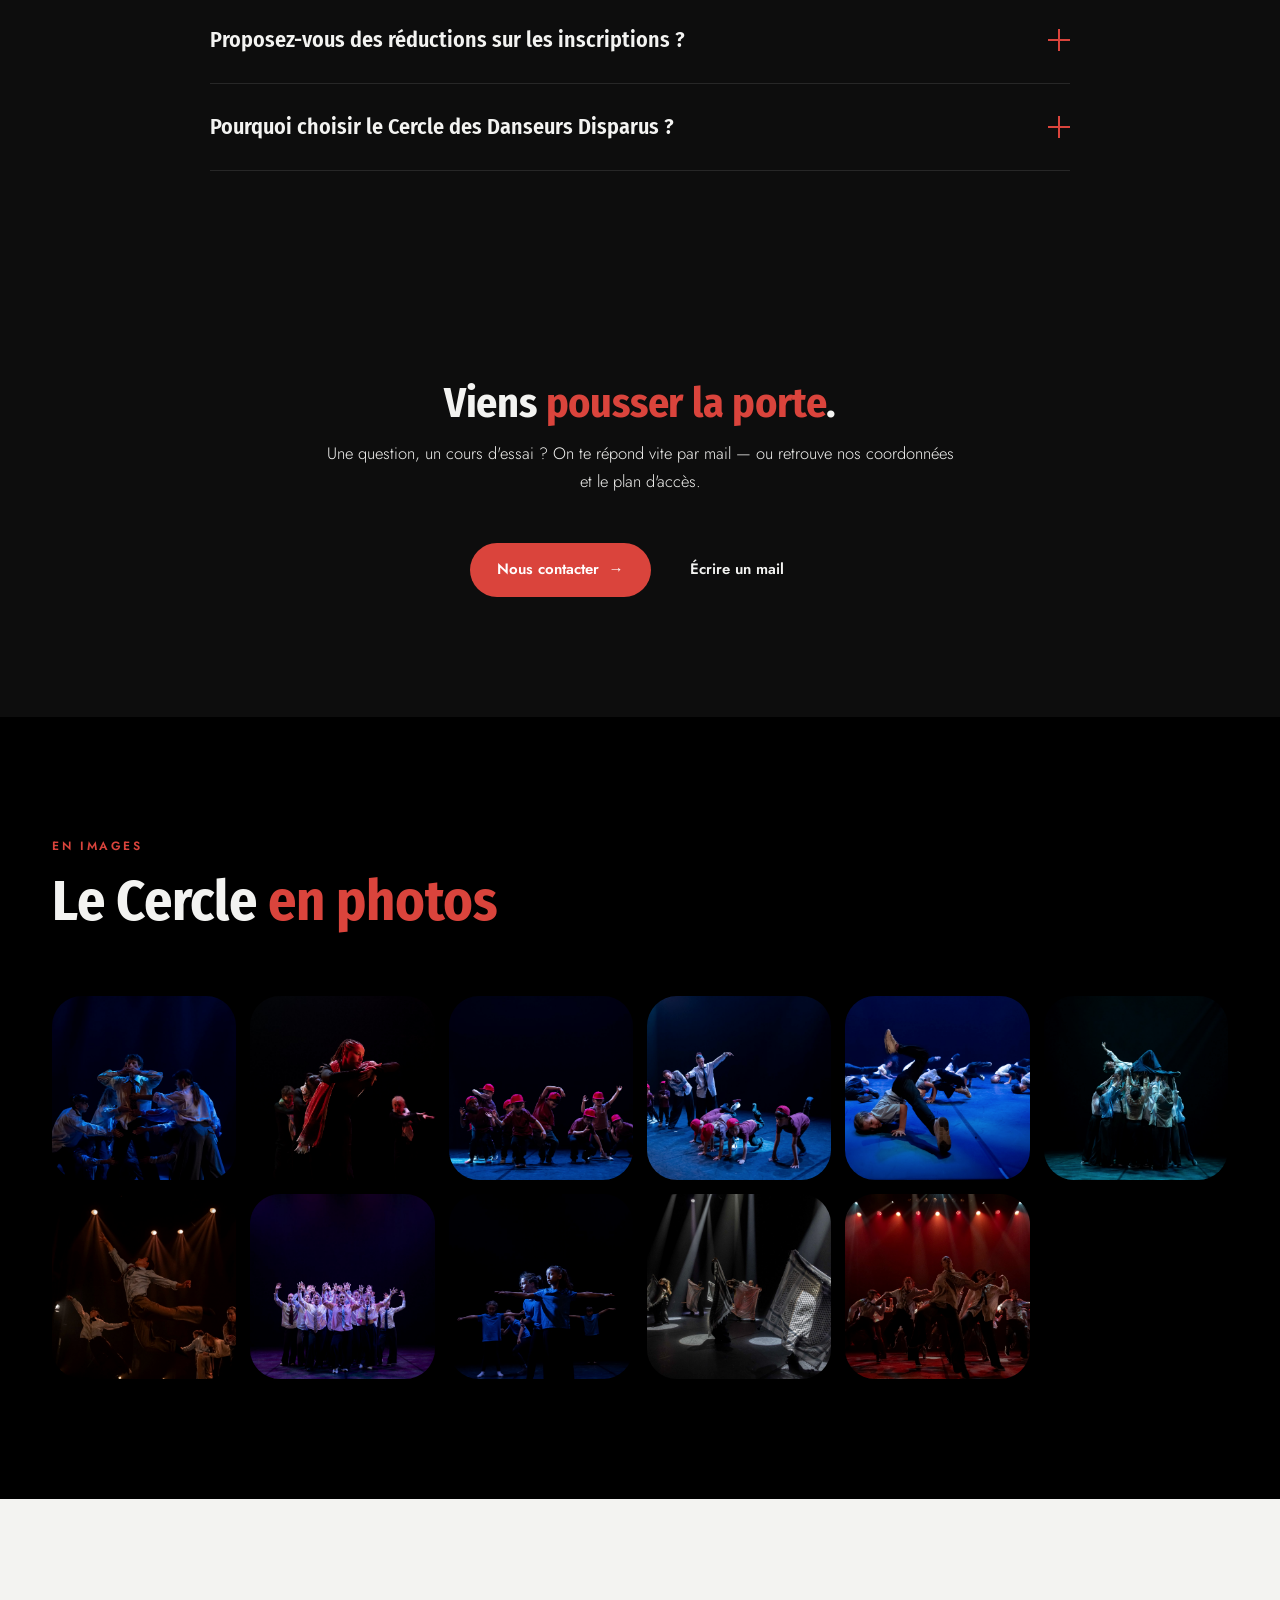
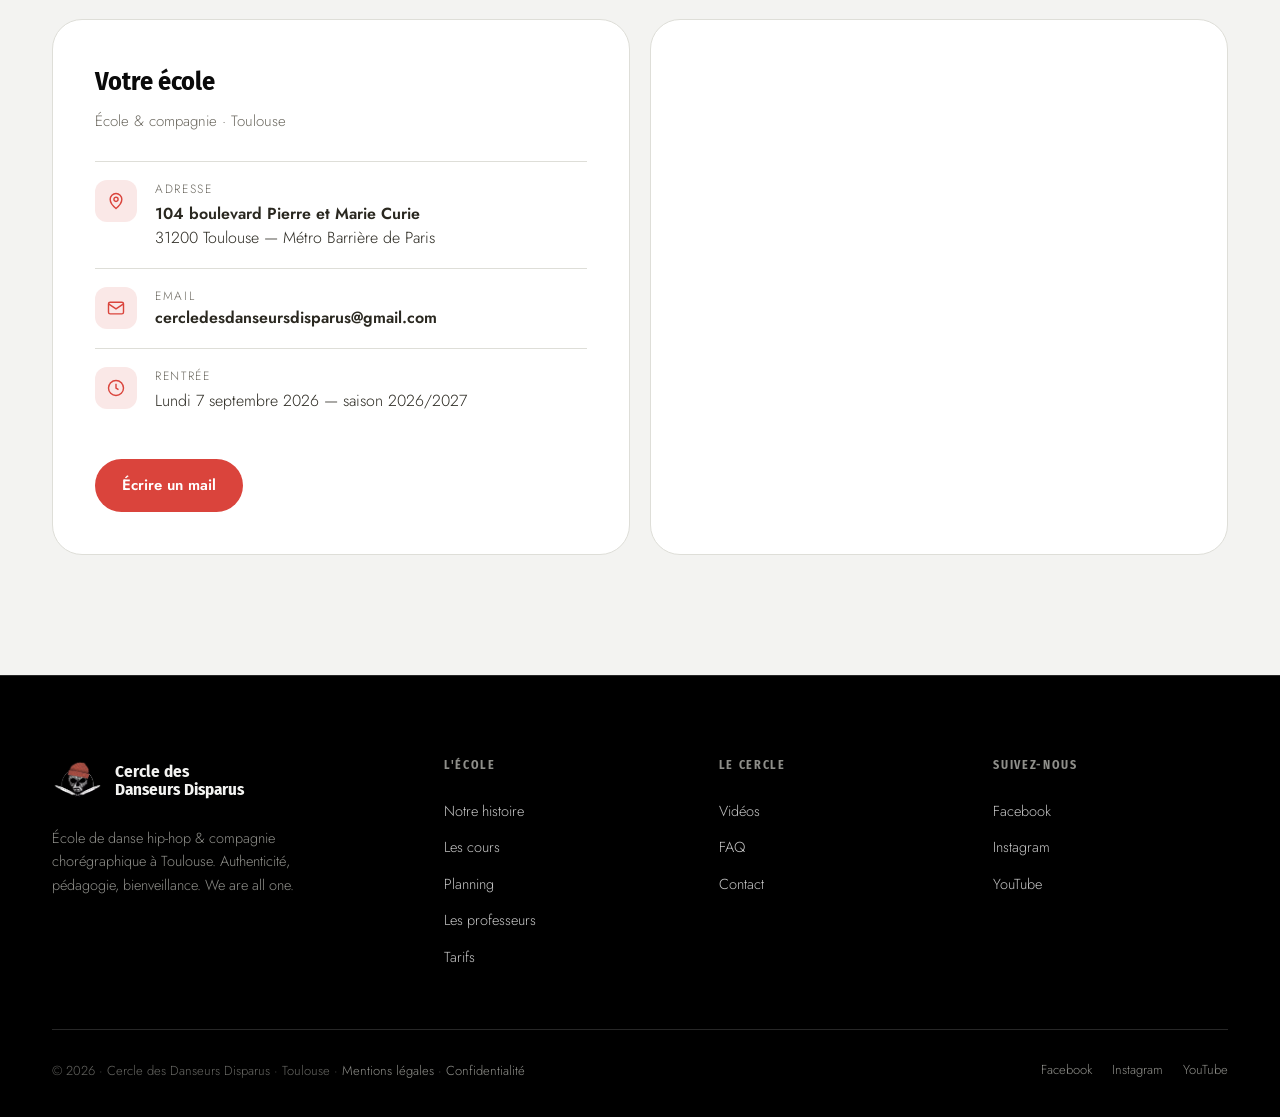
==== commit 611ffd50: "Add files via upload" ====
--- a/index.html
+++ b/index.html
@@ -67,7 +67,7 @@
       <a href="/professeurs">Les professeurs</a>
       <a href="/tarifs">Tarifs</a>
       <a href="/contact">Contact</a>
-      <a class="btn btn-red" href="/contact">Cours d'essai</a>
+      <a class="btn btn-red" href="mailto:cercledesdanseursdisparus@gmail.com?subject=Demande%20de%20cours%20d%27essai%20-%20Cercle%20des%20Danseurs%20Disparus">Cours d'essai</a>
     </nav>
     <button class="mburger" aria-label="Menu">☰</button>
   </div>
@@ -81,7 +81,7 @@
     <h1><span class="kicker">École de danse hip-hop à Toulouse · depuis 2015</span>Le Cercle des <em>Danseurs Disparus</em></h1>
     <p>Une école à taille humaine où l'on apprend, on crée et on grandit ensemble. Du premier pas au plateau. <b style="color:#fff">We are all one.</b></p>
     <div class="acts">
-      <a class="btn btn-red" href="#contact">Réserver un cours d'essai <span class="ar">→</span></a>
+      <a class="btn btn-red" href="mailto:cercledesdanseursdisparus@gmail.com?subject=Demande%20de%20cours%20d%27essai%20-%20Cercle%20des%20Danseurs%20Disparus">Réserver un cours d'essai <span class="ar">→</span></a>
       <a class="btn btn-ghost" href="/cours">Découvrir les cours</a>
     </div>
   </div>
@@ -171,7 +171,7 @@
       </div>
       <div class="ptcta-act">
         <a class="btn btn-red" href="/tarifs">Voir les tarifs <span class="ar">→</span></a>
-        <a class="btn btn-out" href="#contact">Réserver un essai</a>
+        <a class="btn btn-out" href="mailto:cercledesdanseursdisparus@gmail.com?subject=Demande%20de%20cours%20d%27essai%20-%20Cercle%20des%20Danseurs%20Disparus">Réserver un essai</a>
       </div>
     </div>
   </div>
@@ -236,7 +236,7 @@
         <p>Une question, un cours d'essai ? On te répond vite par mail — ou retrouve nos coordonnées et le plan d'accès.</p>
       </div>
       <div class="ptcta-act">
-        <a class="btn btn-red" href="/contact">Nous contacter <span class="ar">→</span></a>
+        <a class="btn btn-red" href="mailto:cercledesdanseursdisparus@gmail.com">Nous contacter <span class="ar">→</span></a>
         <a class="btn btn-out" href="mailto:cercledesdanseursdisparus@gmail.com">Écrire un mail</a>
       </div>
     </div>
@@ -324,7 +324,7 @@
       <li>Centre Culturel des Mazades <span>(cours du mercredi uniquement)</span></li>
     </ul>
     <p class="amodal-cta-txt">Inscrivez-vous dès maintenant — soyez des nôtres.</p>
-    <a class="btn btn-red" href="/#contact" data-close>Je m'inscris <span class="ar">→</span></a>
+    <a class="btn btn-red" href="mailto:cercledesdanseursdisparus@gmail.com?subject=Inscription%20saison%202026-2027%20-%20Cercle%20des%20Danseurs%20Disparus" data-close>Je m'inscris <span class="ar">→</span></a>
     <div class="amodal-tag">We are all one</div>
   </div>
 </div>
--- a/moderne.css
+++ b/moderne.css
@@ -399,3 +399,18 @@
 .legal a:hover{border-bottom-color:var(--red)}
 .legal .box{border:1px solid var(--line);border-left:3px solid var(--red);border-radius:var(--rl);padding:22px 26px;margin:26px 0;background:var(--coal)}
 .legal .box p{margin-bottom:6px}
+
+/* ---------- correction du debordement horizontal sur mobile ---------- */
+/* l'adresse e-mail est une chaine insecable : sans cela elle force la largeur du bloc */
+.cbox .v,.cbox .crow,.mfoot a[href^="mailto"]{overflow-wrap:anywhere;word-break:break-word}
+.contact-grid>*{min-width:0}
+@media(max-width:860px){
+  .cbox{padding:30px 22px}
+  .cmap,.cmap iframe{min-height:300px}
+}
+/* tres petits ecrans : e-mails et paires de boutons */
+.legal a,.legal p,.legal li{overflow-wrap:anywhere}
+@media(max-width:400px){
+  .ptcta-act,.hero-cta,.hcta{flex-wrap:wrap}
+  .btn{white-space:normal}
+}
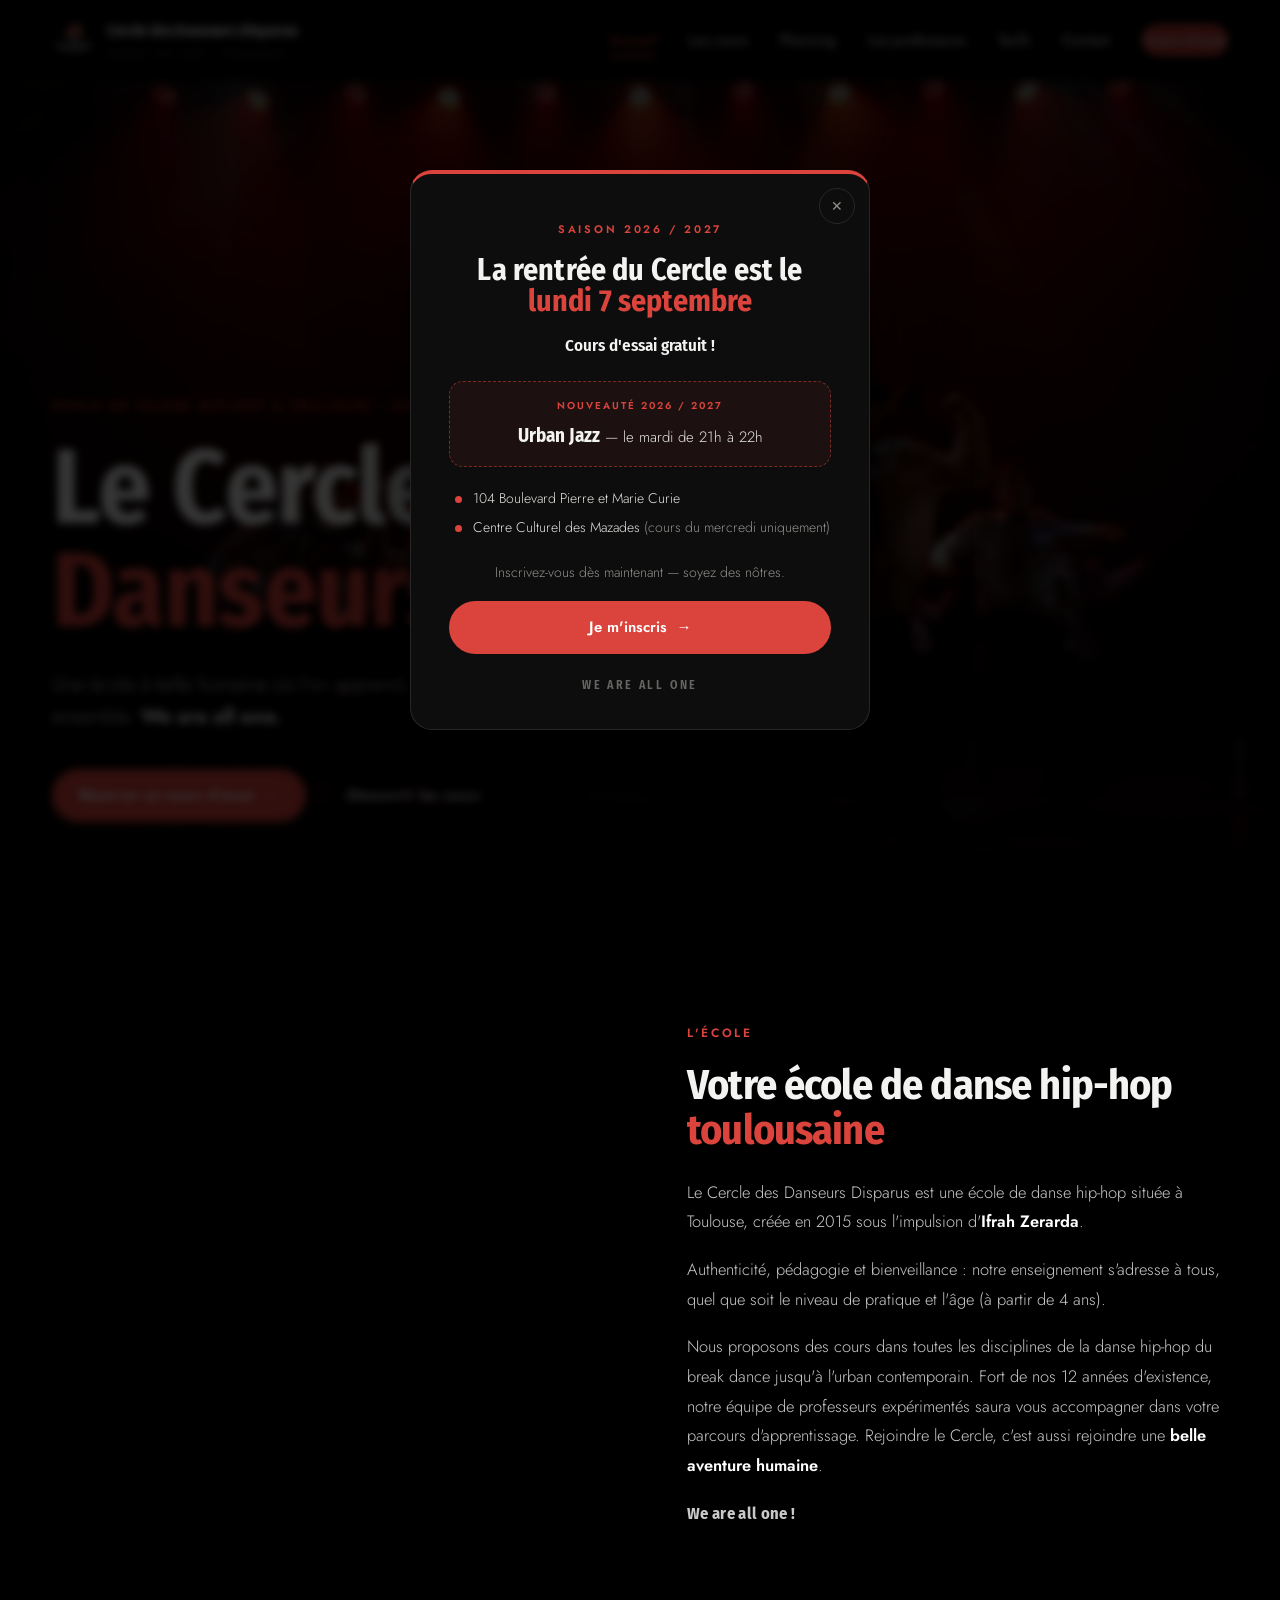
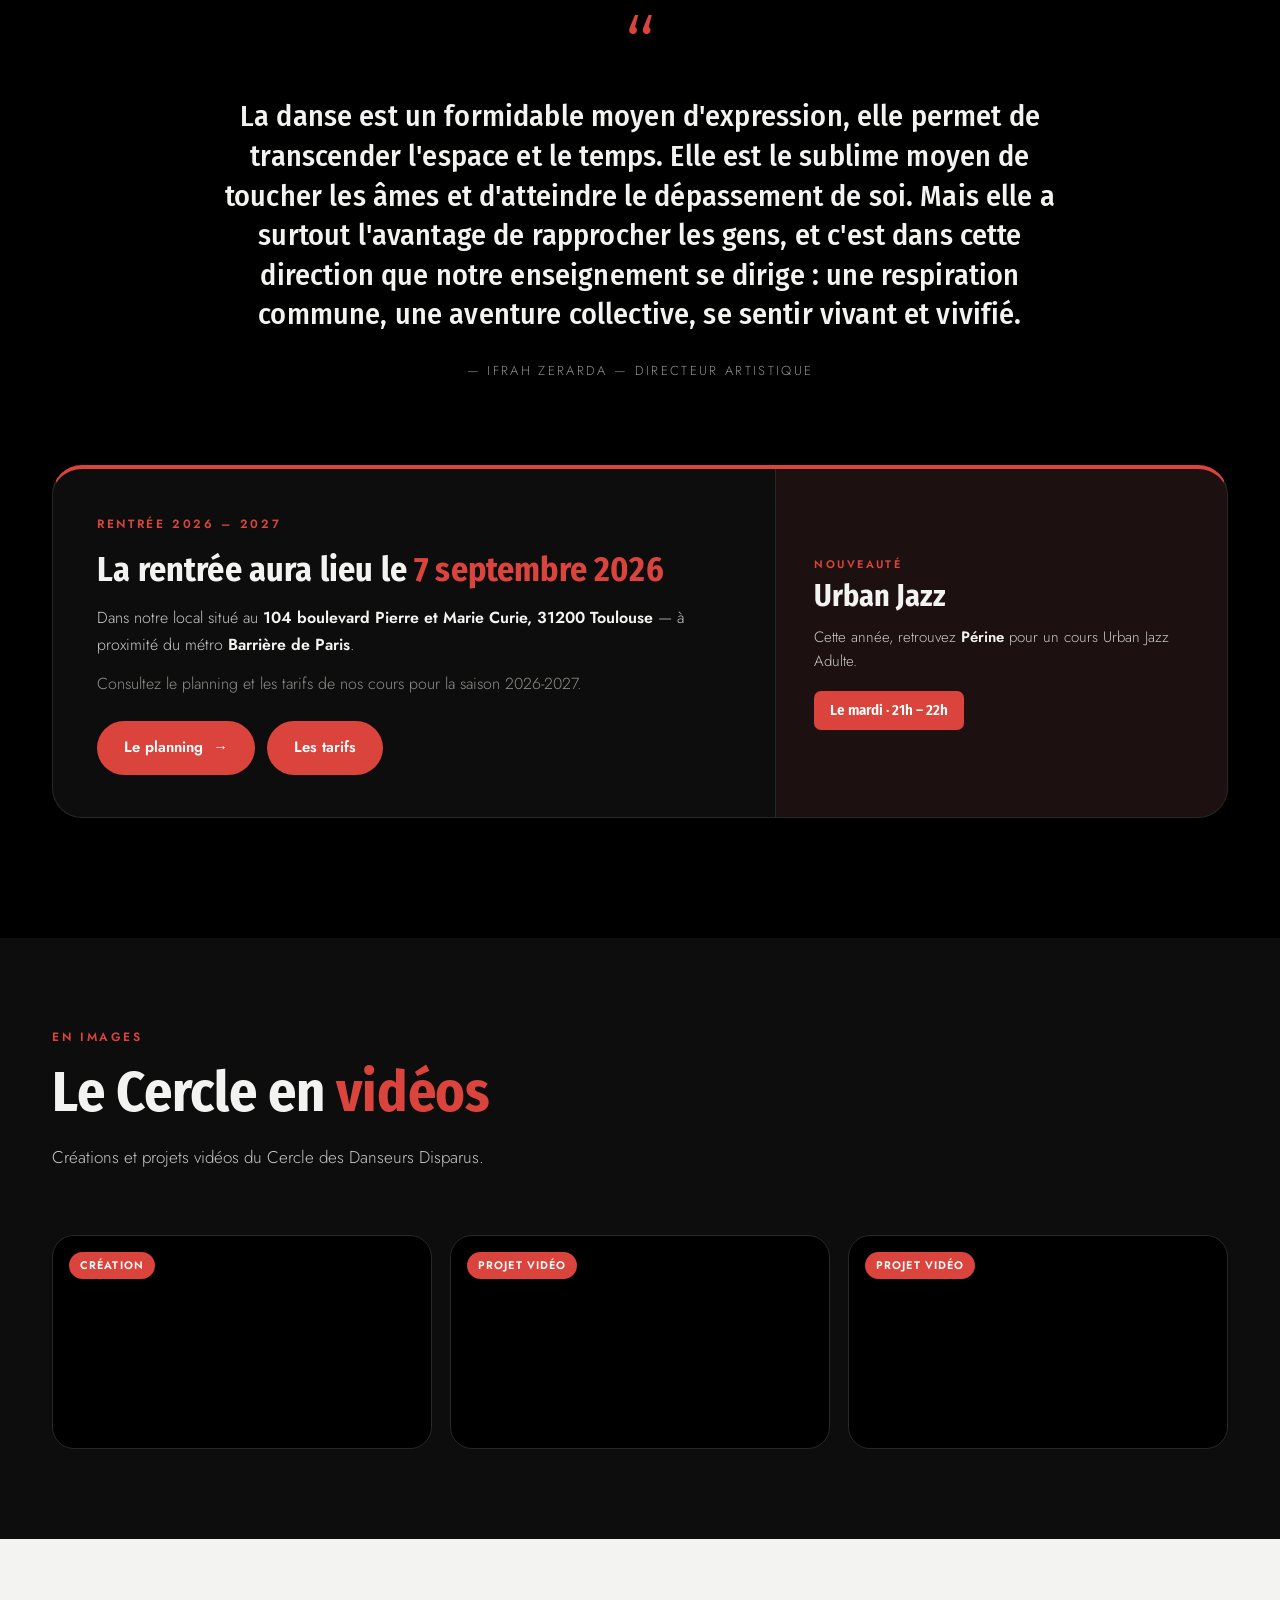
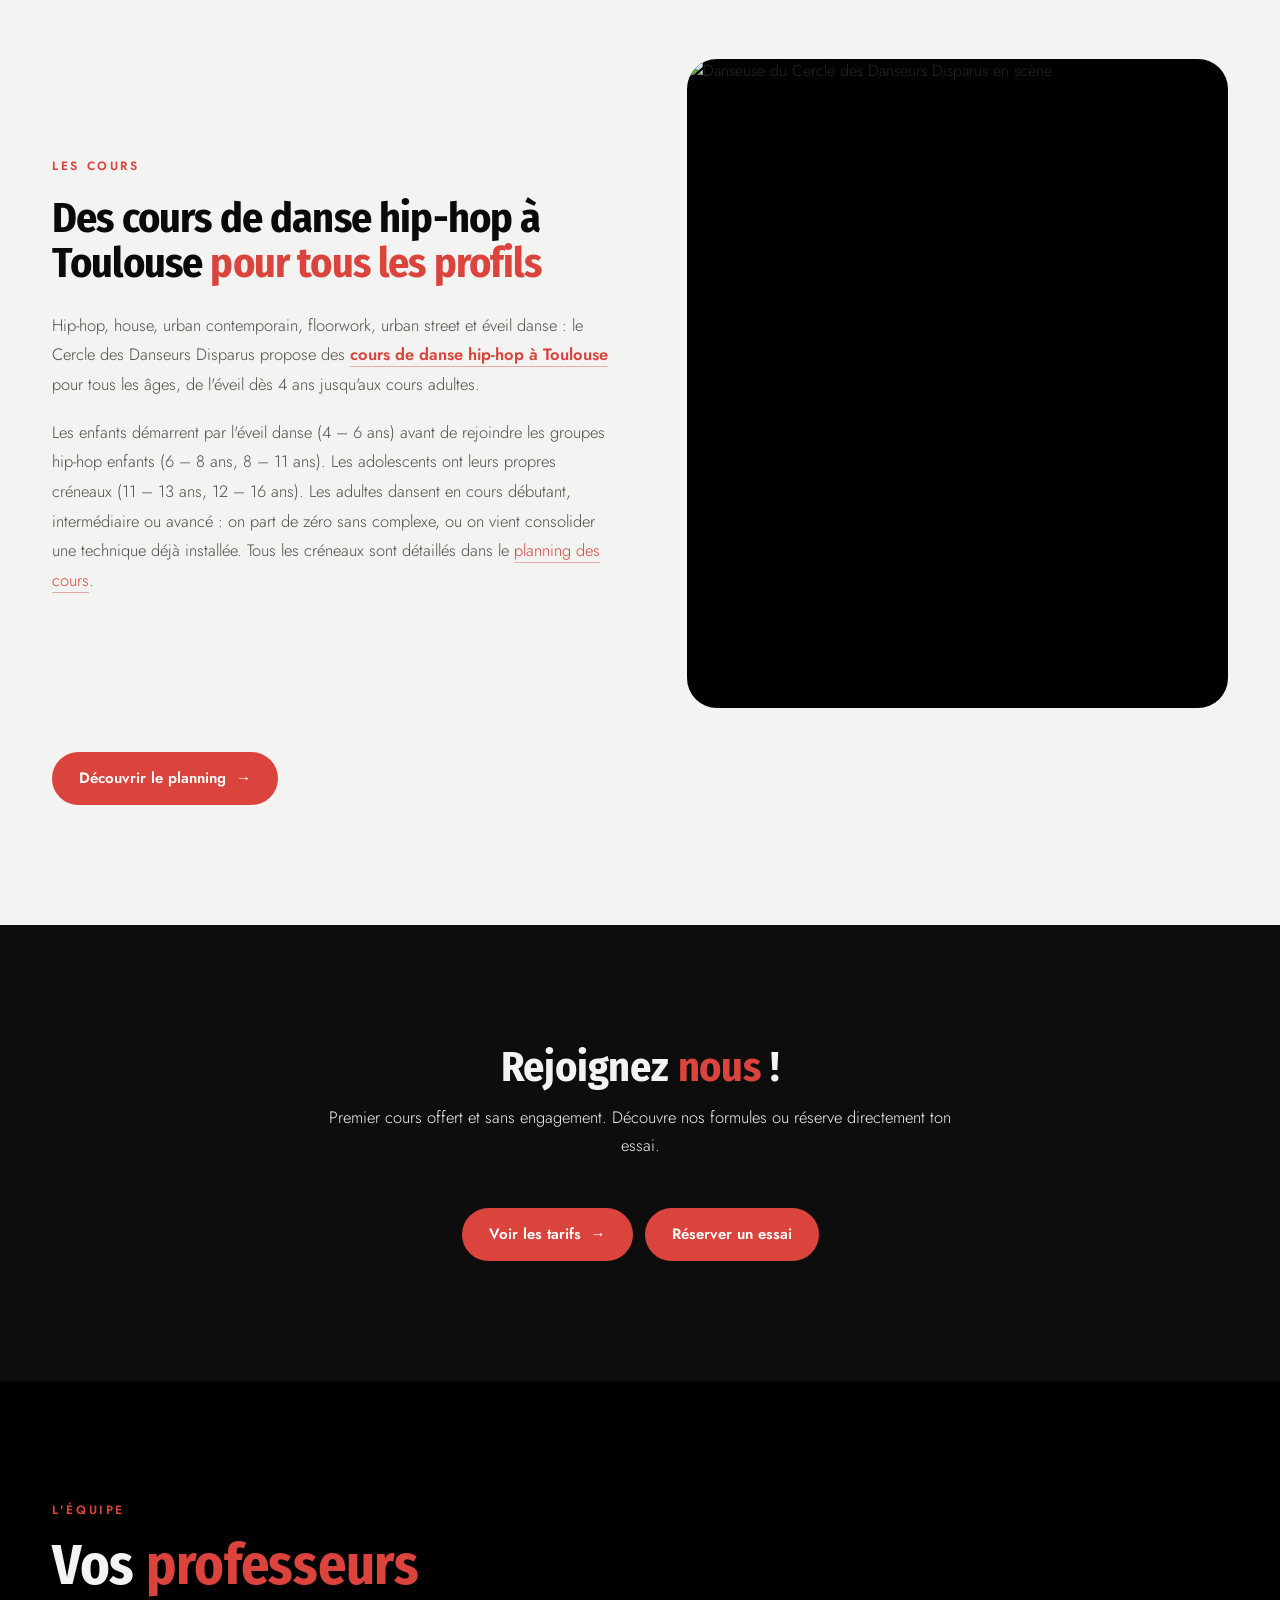
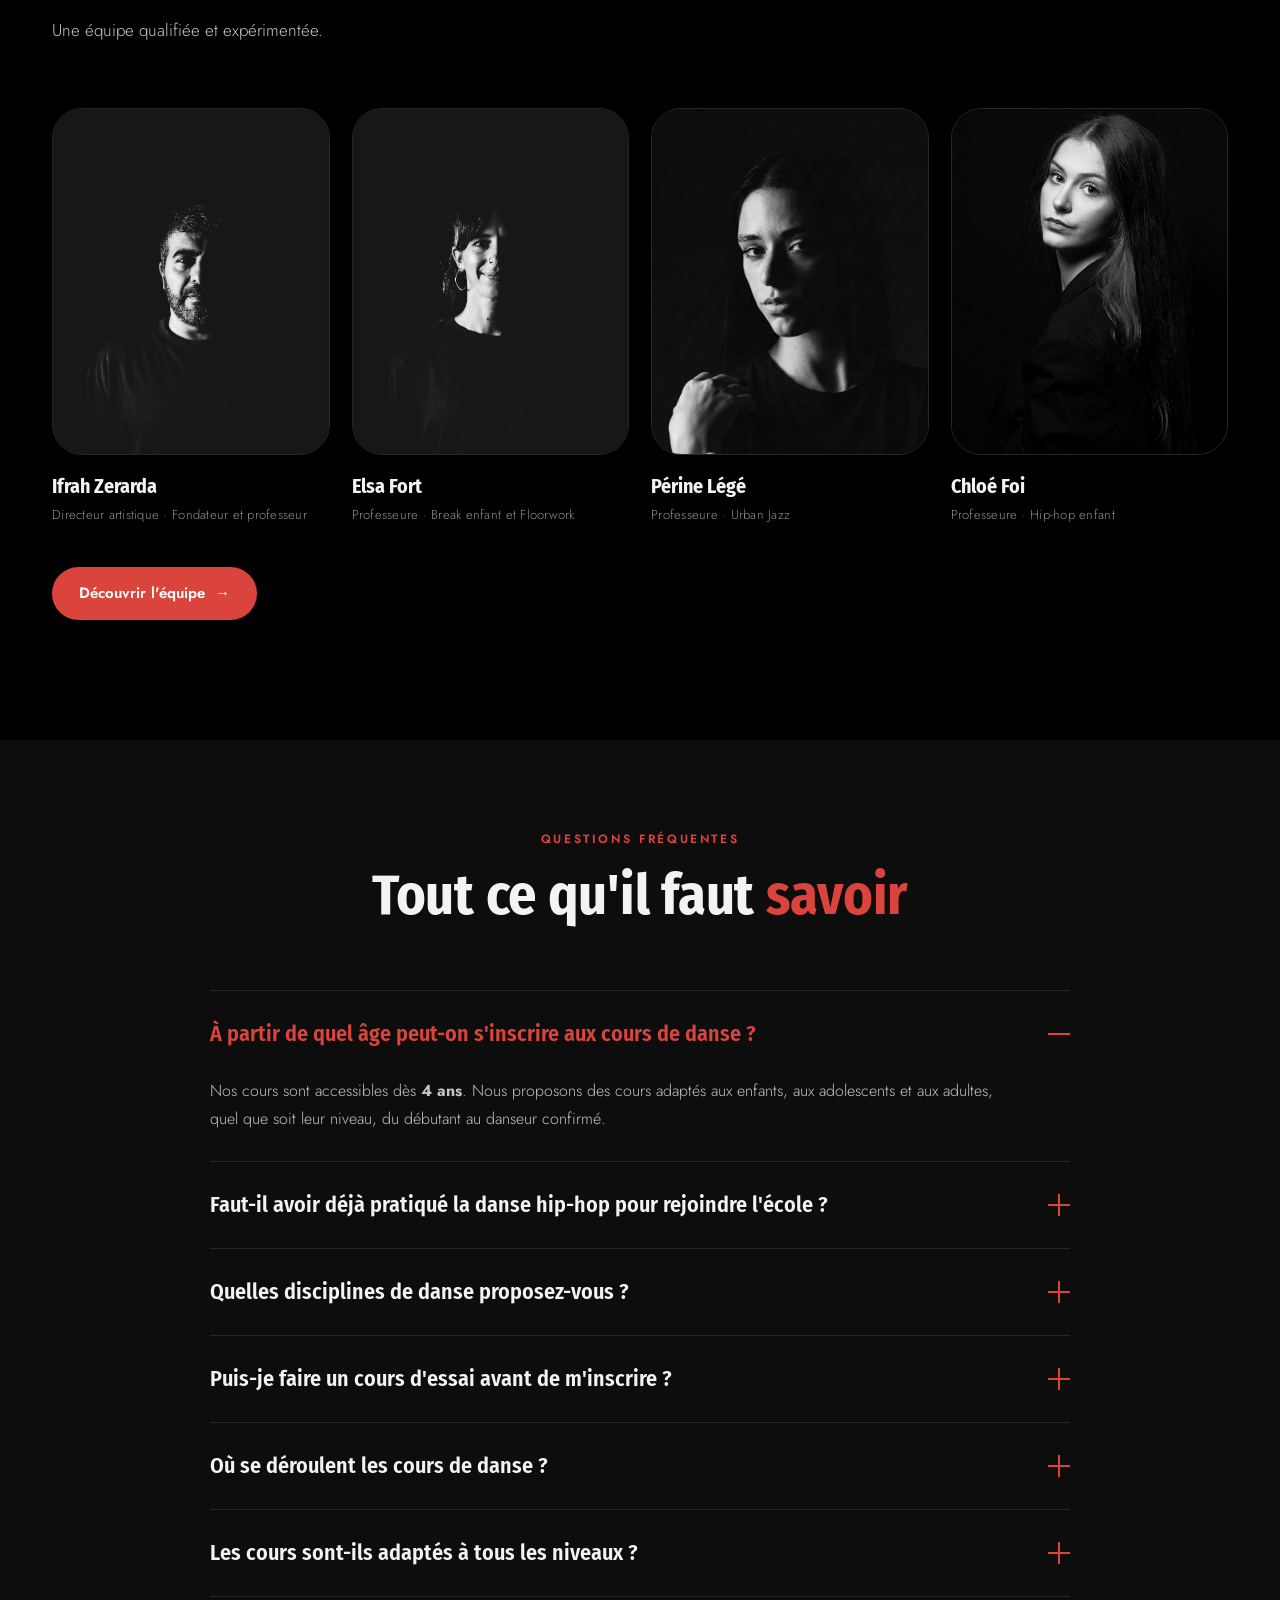
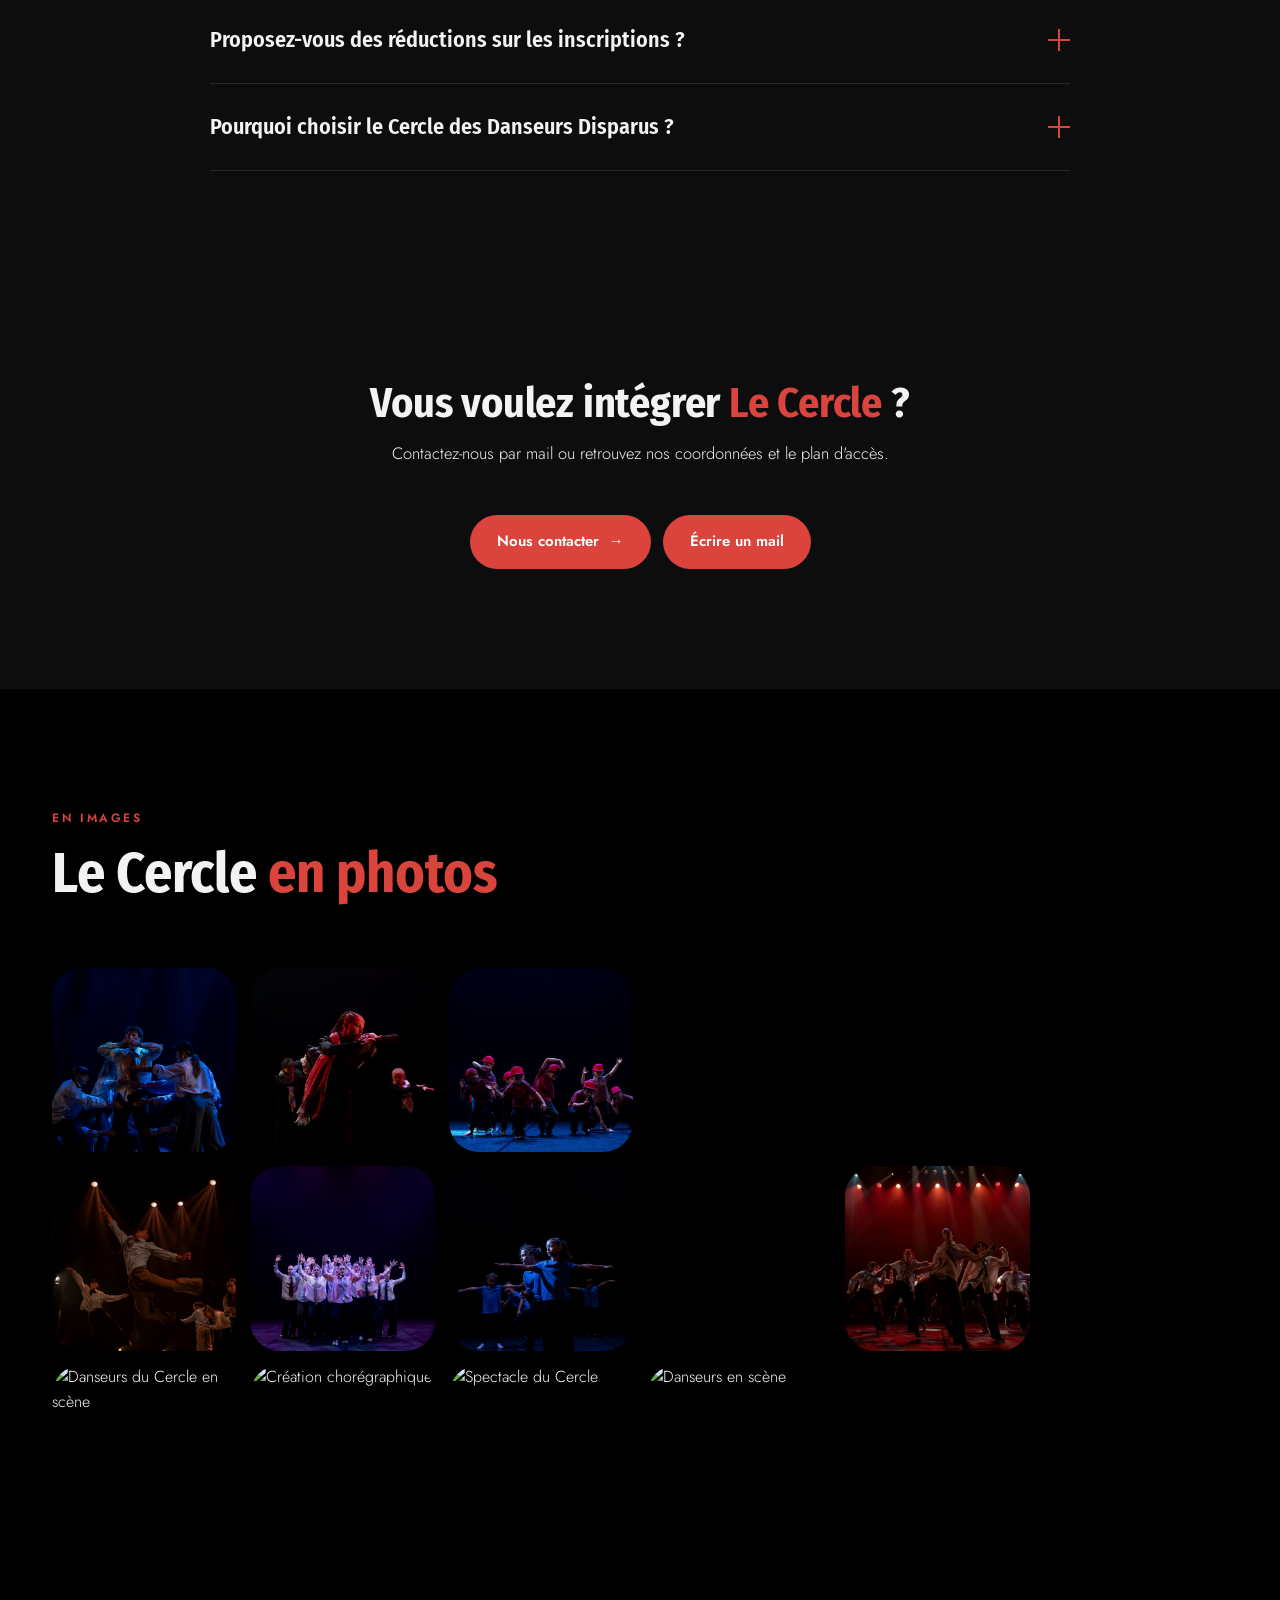
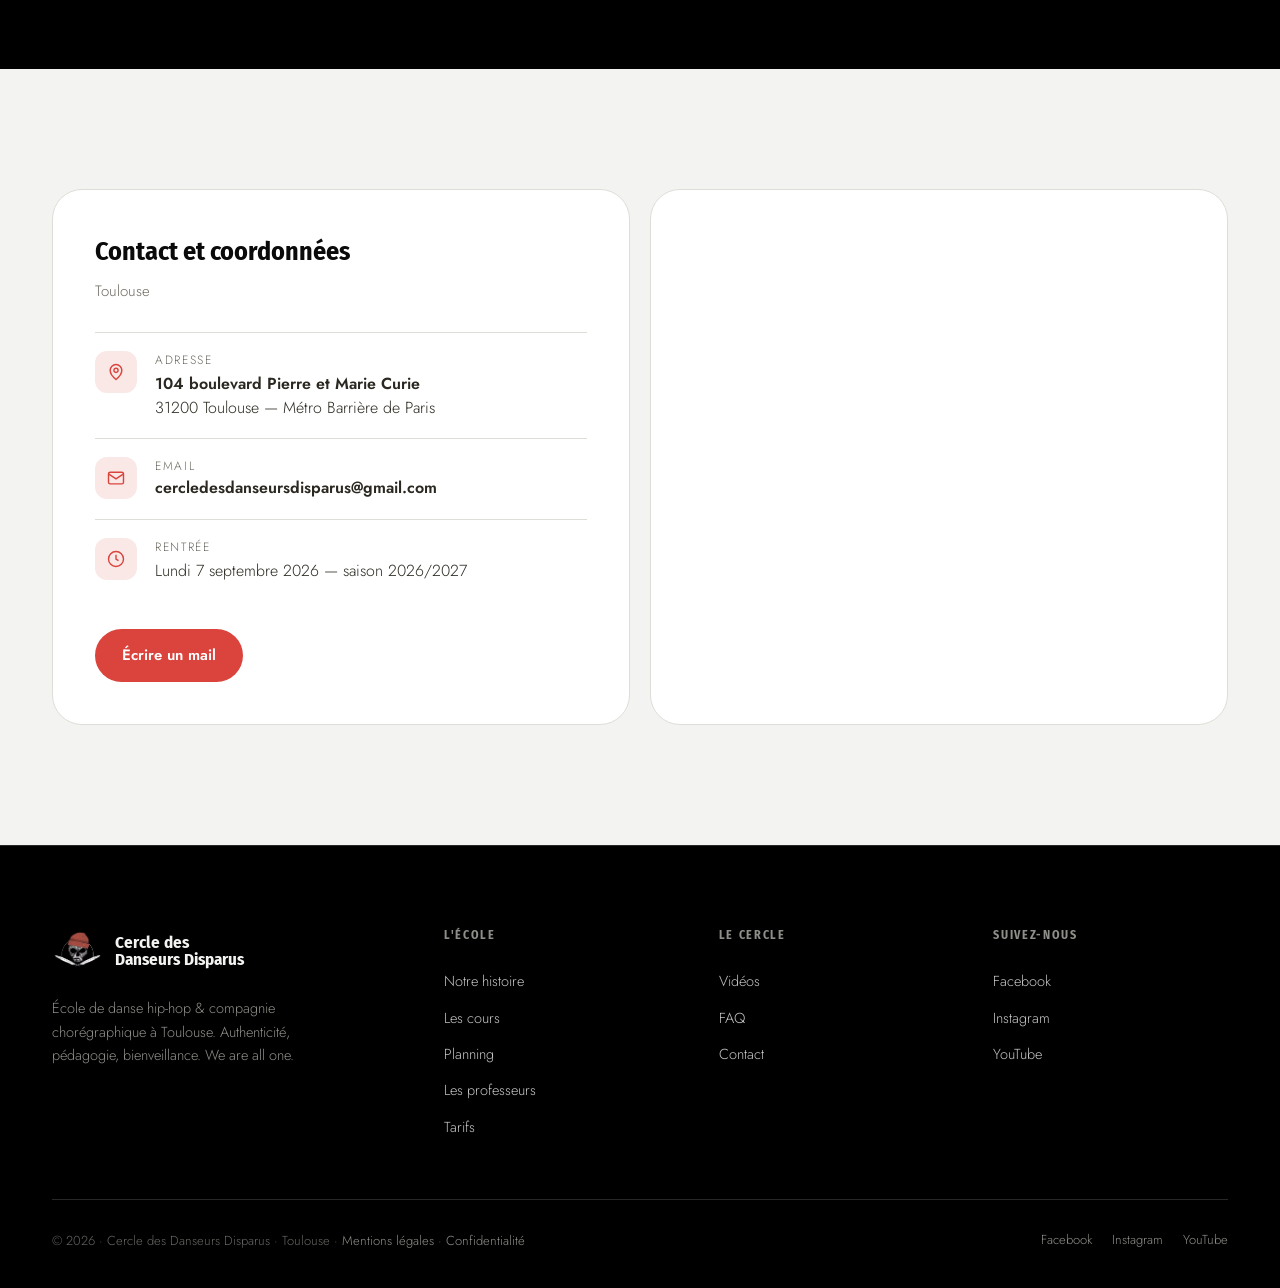
==== commit 645eeb79: "Add files via upload" ====
--- a/index.html
+++ b/index.html
@@ -67,7 +67,7 @@
       <a href="/professeurs">Les professeurs</a>
       <a href="/tarifs">Tarifs</a>
       <a href="/contact">Contact</a>
-      <a class="btn btn-red" href="mailto:cercledesdanseursdisparus@gmail.com?subject=Demande%20de%20cours%20d%27essai%20-%20Cercle%20des%20Danseurs%20Disparus">Cours d'essai</a>
+      <a class="btn btn-red" href="https://docs.google.com/forms/d/e/1FAIpQLSeXAdJ4B8Dr3se_7oLj5BZ57KyVhqBpq8KKKDBNUeqoxBCbdw/viewform" target="_blank" rel="noopener">Cours d'essai</a>
     </nav>
     <button class="mburger" aria-label="Menu">☰</button>
   </div>
@@ -79,9 +79,9 @@
   <div class="fade"></div>
   <div class="mhero-in container">
     <h1><span class="kicker">École de danse hip-hop à Toulouse · depuis 2015</span>Le Cercle des <em>Danseurs Disparus</em></h1>
-    <p>Une école à taille humaine où l'on apprend, on crée et on grandit ensemble. Du premier pas au plateau. <b style="color:#fff">We are all one.</b></p>
+    <p>Une école à taille humaine où l'on apprend, on crée et on grandit ensemble. <b style="color:#fff">We are all one.</b></p>
     <div class="acts">
-      <a class="btn btn-red" href="mailto:cercledesdanseursdisparus@gmail.com?subject=Demande%20de%20cours%20d%27essai%20-%20Cercle%20des%20Danseurs%20Disparus">Réserver un cours d'essai <span class="ar">→</span></a>
+      <a class="btn btn-red" href="https://docs.google.com/forms/d/e/1FAIpQLSeXAdJ4B8Dr3se_7oLj5BZ57KyVhqBpq8KKKDBNUeqoxBCbdw/viewform" target="_blank" rel="noopener">Réserver un cours d'essai <span class="ar">→</span></a>
       <a class="btn btn-ghost" href="/cours">Découvrir les cours</a>
     </div>
   </div>
@@ -97,15 +97,15 @@
         <span class="kicker">L'école</span>
         <h2 style="margin-top:18px">Votre école de danse hip-hop <em>toulousaine</em></h2>
         <p>Le Cercle des Danseurs Disparus est une école de danse hip-hop située à Toulouse, créée en 2015 sous l'impulsion d'<b>Ifrah Zerarda</b>.</p>
-        <p>Authenticité, pédagogie et bienveillance : notre enseignement s'adresse à tous, quel que soit le niveau de pratique et l'âge.</p>
-        <p>Nous proposons des cours dans toutes les disciplines de la danse hip-hop, du break dance enfant jusqu'à l'urban contemporain. Notre équipe de professeurs expérimentés, acteurs majeurs de la scène chorégraphique locale, saura vous accompagner dans votre parcours d'apprentissage. Rejoindre le Cercle, c'est aussi rejoindre une <b>aventure humaine</b>.</p>
+        <p>Authenticité, pédagogie et bienveillance : notre enseignement s'adresse à tous, quel que soit le niveau de pratique et l'âge (à partir de 4 ans).</p>
+        <p>Nous proposons des cours dans toutes les disciplines de la danse hip-hop du break dance jusqu'à l'urban contemporain. Fort de nos 12 années d'existence, notre équipe de professeurs expérimentés saura vous accompagner dans votre parcours d'apprentissage. Rejoindre le Cercle, c'est aussi rejoindre une <b>belle aventure humaine</b>.</p>
         <p class="waeo">We are all one !</p>
       </div>
     </div>
 
     <figure class="equote reveal">
       <blockquote>La danse est un formidable moyen d'expression, elle permet de transcender l'espace et le temps. Elle est le sublime moyen de toucher les âmes et d'atteindre le dépassement de soi. Mais elle a surtout l'avantage de rapprocher les gens, et c'est dans cette direction que notre enseignement se dirige : une respiration commune, une aventure collective, se sentir vivant et vivifié.</blockquote>
-      <figcaption>— Ifrah Zerarda</figcaption>
+      <figcaption>— Ifrah Zerarda — Directeur artistique</figcaption>
     </figure>
 
     <div class="rentree-band reveal">
@@ -116,7 +116,7 @@
         <p class="rb-sub">Consultez le planning et les tarifs de nos cours pour la saison 2026‑2027.</p>
         <div class="rb-acts">
           <a class="btn btn-red" href="/planning">Le planning <span class="ar">→</span></a>
-          <a class="btn btn-out" href="/tarifs">Les tarifs</a>
+          <a class="btn btn-red" href="/tarifs">Les tarifs</a>
         </div>
       </div>
       <aside class="rb-new">
@@ -134,13 +134,13 @@
   <div class="container">
     <div class="shead reveal">
       <span class="kicker">En images</span>
-      <h2>Teasers, spectacles &amp; <em>coulisses</em></h2>
-      <p>Un aperçu de l'énergie du Cercle — galas, créations et instants de scène.</p>
+      <h2>Le Cercle en <em>vidéos</em></h2>
+      <p>Créations et projets vidéos du Cercle des Danseurs Disparus.</p>
     </div>
     <div class="vgrid vids">
-      <div class="vcard video reveal"><iframe src="https://www.youtube.com/embed/EIMm4l5X1pA?rel=0" title="Cercle des Danseurs Disparus — spectacle" frameborder="0" allow="accelerometer; autoplay; clipboard-write; encrypted-media; gyroscope; picture-in-picture; web-share" referrerpolicy="strict-origin-when-cross-origin" allowfullscreen></iframe><span class="tag">Spectacle</span></div>
-      <div class="vcard video reveal d1"><iframe src="https://www.youtube.com/embed/HdXW9dVi2d0?rel=0" title="Cercle des Danseurs Disparus — coulisses" frameborder="0" allow="accelerometer; autoplay; clipboard-write; encrypted-media; gyroscope; picture-in-picture; web-share" referrerpolicy="strict-origin-when-cross-origin" allowfullscreen></iframe><span class="tag">Coulisses</span></div>
-      <div class="vcard video reveal d2"><iframe src="https://www.youtube.com/embed/IYZcx6svN78?rel=0" title="Cercle des Danseurs Disparus — teaser" frameborder="0" allow="accelerometer; autoplay; clipboard-write; encrypted-media; gyroscope; picture-in-picture; web-share" referrerpolicy="strict-origin-when-cross-origin" allowfullscreen></iframe><span class="tag">Teaser</span></div>
+      <div class="vcard video reveal"><iframe src="https://www.youtube.com/embed/EIMm4l5X1pA?rel=0" title="Cercle des Danseurs Disparus — spectacle" frameborder="0" allow="accelerometer; autoplay; clipboard-write; encrypted-media; gyroscope; picture-in-picture; web-share" referrerpolicy="strict-origin-when-cross-origin" allowfullscreen></iframe><span class="tag">Création</span></div>
+      <div class="vcard video reveal d1"><iframe src="https://www.youtube.com/embed/HdXW9dVi2d0?rel=0" title="Cercle des Danseurs Disparus — coulisses" frameborder="0" allow="accelerometer; autoplay; clipboard-write; encrypted-media; gyroscope; picture-in-picture; web-share" referrerpolicy="strict-origin-when-cross-origin" allowfullscreen></iframe><span class="tag">Projet vidéo</span></div>
+      <div class="vcard video reveal d2"><iframe src="https://www.youtube.com/embed/IYZcx6svN78?rel=0" title="Cercle des Danseurs Disparus — teaser" frameborder="0" allow="accelerometer; autoplay; clipboard-write; encrypted-media; gyroscope; picture-in-picture; web-share" referrerpolicy="strict-origin-when-cross-origin" allowfullscreen></iframe><span class="tag">Projet vidéo</span></div>
     </div>
   </div>
 </section>
@@ -155,7 +155,7 @@
         <p>Hip-hop, house, urban contemporain, floorwork, urban street et éveil danse : le Cercle des Danseurs Disparus propose des <b><a class="lnk" href="/cours">cours de danse hip-hop à Toulouse</a></b> pour tous les âges, de l'éveil dès 4 ans jusqu'aux cours adultes.</p>
         <p style="margin-top:14px">Les enfants démarrent par l'éveil danse (4 – 6 ans) avant de rejoindre les groupes hip-hop enfants (6 – 8 ans, 8 – 11 ans). Les adolescents ont leurs propres créneaux (11 – 13 ans, 12 – 16 ans). Les adultes dansent en cours débutant, intermédiaire ou avancé : on part de zéro sans complexe, ou on vient consolider une technique déjà installée. Tous les créneaux sont détaillés dans le <a class="lnk" href="/planning">planning des cours</a>.</p>
       </div>
-      <div class="media"><img src="assets/gal-12.jpg" alt="Cours enfants du Cercle des Danseurs Disparus"  loading="lazy" decoding="async" /></div>
+      <div class="media"><img src="assets/gal-27.jpg" alt="Danseuse du Cercle des Danseurs Disparus en scène" loading="lazy" decoding="async" /></div>
     </div>
     <div class="reveal" style="margin-top:44px"><a class="btn btn-red" href="/planning">Découvrir le planning <span class="ar">→</span></a></div>
   </div>
@@ -166,12 +166,12 @@
   <div class="container">
     <div class="ptcta center reveal">
       <div class="ptcta-txt">
-        <h2>Prêt à <em style="font-style:normal;color:var(--red)">essayer</em> ?</h2>
+        <h2>Rejoignez <em style="font-style:normal;color:var(--red)">nous</em> !</h2>
         <p>Premier cours offert et sans engagement. Découvre nos formules ou réserve directement ton essai.</p>
       </div>
       <div class="ptcta-act">
         <a class="btn btn-red" href="/tarifs">Voir les tarifs <span class="ar">→</span></a>
-        <a class="btn btn-out" href="mailto:cercledesdanseursdisparus@gmail.com?subject=Demande%20de%20cours%20d%27essai%20-%20Cercle%20des%20Danseurs%20Disparus">Réserver un essai</a>
+        <a class="btn btn-red" href="https://docs.google.com/forms/d/e/1FAIpQLSeXAdJ4B8Dr3se_7oLj5BZ57KyVhqBpq8KKKDBNUeqoxBCbdw/viewform" target="_blank" rel="noopener">Réserver un essai</a>
       </div>
     </div>
   </div>
@@ -183,16 +183,16 @@
     <div class="shead reveal">
       <span class="kicker">L'équipe</span>
       <h2>Vos <em>professeurs</em></h2>
-      <p>Des danseurs et chorégraphes engagés, acteurs majeurs de la scène hip-hop toulousaine.</p>
+      <p>Une équipe qualifiée et expérimentée.</p>
     </div>
     <div class="prow reveal">
       <a class="pcard" href="/professeurs">
         <div class="pcard-img"><img src="assets/ifrah-portrait.jpg" alt="Ifrah Zerarda"  loading="lazy" decoding="async" /></div>
-        <div class="pcard-meta"><b>Ifrah Zerarda</b><span>Directeur artistique · Fondateur</span></div>
+        <div class="pcard-meta"><b>Ifrah Zerarda</b><span>Directeur artistique · Fondateur et professeur</span></div>
       </a>
       <a class="pcard" href="/professeurs">
         <div class="pcard-img"><img src="assets/elsa-portrait.jpg" alt="Elsa Fort"  loading="lazy" decoding="async" /></div>
-        <div class="pcard-meta"><b>Elsa Fort</b><span>Professeure · Danseuse interprète</span></div>
+        <div class="pcard-meta"><b>Elsa Fort</b><span>Professeure · Break enfant et Floorwork</span></div>
       </a>
       <a class="pcard" href="/professeurs">
         <div class="pcard-img"><img src="assets/perine-portrait.jpg" alt="Périne Légé"  loading="lazy" decoding="async" /></div>
@@ -200,7 +200,7 @@
       </a>
       <a class="pcard" href="/professeurs">
         <div class="pcard-img"><img src="assets/chloe-portrait.jpg" alt="Chloé Foi"  loading="lazy" decoding="async" /></div>
-        <div class="pcard-meta"><b>Chloé Foi</b><span>Professeure · Hip-Hop</span></div>
+        <div class="pcard-meta"><b>Chloé Foi</b><span>Professeure · Hip-hop enfant</span></div>
       </a>
     </div>
     <div class="reveal" style="margin-top:40px"><a class="btn btn-red" href="/professeurs">Découvrir l'équipe <span class="ar">→</span></a></div>
@@ -232,12 +232,12 @@
   <div class="container">
     <div class="ptcta center reveal">
       <div class="ptcta-txt">
-        <h2>Viens <em style="font-style:normal;color:var(--red)">pousser la porte</em>.</h2>
-        <p>Une question, un cours d'essai ? On te répond vite par mail — ou retrouve nos coordonnées et le plan d'accès.</p>
+        <h2>Vous voulez intégrer <em style="font-style:normal;color:var(--red)">Le Cercle</em> ?</h2>
+        <p>Contactez-nous par mail ou retrouvez nos coordonnées et le plan d'accès.</p>
       </div>
       <div class="ptcta-act">
         <a class="btn btn-red" href="mailto:cercledesdanseursdisparus@gmail.com">Nous contacter <span class="ar">→</span></a>
-        <a class="btn btn-out" href="mailto:cercledesdanseursdisparus@gmail.com">Écrire un mail</a>
+        <a class="btn btn-red" href="mailto:cercledesdanseursdisparus@gmail.com">Écrire un mail</a>
       </div>
     </div>
   </div>
@@ -263,7 +263,12 @@
       <div class="pg-item"><img src="assets/gal-10.jpg" alt="Duo de danseurs"  loading="lazy" decoding="async" /></div>
       <div class="pg-item"><img src="assets/gal-13.jpg" alt="Cours enfants en scène"  loading="lazy" decoding="async" /></div>
       <div class="pg-item"><img src="assets/gal-16.jpg" alt="Ensemble en scène"  loading="lazy" decoding="async" /></div>
-    </div>
+      <div class="pg-item"><img src="assets/gal-23.jpg" alt="Danseurs du Cercle en scène"  loading="lazy" decoding="async" /></div>
+      <div class="pg-item"><img src="assets/gal-24.jpg" alt="Création chorégraphique"  loading="lazy" decoding="async" /></div>
+      <div class="pg-item"><img src="assets/gal-25.jpg" alt="Spectacle du Cercle"  loading="lazy" decoding="async" /></div>
+      <div class="pg-item"><img src="assets/gal-26.jpg" alt="Danseurs en scène"  loading="lazy" decoding="async" /></div>
+    </div>
+    <div class="lightbox" id="lightbox" hidden><img alt="" /><button class="lb-close" aria-label="Fermer">✕</button></div>
   </div>
 </section>
 
@@ -272,8 +277,8 @@
   <div class="container">
     <div class="contact-grid reveal">
       <div class="cbox">
-        <h3>Votre école</h3>
-        <div class="sub">École &amp; compagnie · Toulouse</div>
+        <h3>Contact et coordonnées</h3>
+        <div class="sub">Toulouse</div>
         <div class="crow"><span class="ci"><svg viewBox="0 0 24 24"><path d="M12 21s-7-5.5-7-11a7 7 0 0 1 14 0c0 5.5-7 11-7 11z"/><circle cx="12" cy="10" r="2.5"/></svg></span><div><div class="k">Adresse</div><div class="v"><b>104 boulevard Pierre et Marie Curie</b><br />31200 Toulouse — Métro Barrière de Paris</div></div></div>
         <div class="crow"><span class="ci"><svg viewBox="0 0 24 24"><rect x="3" y="5" width="18" height="14" rx="2"/><path d="M3 7l9 6 9-6"/></svg></span><div><div class="k">Email</div><a class="v" href="mailto:cercledesdanseursdisparus@gmail.com"><b>cercledesdanseursdisparus@gmail.com</b></a></div></div>
         <div class="crow"><span class="ci"><svg viewBox="0 0 24 24"><circle cx="12" cy="12" r="9"/><path d="M12 7v5l3 2"/></svg></span><div><div class="k">Rentrée</div><div class="v">Lundi 7 septembre 2026 — saison 2026/2027</div></div></div>
@@ -324,7 +329,7 @@
       <li>Centre Culturel des Mazades <span>(cours du mercredi uniquement)</span></li>
     </ul>
     <p class="amodal-cta-txt">Inscrivez-vous dès maintenant — soyez des nôtres.</p>
-    <a class="btn btn-red" href="mailto:cercledesdanseursdisparus@gmail.com?subject=Inscription%20saison%202026-2027%20-%20Cercle%20des%20Danseurs%20Disparus" data-close>Je m'inscris <span class="ar">→</span></a>
+    <a class="btn btn-red" href="https://docs.google.com/forms/d/e/1FAIpQLSeXAdJ4B8Dr3se_7oLj5BZ57KyVhqBpq8KKKDBNUeqoxBCbdw/viewform" target="_blank" rel="noopener" data-close>Je m'inscris <span class="ar">→</span></a>
     <div class="amodal-tag">We are all one</div>
   </div>
 </div>
--- a/moderne.css
+++ b/moderne.css
@@ -56,7 +56,7 @@
 .btn-dark:hover{background:var(--coal2)}
 
 /* ---------- nav ---------- */
-.mnav{position:fixed;top:0;left:0;right:0;z-index:80;transition:background .35s,border-color .35s,backdrop-filter .35s;border-bottom:1px solid transparent}
+.mnav{position:fixed;top:0;left:0;right:0;z-index:80;background:#000;border-bottom:1px solid var(--line-soft);transition:background .35s,border-color .35s,backdrop-filter .35s}
 .mnav.solid{background:rgba(12,11,10,.8);backdrop-filter:blur(14px);border-bottom-color:var(--line-soft)}
 .mnav-in{display:flex;align-items:center;justify-content:space-between;height:80px;max-width:var(--maxw);margin:0 auto;padding:0 32px}
 .mbrand{display:flex;align-items:center;gap:13px}
@@ -215,7 +215,11 @@
 .vgrid.vids .vcard{aspect-ratio:16/9}
 @media(max-width:760px){.vgrid.vids{grid-template-columns:1fr}}
 .pgal{margin-top:22px;display:grid;grid-template-columns:repeat(6,1fr);gap:14px}
-.pg-item{border-radius:var(--rl);overflow:hidden;background:#000;aspect-ratio:1/1}
+.pg-item{border-radius:var(--rl);overflow:hidden;background:#000;aspect-ratio:1/1;cursor:zoom-in}
+.lightbox{position:fixed;inset:0;z-index:999;background:rgba(0,0,0,.92);display:flex;align-items:center;justify-content:center;padding:40px}
+.lightbox[hidden]{display:none}
+.lightbox img{max-width:100%;max-height:100%;object-fit:contain;border-radius:8px}
+.lightbox .lb-close{position:absolute;top:24px;right:28px;width:42px;height:42px;border-radius:50%;background:rgba(255,255,255,.1);border:1px solid rgba(255,255,255,.3);color:#fff;font-size:18px;cursor:pointer}
 .pg-item img{width:100%;height:100%;object-fit:cover;filter:grayscale(.15) contrast(1.05);transition:transform .5s var(--ease)}
 .pg-item:hover img{transform:scale(1.06)}
 @media(max-width:1024px){.pgal{grid-template-columns:repeat(4,1fr)}}
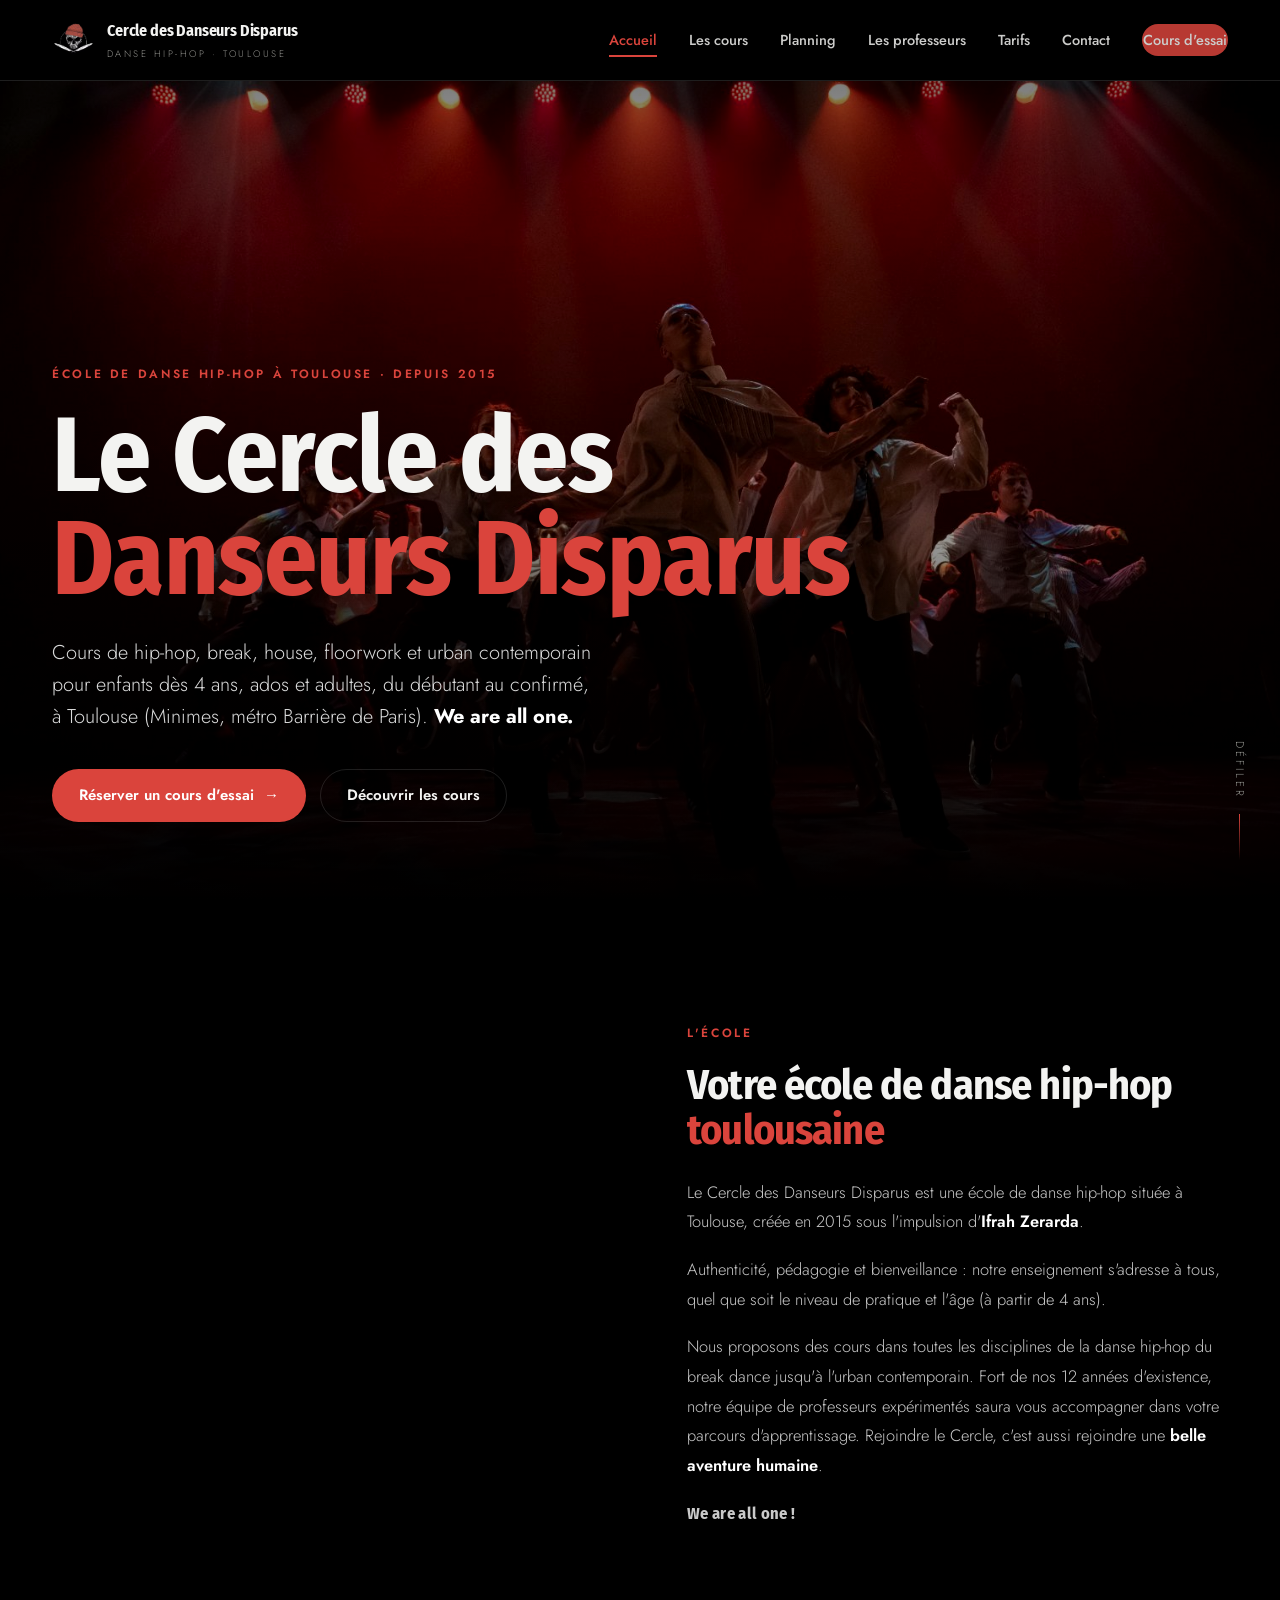
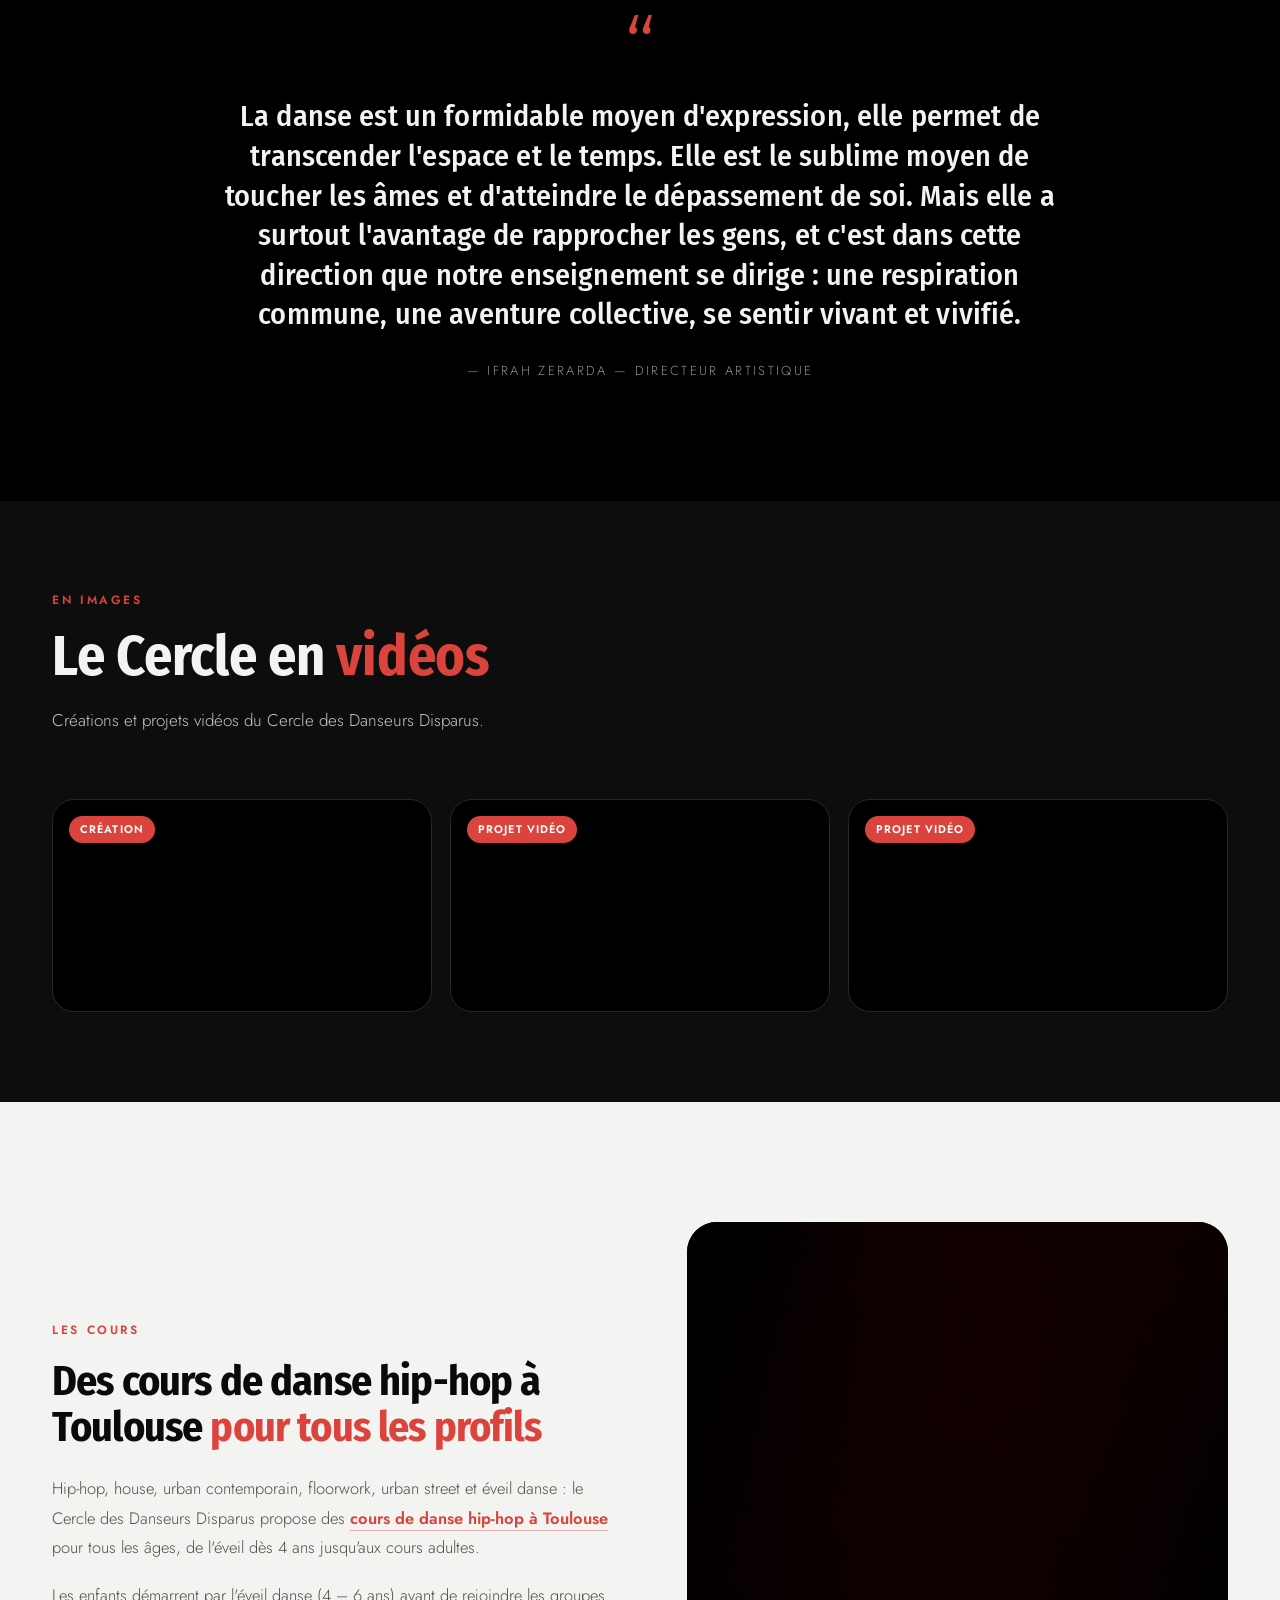
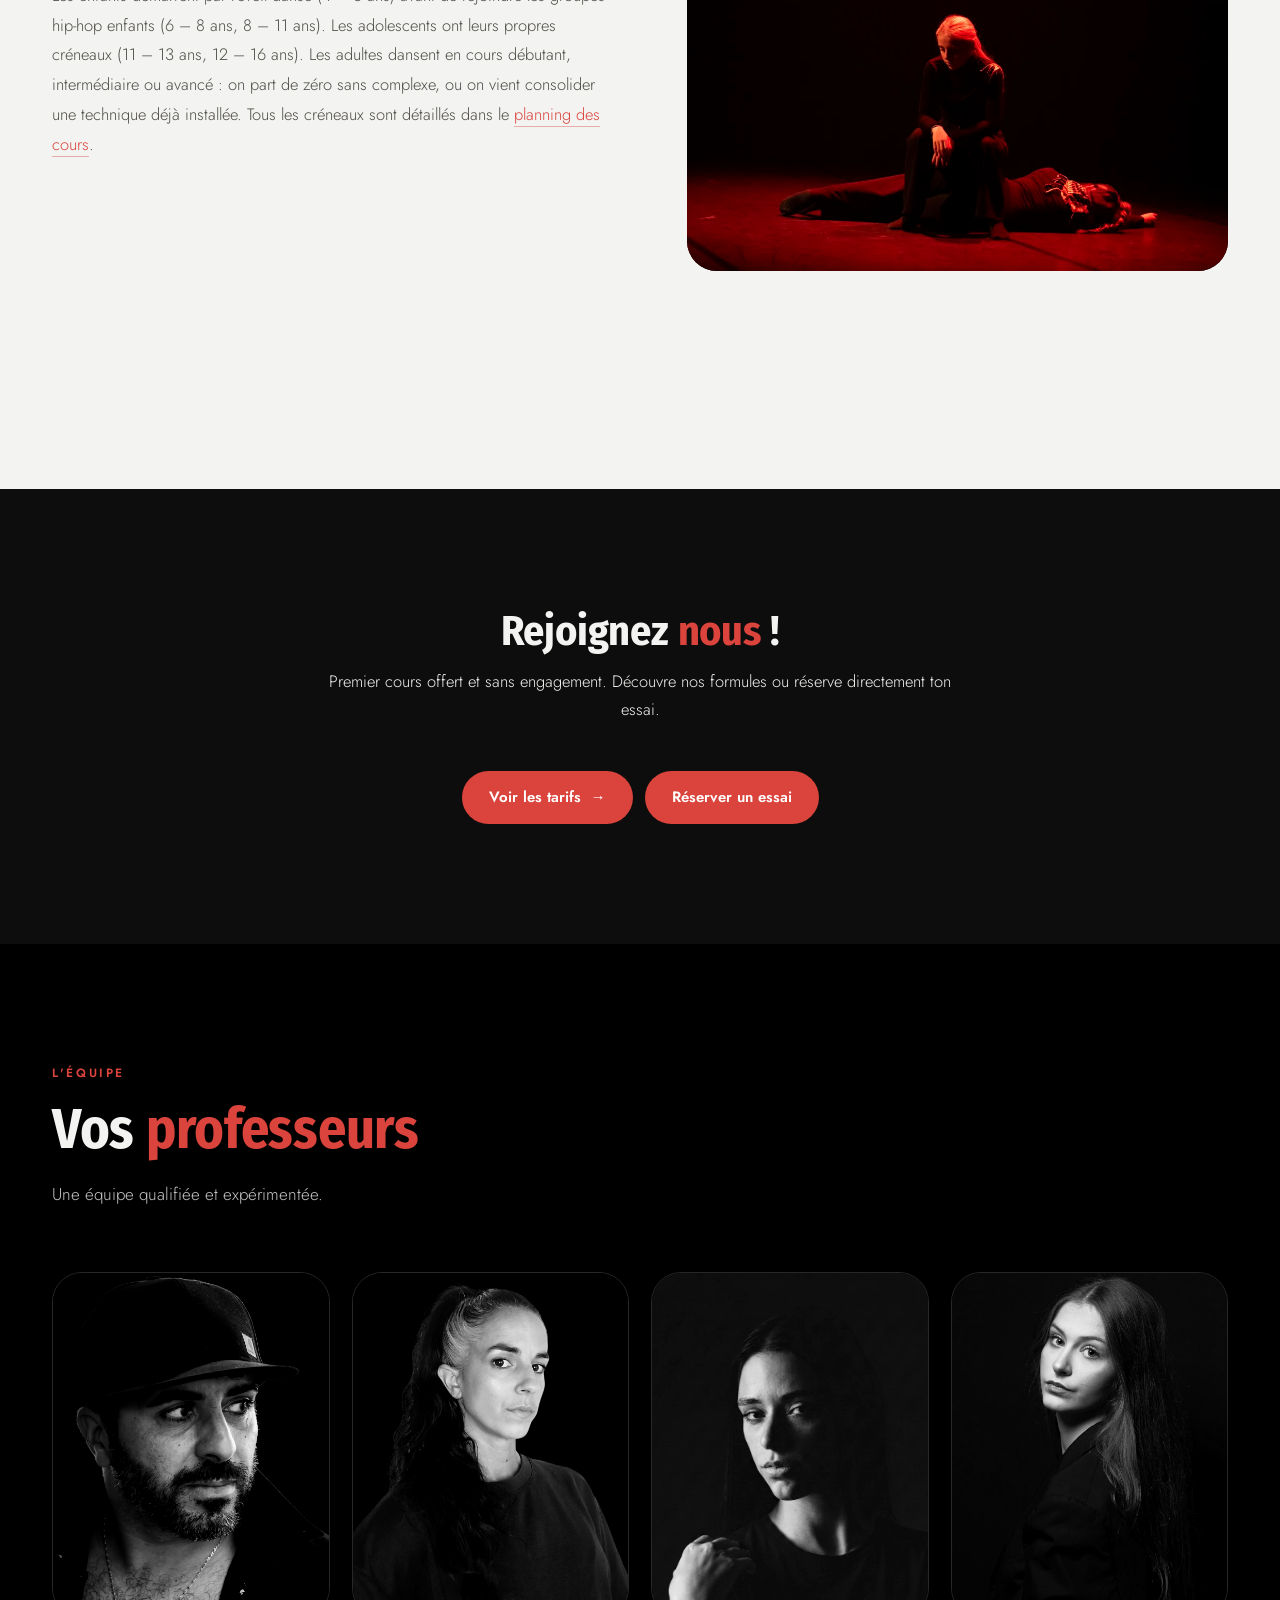
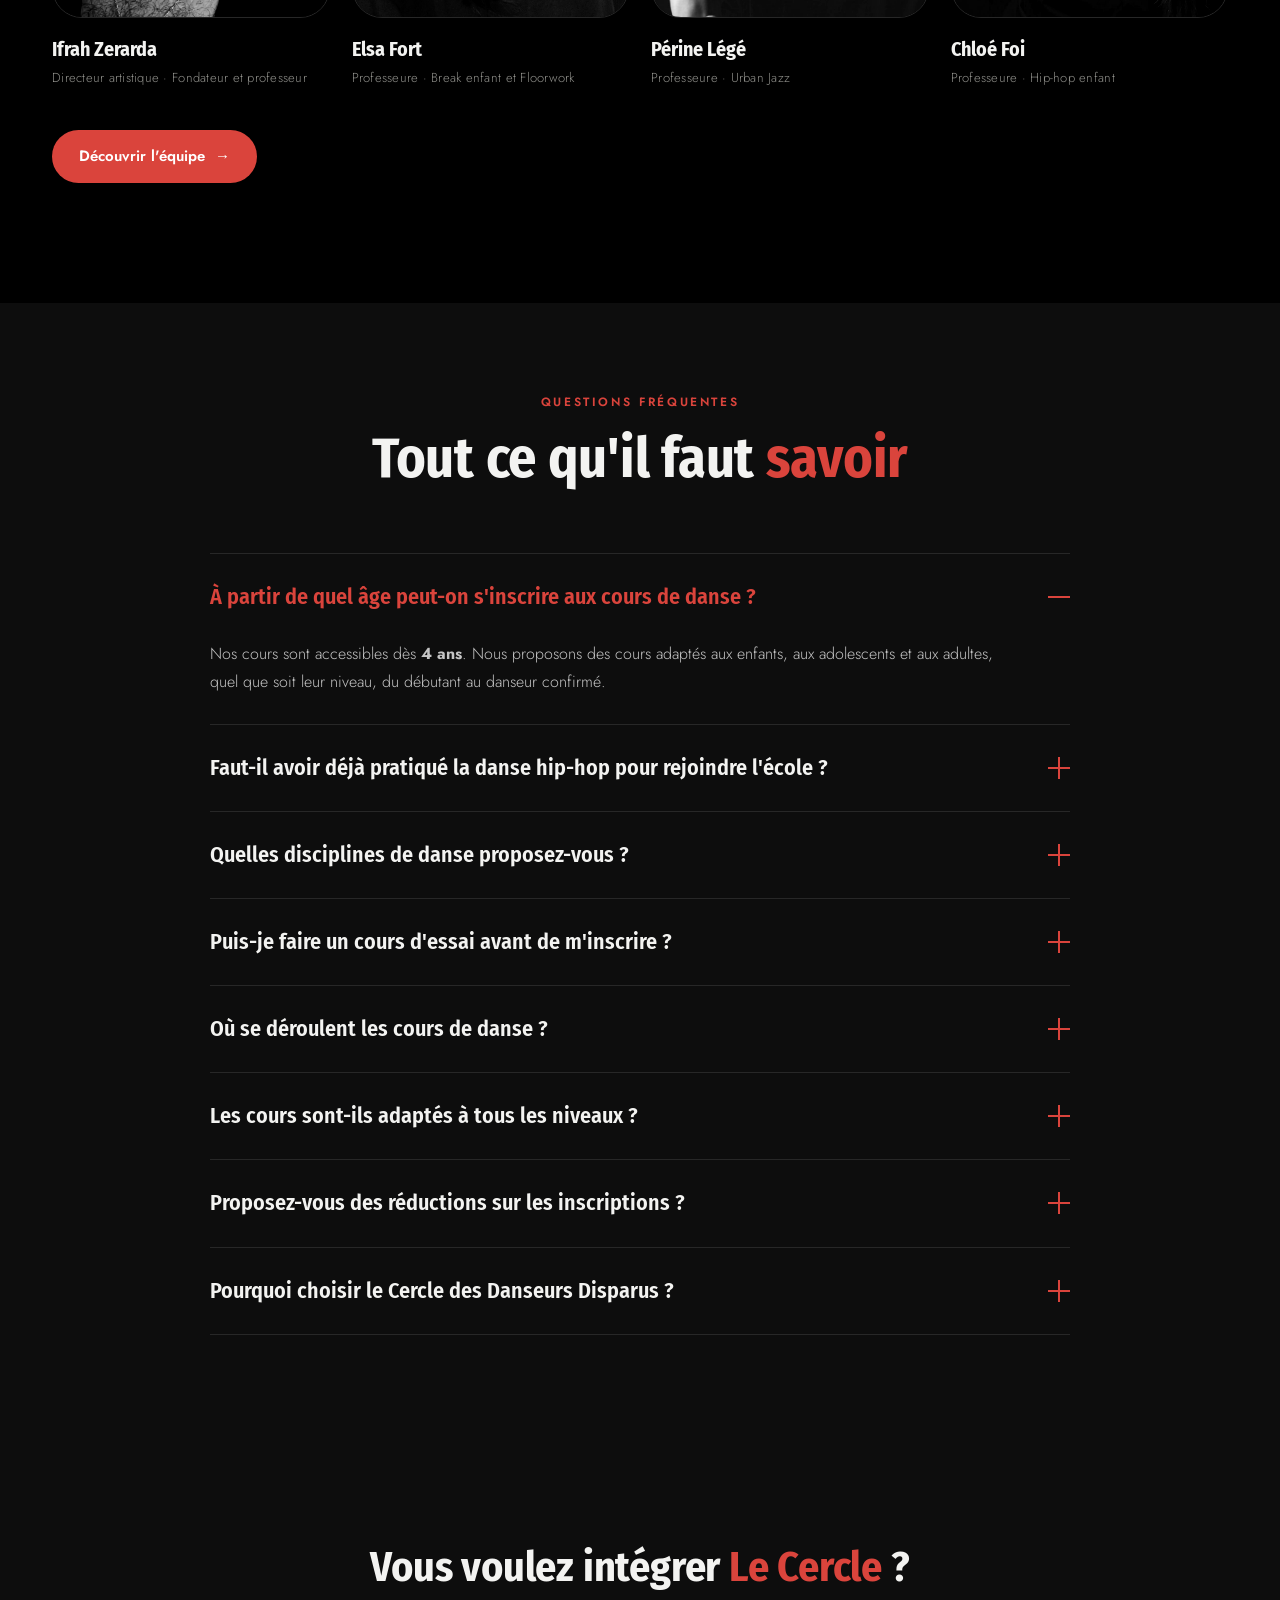
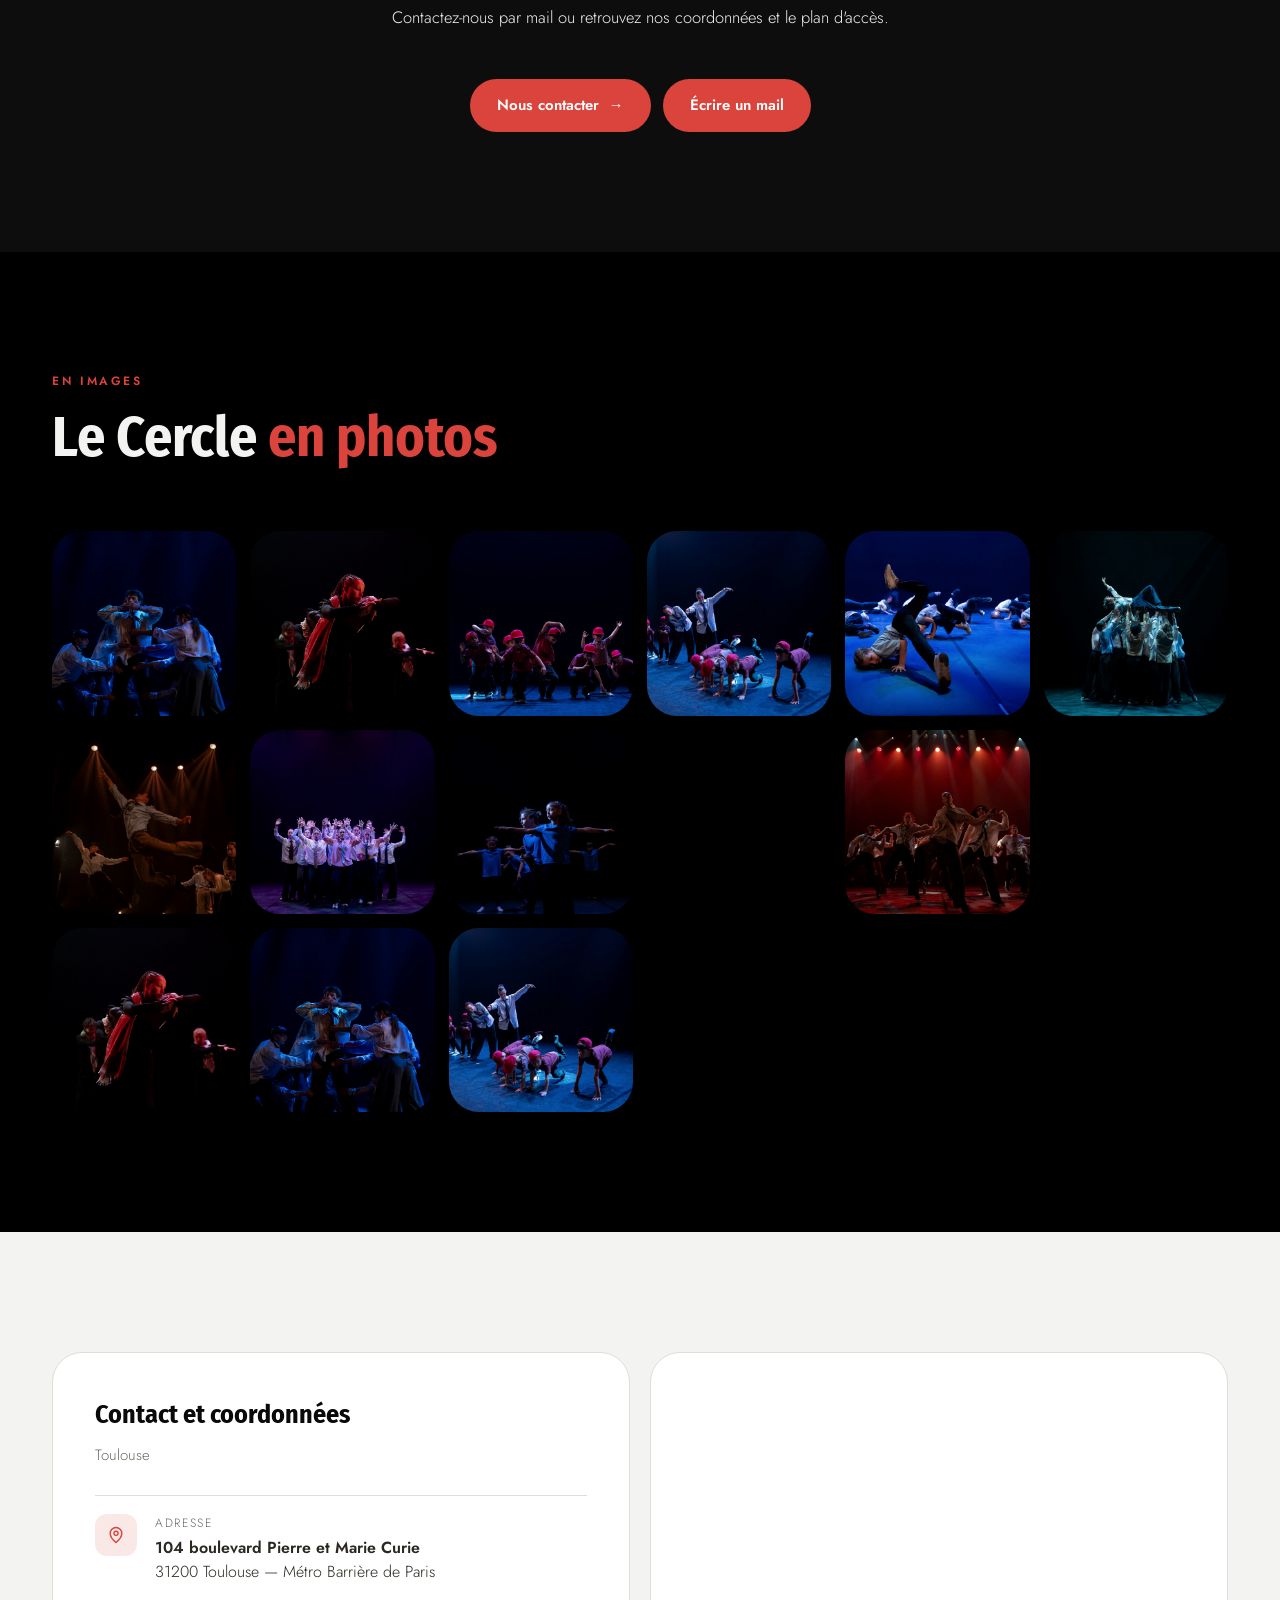
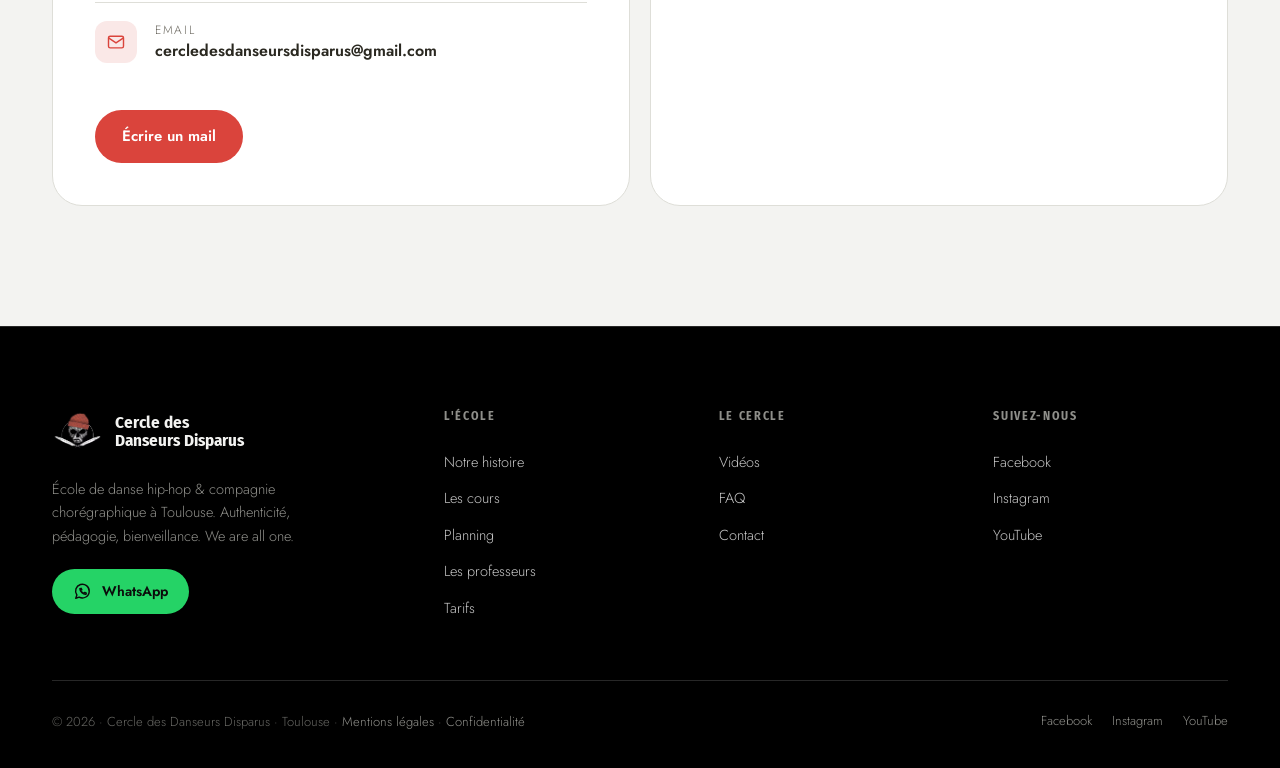
==== commit 87a60498: "Add files via upload" ====
--- a/index.html
+++ b/index.html
@@ -67,7 +67,7 @@
       <a href="/professeurs">Les professeurs</a>
       <a href="/tarifs">Tarifs</a>
       <a href="/contact">Contact</a>
-      <a class="btn btn-red" href="https://docs.google.com/forms/d/e/1FAIpQLSeXAdJ4B8Dr3se_7oLj5BZ57KyVhqBpq8KKKDBNUeqoxBCbdw/viewform" target="_blank" rel="noopener">Cours d'essai</a>
+      <a class="btn btn-red" href="mailto:cercledesdanseursdisparus@gmail.com?subject=Cours%20d%27essai">Cours d'essai</a>
     </nav>
     <button class="mburger" aria-label="Menu">☰</button>
   </div>
@@ -79,9 +79,9 @@
   <div class="fade"></div>
   <div class="mhero-in container">
     <h1><span class="kicker">École de danse hip-hop à Toulouse · depuis 2015</span>Le Cercle des <em>Danseurs Disparus</em></h1>
-    <p>Une école à taille humaine où l'on apprend, on crée et on grandit ensemble. <b style="color:#fff">We are all one.</b></p>
+    <p>Cours de hip-hop, break, house, floorwork et urban contemporain pour enfants dès 4 ans, ados et adultes, du débutant au confirmé, à Toulouse (Minimes, métro Barrière de Paris). <b style="color:#fff">We are all one.</b></p>
     <div class="acts">
-      <a class="btn btn-red" href="https://docs.google.com/forms/d/e/1FAIpQLSeXAdJ4B8Dr3se_7oLj5BZ57KyVhqBpq8KKKDBNUeqoxBCbdw/viewform" target="_blank" rel="noopener">Réserver un cours d'essai <span class="ar">→</span></a>
+      <a class="btn btn-red" href="mailto:cercledesdanseursdisparus@gmail.com?subject=Cours%20d%27essai">Réserver un cours d'essai <span class="ar">→</span></a>
       <a class="btn btn-ghost" href="/cours">Découvrir les cours</a>
     </div>
   </div>
@@ -108,24 +108,6 @@
       <figcaption>— Ifrah Zerarda — Directeur artistique</figcaption>
     </figure>
 
-    <div class="rentree-band reveal">
-      <div class="rb-main">
-        <span class="kicker">Rentrée 2026 – 2027</span>
-        <h3>La rentrée aura lieu le <em>7 septembre 2026</em></h3>
-        <p>Dans notre local situé au <b>104 boulevard Pierre et Marie Curie, 31200 Toulouse</b> — à proximité du métro <b>Barrière de Paris</b>.</p>
-        <p class="rb-sub">Consultez le planning et les tarifs de nos cours pour la saison 2026‑2027.</p>
-        <div class="rb-acts">
-          <a class="btn btn-red" href="/planning">Le planning <span class="ar">→</span></a>
-          <a class="btn btn-red" href="/tarifs">Les tarifs</a>
-        </div>
-      </div>
-      <aside class="rb-new">
-        <span class="nt">Nouveauté</span>
-        <b>Urban Jazz</b>
-        <p>Cette année, retrouvez <b>Périne</b> pour un cours Urban Jazz Adulte.</p>
-        <div class="rb-when">Le mardi · 21h – 22h</div>
-      </aside>
-    </div>
   </div>
 </section>
 
@@ -171,7 +153,7 @@
       </div>
       <div class="ptcta-act">
         <a class="btn btn-red" href="/tarifs">Voir les tarifs <span class="ar">→</span></a>
-        <a class="btn btn-red" href="https://docs.google.com/forms/d/e/1FAIpQLSeXAdJ4B8Dr3se_7oLj5BZ57KyVhqBpq8KKKDBNUeqoxBCbdw/viewform" target="_blank" rel="noopener">Réserver un essai</a>
+        <a class="btn btn-red" href="mailto:cercledesdanseursdisparus@gmail.com?subject=Cours%20d%27essai">Réserver un essai</a>
       </div>
     </div>
   </div>
@@ -281,7 +263,6 @@
         <div class="sub">Toulouse</div>
         <div class="crow"><span class="ci"><svg viewBox="0 0 24 24"><path d="M12 21s-7-5.5-7-11a7 7 0 0 1 14 0c0 5.5-7 11-7 11z"/><circle cx="12" cy="10" r="2.5"/></svg></span><div><div class="k">Adresse</div><div class="v"><b>104 boulevard Pierre et Marie Curie</b><br />31200 Toulouse — Métro Barrière de Paris</div></div></div>
         <div class="crow"><span class="ci"><svg viewBox="0 0 24 24"><rect x="3" y="5" width="18" height="14" rx="2"/><path d="M3 7l9 6 9-6"/></svg></span><div><div class="k">Email</div><a class="v" href="mailto:cercledesdanseursdisparus@gmail.com"><b>cercledesdanseursdisparus@gmail.com</b></a></div></div>
-        <div class="crow"><span class="ci"><svg viewBox="0 0 24 24"><circle cx="12" cy="12" r="9"/><path d="M12 7v5l3 2"/></svg></span><div><div class="k">Rentrée</div><div class="v">Lundi 7 septembre 2026 — saison 2026/2027</div></div></div>
         <div class="cbtns">
           <a class="btn btn-red" href="mailto:cercledesdanseursdisparus@gmail.com">Écrire un mail</a>
         </div>
@@ -300,6 +281,7 @@
       <div>
         <div class="fb"><img src="assets/logo.png" alt="C3D" /><b>Cercle des<br />Danseurs Disparus</b></div>
         <p class="fdesc">École de danse hip-hop &amp; compagnie chorégraphique à Toulouse. Authenticité, pédagogie, bienveillance. We are all one.</p>
+        <a class="btn btn-wa fwa" href="https://wa.me/33674048003" target="_blank" rel="noopener"><svg viewBox="0 0 24 24" aria-hidden="true"><path d="M20.5 11.6a8.6 8.6 0 0 1-12.7 7.5L3.5 20.5l1.4-4.1A8.6 8.6 0 1 1 20.5 11.6z"/><path d="M9 9.2c.3 1.9 2.2 4.2 4.6 5.1l1.3-1.2 1.9.9-.4 1.6c-3.6.4-7.6-3.4-7.7-7.1l1.6-.5.9 1.9z"/></svg>WhatsApp</a>
       </div>
       <div class="fcol"><h3>L'école</h3><a href="/#ecole">Notre histoire</a><a href="/cours">Les cours</a><a href="/planning">Planning</a><a href="/professeurs">Les professeurs</a><a href="/tarifs">Tarifs</a></div>
       <div class="fcol"><h3>Le Cercle</h3><a href="/#videos">Vidéos</a><a href="/#faq">FAQ</a><a href="/contact">Contact</a></div>
@@ -312,27 +294,6 @@
   </div>
 </footer>
 
-<!-- POPUP RENTRÉE -->
-<div class="amodal" id="rentree" hidden>
-  <div class="amodal-bg" data-close></div>
-  <div class="amodal-card" role="dialog" aria-modal="true" aria-labelledby="am-title">
-    <button class="amodal-x" data-close aria-label="Fermer">✕</button>
-    <span class="amodal-kick">Saison 2026 / 2027</span>
-    <h3 id="am-title">La rentrée du Cercle est le<br /><em>lundi 7 septembre</em></h3>
-    <p class="amodal-free">Cours d'essai gratuit !</p>
-    <div class="amodal-new">
-      <span class="nt">Nouveauté 2026 / 2027</span>
-      <b>Urban Jazz</b> — le mardi de 21h à 22h
-    </div>
-    <ul class="amodal-list">
-      <li>104 Boulevard Pierre et Marie Curie</li>
-      <li>Centre Culturel des Mazades <span>(cours du mercredi uniquement)</span></li>
-    </ul>
-    <p class="amodal-cta-txt">Inscrivez-vous dès maintenant — soyez des nôtres.</p>
-    <a class="btn btn-red" href="https://docs.google.com/forms/d/e/1FAIpQLSeXAdJ4B8Dr3se_7oLj5BZ57KyVhqBpq8KKKDBNUeqoxBCbdw/viewform" target="_blank" rel="noopener" data-close>Je m'inscris <span class="ar">→</span></a>
-    <div class="amodal-tag">We are all one</div>
-  </div>
-</div>
 
 
 <script src="moderne.js"></script>
--- a/moderne.css
+++ b/moderne.css
@@ -418,3 +418,28 @@
   .ptcta-act,.hero-cta,.hcta{flex-wrap:wrap}
   .btn{white-space:normal}
 }
+
+/* ---------- bouton WhatsApp ---------- */
+.btn-wa{background:#25D366;color:#0b0b0b}
+.btn-wa:hover{background:#1fb95a}
+.btn-wa svg{width:19px;height:19px;fill:none;stroke:currentColor;stroke-width:1.8;stroke-linejoin:round}
+.mfoot .fwa{margin-top:22px;padding:11px 20px;font-size:14px}
+
+/* ---------- visite 360° (page contact) ---------- */
+.visite360{position:relative;margin-top:48px;border-radius:var(--rl);overflow:hidden;border:1px solid var(--line);aspect-ratio:16/9;background:#000}
+.visite360>img{position:absolute;inset:0;width:100%;height:100%;object-fit:cover}
+.visite360::after{content:"";position:absolute;inset:0;background:linear-gradient(90deg,rgba(0,0,0,.9) 0%,rgba(0,0,0,.74) 40%,rgba(0,0,0,0) 72%);pointer-events:none}
+.v360-txt{position:absolute;top:0;bottom:0;left:0;z-index:1;display:flex;flex-direction:column;justify-content:center;padding:44px;max-width:520px}
+.v360-txt h3{font-family:'Fira Sans Condensed',sans-serif;font-weight:700;font-size:clamp(28px,3.6vw,44px);line-height:1.05;margin:14px 0;color:#fff}
+.v360-txt h3 em{font-style:normal;color:var(--red)}
+.v360-txt p{font-size:16px;line-height:1.7;color:#d9d9d9;margin-bottom:24px}
+.v360-txt .btn{align-self:flex-start}
+.visite360 iframe{position:absolute;inset:0;width:100%;height:100%;border:0;z-index:2;background:#191b1a}
+.visite360.on>img,.visite360.on::after,.visite360.on .v360-txt{display:none}
+@media(max-width:760px){
+  .visite360{aspect-ratio:4/5;margin-top:36px}
+  .visite360.on{aspect-ratio:auto;height:80vh}
+  .visite360>img{object-position:74% center}
+  .visite360::after{background:linear-gradient(0deg,rgba(0,0,0,.92) 0%,rgba(0,0,0,.78) 55%,rgba(0,0,0,.2) 100%)}
+  .v360-txt{top:auto;padding:28px 24px;justify-content:flex-end}
+}
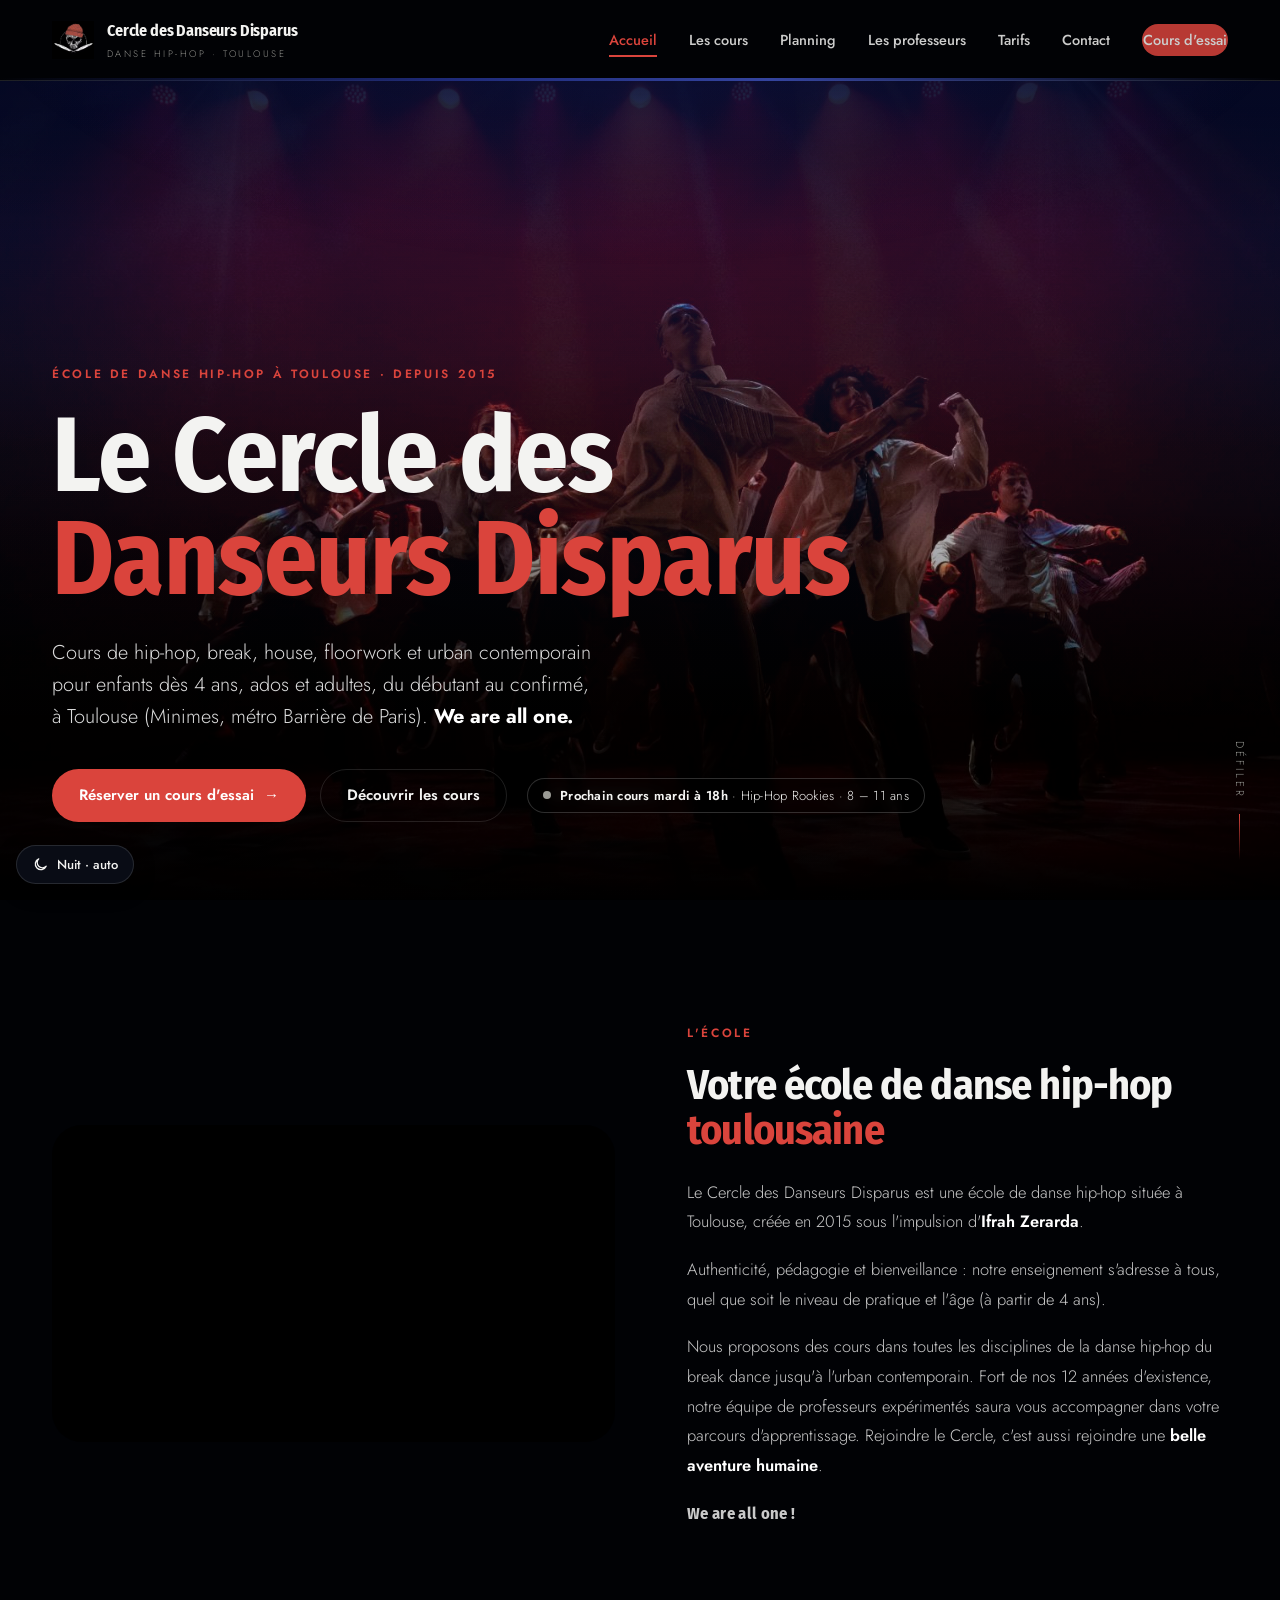
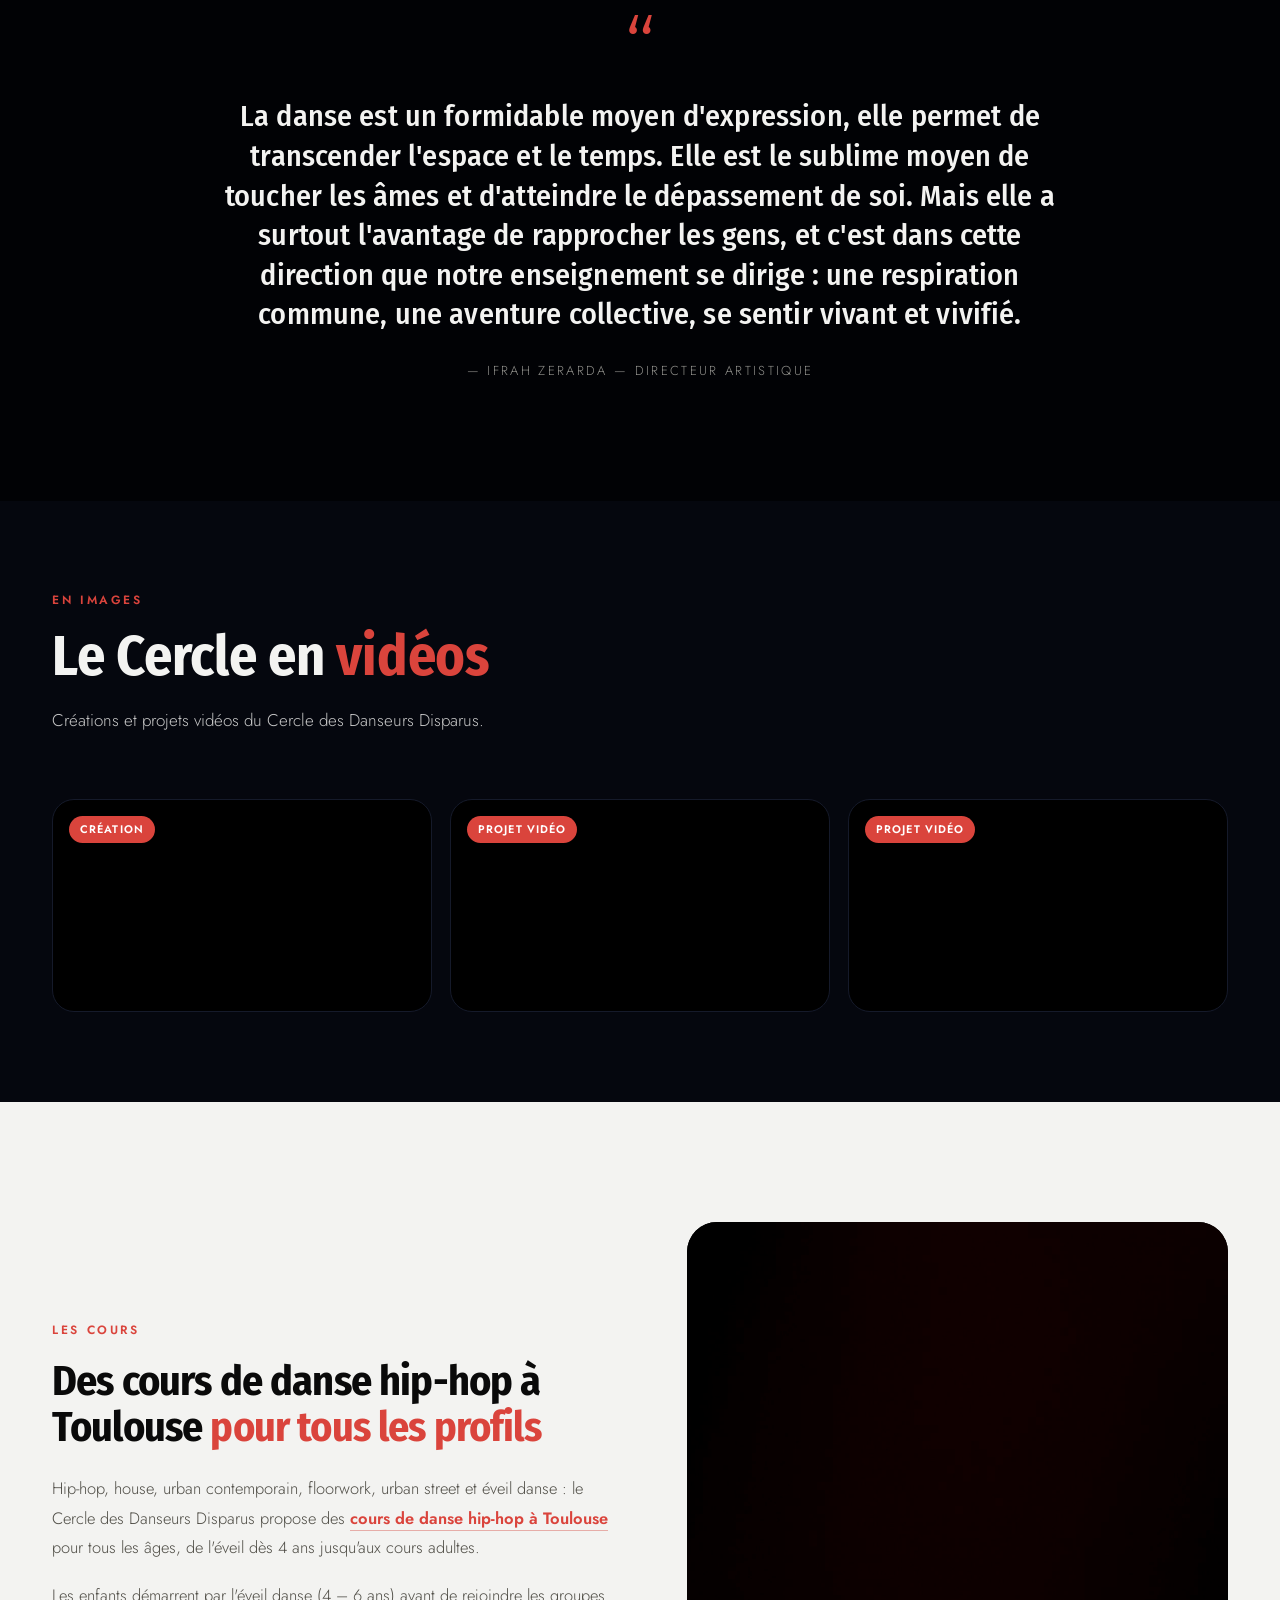
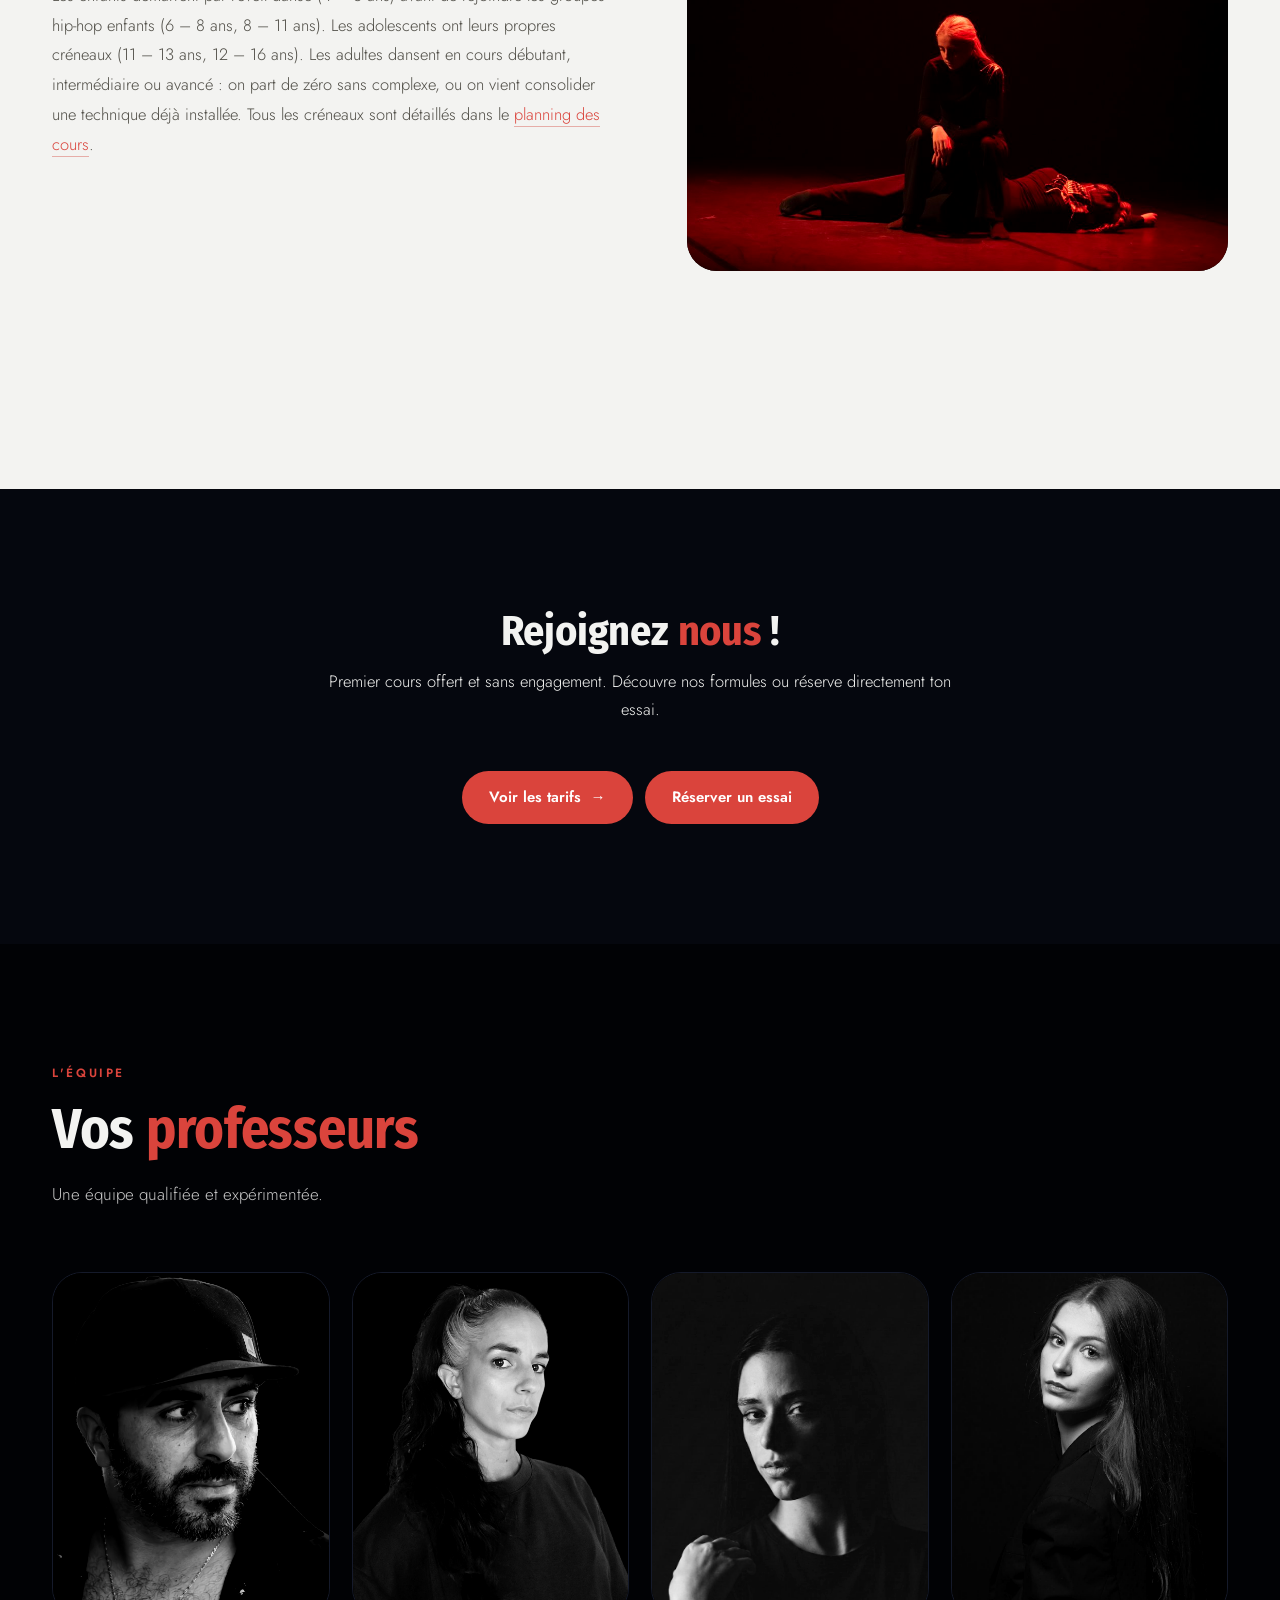
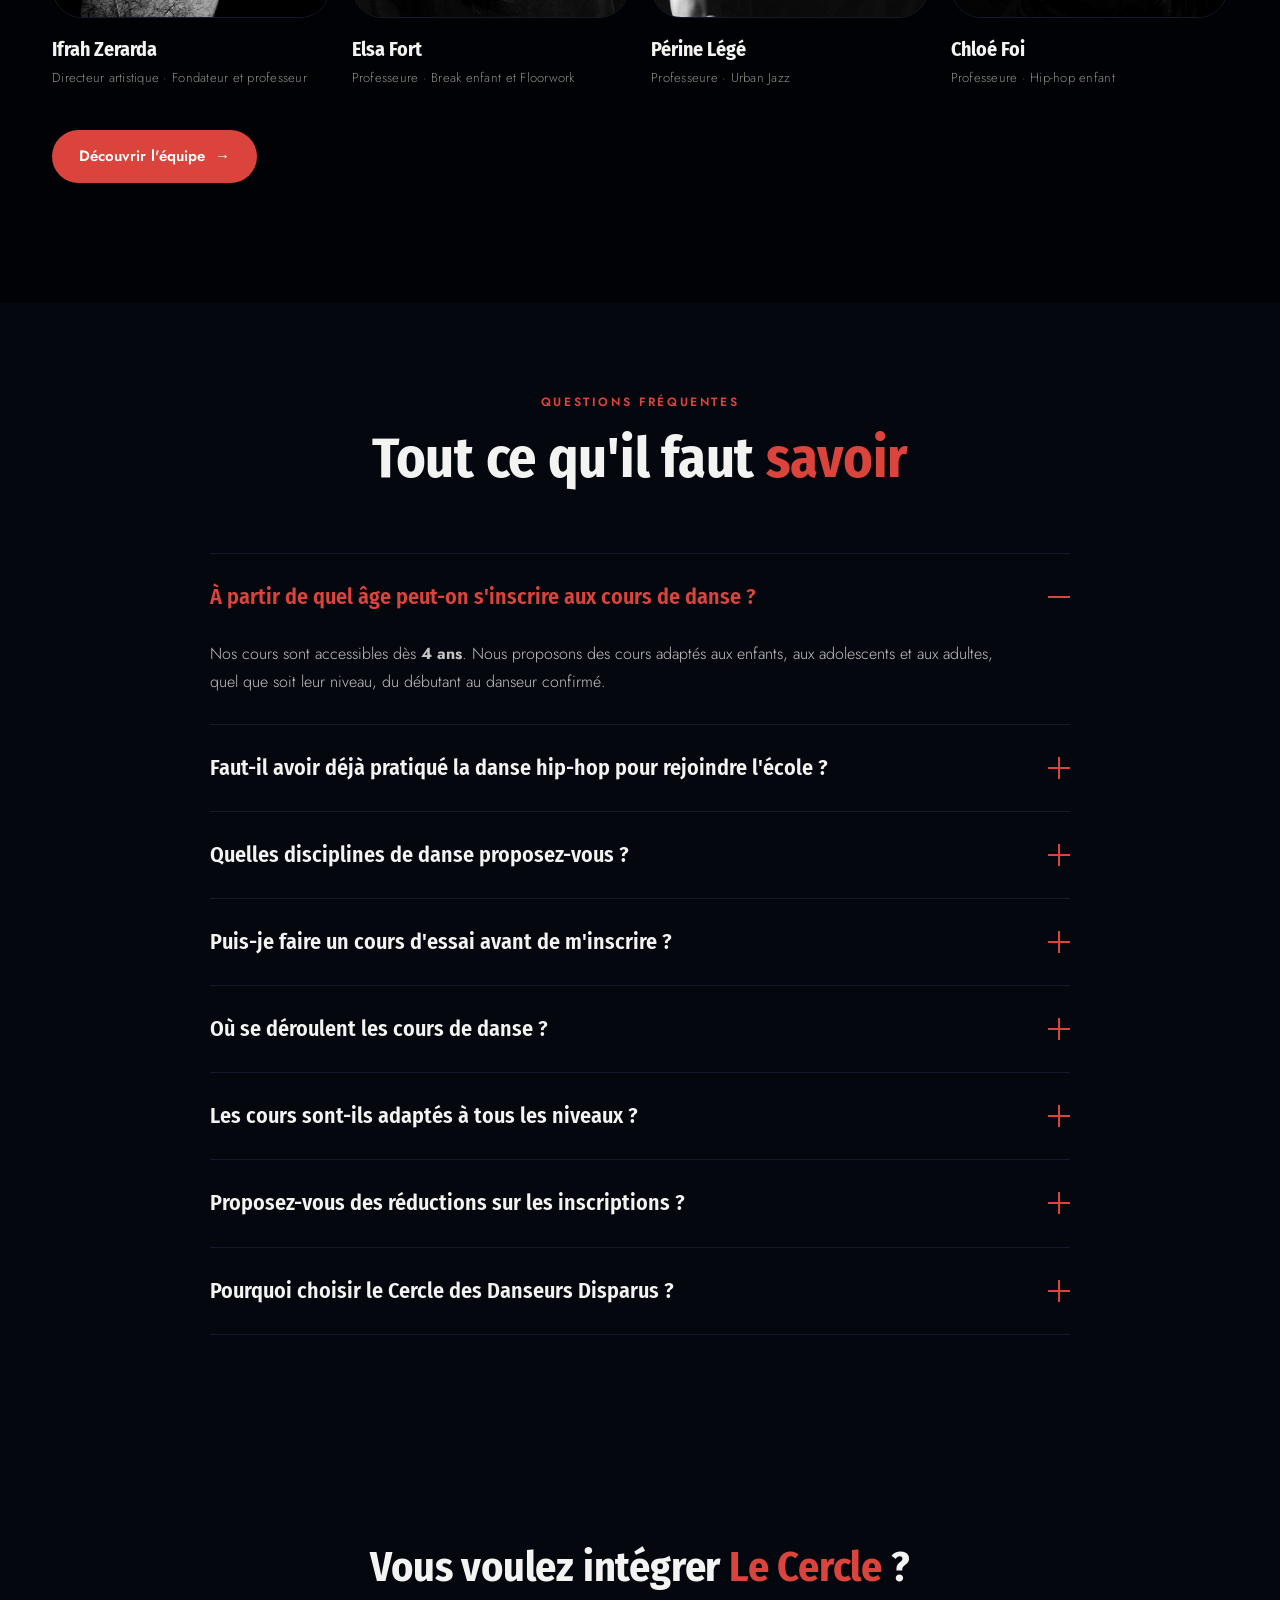
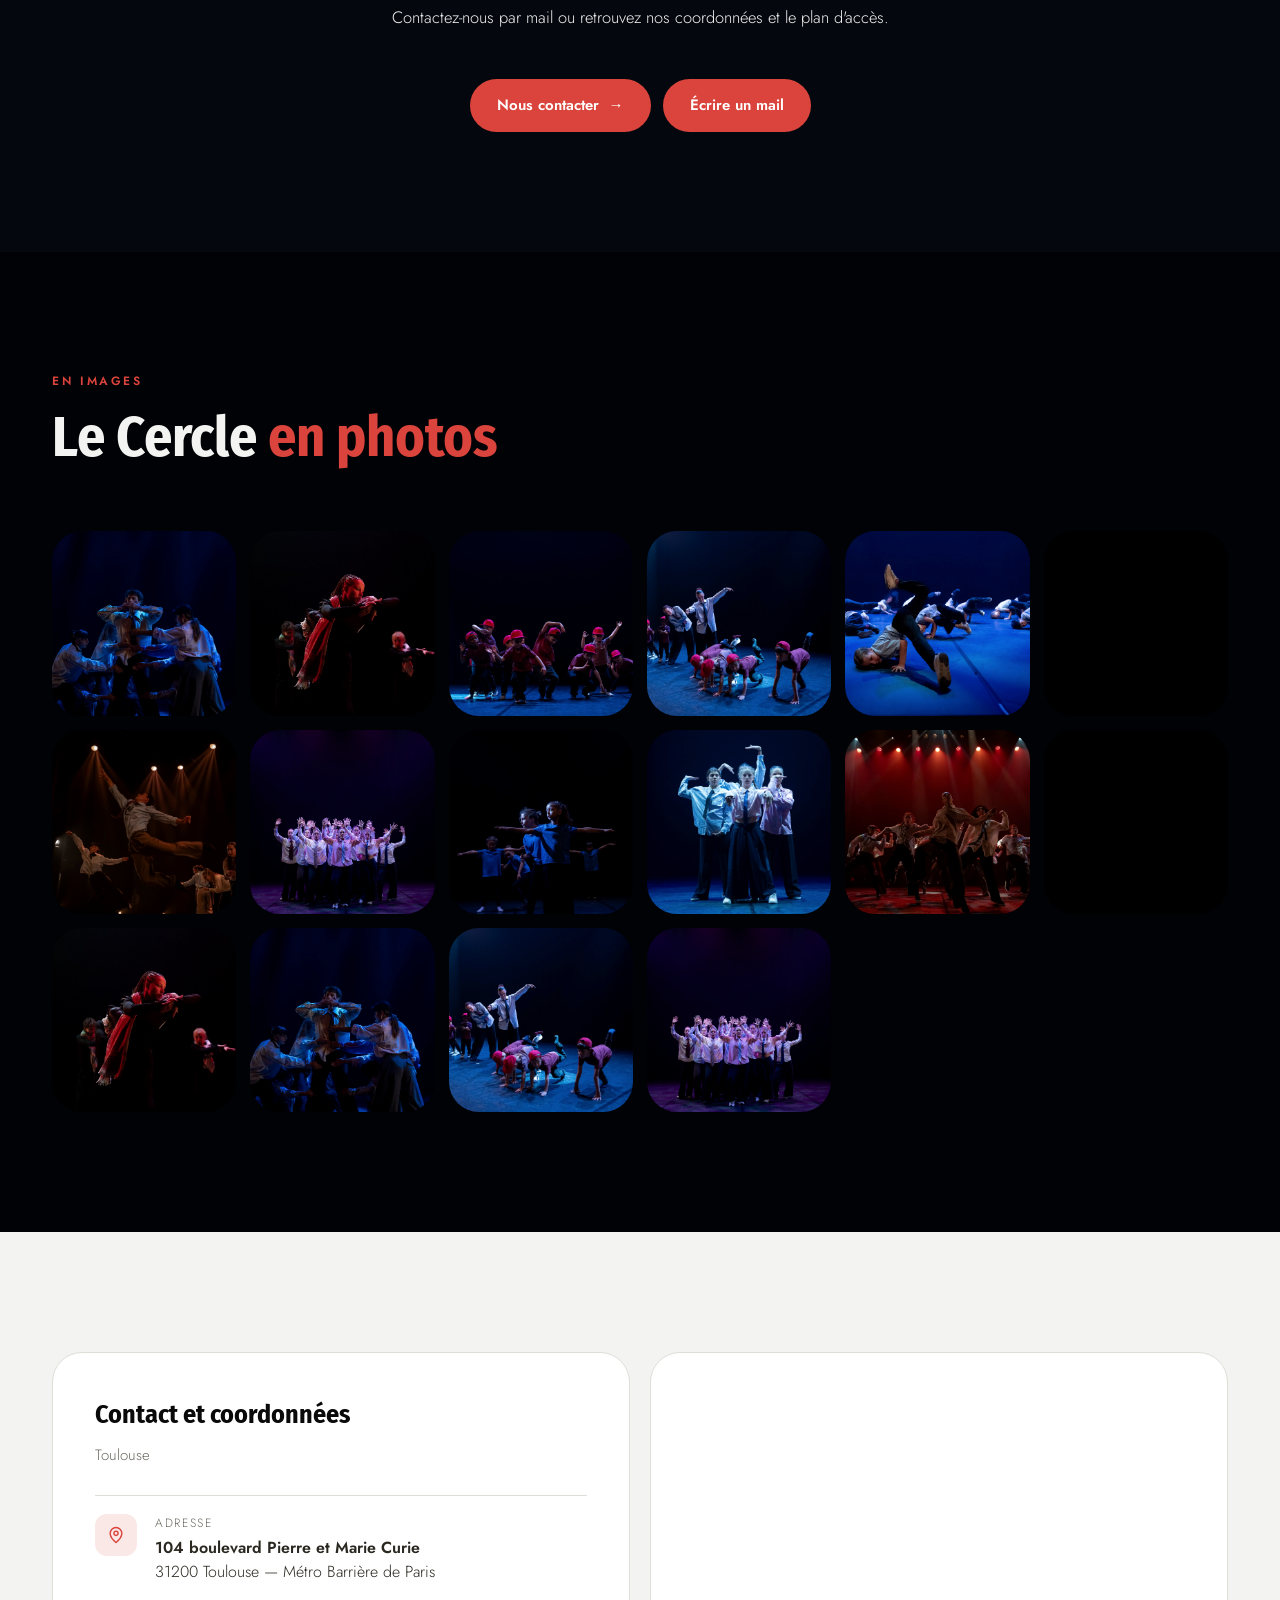
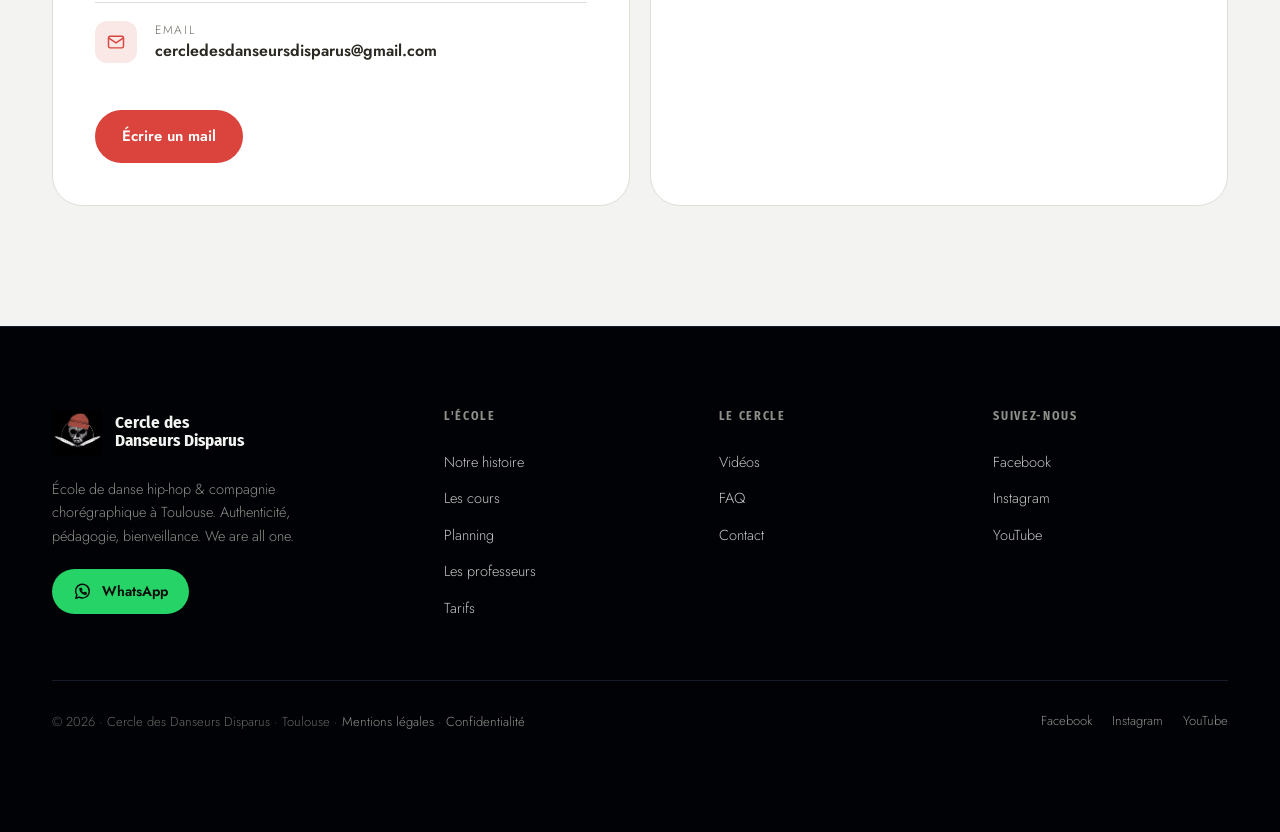
==== commit 817f567f: "Add files via upload" ====
--- a/index.html
+++ b/index.html
@@ -53,6 +53,8 @@
 }
 </script>
 <link rel="stylesheet" href="moderne.css" />
+<link rel="stylesheet" href="ciel.css" />
+<script src="ciel.js"></script>
 </head>
 <body>
 
@@ -83,6 +85,7 @@
     <div class="acts">
       <a class="btn btn-red" href="mailto:cercledesdanseursdisparus@gmail.com?subject=Cours%20d%27essai">Réserver un cours d'essai <span class="ar">→</span></a>
       <a class="btn btn-ghost" href="/cours">Découvrir les cours</a>
+      <a class="cercle-live" href="/planning#planning" title="Voir le planning des cours"><span class="point"></span><span class="txt"><b>Planning des cours</b><span class="sep"> · </span><span class="det">les horaires de la semaine</span></span></a>
     </div>
   </div>
   <div class="scrolltag"><span>Défiler</span><i></i></div>
@@ -297,5 +300,6 @@
 
 
 <script src="moderne.js"></script>
+<script src="maintenant.js"></script>
 </body>
 </html>
--- a/moderne.css
+++ b/moderne.css
@@ -80,10 +80,10 @@
 /* ---------- hero ---------- */
 .mhero{position:relative;min-height:100svh;display:flex;align-items:flex-end;overflow:hidden}
 .mhero .ph,.mhero .hbg{position:absolute;inset:0;z-index:0}
-.mhero .hbg img{width:100%;height:100%;object-fit:cover;object-position:center 25%;filter:contrast(1.08) brightness(.78)}
+.mhero .hbg img{width:100%;height:100%;object-fit:cover;object-position:center 25%;filter:contrast(1.06) brightness(.96)}
 .mhero .fade{position:absolute;inset:0;z-index:1;
-  background:linear-gradient(180deg,rgba(0,0,0,.55) 0%,rgba(0,0,0,.05) 26%,rgba(0,0,0,.15) 55%,rgba(0,0,0,.82) 90%,#000 100%)}
-.mhero .fade::after{content:"";position:absolute;inset:0;background:radial-gradient(130% 80% at 15% 90%,rgba(0,0,0,.45),transparent 55%)}
+  background:linear-gradient(180deg,rgba(0,0,0,.5) 0%,rgba(0,0,0,0) 26%,rgba(0,0,0,.05) 55%,rgba(0,0,0,.78) 90%,#000 100%)}
+.mhero .fade::after{content:"";position:absolute;inset:0;background:radial-gradient(130% 80% at 15% 90%,rgba(0,0,0,.6),transparent 55%)}
 .mhero-in{position:relative;z-index:2;width:100%;padding-bottom:78px;padding-top:120px}
 .mhero .kicker{margin-bottom:22px}
 .mhero h1{font-family:'Fira Sans Condensed',sans-serif;font-weight:700;font-size:clamp(46px,8.2vw,108px);line-height:.98;letter-spacing:-.005em;max-width:16ch}
--- a/ciel.css
+++ b/ciel.css
@@ -0,0 +1,84 @@
+/* ============ C3D · Le site suit le ciel de Toulouse (version fond noir) ============
+   data-ciel sur <html> : aube | jour | crepuscule | nuit (posé par ciel.js) */
+
+/* Changement d'ambiance en douceur */
+html.ciel-anim body,html.ciel-anim body *{transition:background-color 1.4s ease,color 1.4s ease,border-color 1.4s ease!important}
+
+/* ---------- version « fond noir » : chaque moment a sa nuance de noir ---------- */
+html[data-ciel=aube]{--ink:#0f0b0c;--coal:#191314;--coal2:#231b1d;--line:#352a2c;--lueur:rgba(255,190,205,.2);
+  --horizon:linear-gradient(90deg,rgba(255,191,204,0),#ffbfcc 30%,#ffe0b8 60%,rgba(255,224,184,0))}
+html[data-ciel=jour]{--ink:#111111;--coal:#1b1b1b;--coal2:#252525;--line:#303030;--lueur:rgba(185,215,255,.14);
+  --horizon:linear-gradient(90deg,rgba(150,200,255,0),#96c8ff 30%,#d6ebff 60%,rgba(214,235,255,0))}
+html[data-ciel=crepuscule]{--ink:#03050b;--coal:#090c15;--coal2:#121725;--line:#1d2232;--lueur:rgba(70,100,235,.3);
+  --horizon:linear-gradient(90deg,rgba(60,90,220,0),#3c5adc 35%,#7d93ff 60%,rgba(125,147,255,0))}
+html[data-ciel=nuit]{--ink:#010205;--coal:#05070e;--coal2:#0b0e19;--line:#151a2a;--lueur:rgba(35,50,150,.2);
+  --horizon:linear-gradient(90deg,rgba(30,40,110,0),#1e2a78 35%,#34449e 60%,rgba(52,68,158,0))}
+
+/* le menu prend la nuance du moment */
+html[data-ciel] .mnav{background:var(--ink)}
+/* ligne d'horizon colorée sous le menu (toutes les pages) */
+html[data-ciel] .mnav::after{content:"";position:absolute;left:0;right:0;bottom:-1px;height:3px;background:var(--horizon);opacity:1;transition:opacity 1.4s ease}
+/* lueur du ciel en haut de l'écran, qui reste pendant le défilement */
+html[data-ciel] body::before{content:"";position:fixed;left:0;right:0;top:0;height:70vh;z-index:79;pointer-events:none;
+  background:radial-gradient(ellipse 75% 70% at 50% -8%,var(--lueur),rgba(0,0,0,0) 72%)}
+
+/* ---------- voile de couleur léger sur le haut de la photo d'accueil ---------- */
+.ciel-voile{position:absolute;inset:0;z-index:1;pointer-events:none}
+.ciel-voile i{position:absolute;inset:0;opacity:0;transition:opacity 1.8s ease}
+.ciel-voile [data-p=aube]{background:linear-gradient(180deg,rgba(255,190,200,0.5) 0%,rgba(255,190,200,0.38) 8%,rgba(255,190,200,0.225) 16%,rgba(255,190,200,0.1) 24%,rgba(255,190,200,0.03) 32%,rgba(255,190,200,0.0) 40%);mix-blend-mode:screen}
+.ciel-voile [data-p=jour]{background:linear-gradient(180deg,rgba(170,214,255,0.42) 0%,rgba(170,214,255,0.319) 8%,rgba(170,214,255,0.189) 16%,rgba(170,214,255,0.084) 24%,rgba(170,214,255,0.025) 32%,rgba(170,214,255,0.0) 40%);mix-blend-mode:screen}
+.ciel-voile [data-p=crepuscule]{background:linear-gradient(180deg,rgba(30,45,125,0.95) 0%,rgba(30,45,125,0.722) 8%,rgba(30,45,125,0.427) 16%,rgba(30,45,125,0.19) 24%,rgba(30,45,125,0.057) 32%,rgba(30,45,125,0.0) 40%);mix-blend-mode:multiply}
+.ciel-voile [data-p=nuit]{background:linear-gradient(180deg,rgba(8,14,60,0.97) 0%,rgba(8,14,60,0.85) 10%,rgba(8,14,60,0.6) 20%,rgba(8,14,60,0.35) 30%,rgba(8,14,60,0.15) 40%,rgba(8,14,60,0) 50%);mix-blend-mode:multiply}
+.ciel-voile i.lune{background:linear-gradient(180deg,rgba(60,90,210,0) 0%,rgba(60,90,210,0.05) 10%,rgba(60,90,210,0.14) 18%,rgba(60,90,210,0.27) 28%,rgba(60,90,210,0.33) 38%,rgba(60,90,210,0.28) 50%,rgba(60,90,210,0.16) 62%,rgba(60,90,210,0.06) 74%,rgba(60,90,210,0) 86%);mix-blend-mode:screen}
+.ciel-voile i.lune.lune-nuit{background:linear-gradient(180deg,rgba(45,65,170,0) 0%,rgba(45,65,170,0) 12%,rgba(45,65,170,0.04) 20%,rgba(45,65,170,0.1) 30%,rgba(45,65,170,0.14) 40%,rgba(45,65,170,0.11) 52%,rgba(45,65,170,0.05) 66%,rgba(45,65,170,0) 80%)}
+html[data-ciel=nuit] .mhero .hbg img{filter:contrast(1.06) brightness(.86)}
+.mhero .hbg img{transition:filter 1.8s ease}
+html[data-ciel=aube] .ciel-voile [data-p=aube],html[data-ciel=jour] .ciel-voile [data-p=jour],
+html[data-ciel=crepuscule] .ciel-voile [data-p=crepuscule],html[data-ciel=nuit] .ciel-voile [data-p=nuit]{opacity:1}
+
+/* ---------- « En ce moment au Cercle » (accueil et planning, voir maintenant.js) ---------- */
+.cercle-live{display:inline-flex;align-items:center;gap:9px;align-self:center;margin-left:6px;max-width:100%;font-size:13px;line-height:1.35;letter-spacing:.02em;color:#f3f3f1;padding:8px 15px;border-radius:999px;background:rgba(0,0,0,.38);border:1px solid rgba(255,255,255,.18);backdrop-filter:blur(6px);-webkit-backdrop-filter:blur(6px);text-decoration:none;transition:border-color .2s}
+.cercle-live:hover{border-color:var(--red)}
+.cercle-live b{font-weight:600}
+.cercle-live .point{width:8px;height:8px;border-radius:50%;background:#9a9a94;flex:none}
+.cercle-live.live{border-color:rgba(218,68,60,.75);background:rgba(218,68,60,.22)}
+.cercle-live.live .point{background:var(--red);animation:c3d-live 1.6s infinite}
+.cercle-live.surpage{display:flex;width:max-content;max-width:100%;margin:0 0 22px;color:var(--paper);background:var(--coal);border-color:var(--line);backdrop-filter:none}
+.slot.maintenant{border-color:var(--red)!important;box-shadow:0 0 0 3px rgba(218,68,60,.35),0 18px 40px -22px rgba(218,68,60,.9)}
+.slot.prochain{border-style:dashed!important;border-color:var(--red)!important}
+.slot .etat{display:flex;align-items:center;gap:6px;margin-bottom:8px;font:600 10px Jost,sans-serif;letter-spacing:.14em;text-transform:uppercase;color:var(--red)}
+.slot.exp .etat{color:#fff}
+.slot .etat i{width:7px;height:7px;border-radius:50%;background:currentColor}
+.slot.maintenant .etat i{animation:c3d-live 1.6s infinite}
+@keyframes c3d-live{0%{box-shadow:0 0 0 0 rgba(218,68,60,.7)}70%{box-shadow:0 0 0 8px rgba(218,68,60,0)}100%{box-shadow:0 0 0 0 rgba(218,68,60,0)}}
+/* mobile : toujours 2 lignes (titre / détail), pour que la page ne bouge pas quand le texte change */
+@media (max-width:760px){
+  .cercle-live{margin:6px 0 0;border-radius:18px;width:100%}
+  .cercle-live .txt{display:flex;flex-direction:column;min-width:0}
+  .cercle-live .sep{display:none}
+  .cercle-live b,.cercle-live .det{white-space:nowrap;overflow:hidden;text-overflow:ellipsis}
+}
+@media (prefers-reduced-motion:reduce){.cercle-live .point,.slot .etat i{animation:none!important}}
+
+/* ---------- bouton de choix de l'ambiance ---------- */
+.mfoot .mfoot-bot{padding-bottom:64px} /* laisse la place au bouton d'ambiance en bas de page */
+.ciel-ctrl{position:fixed;left:16px;bottom:16px;z-index:90;font-family:'Jost',sans-serif}
+.ciel-btn{display:flex;align-items:center;gap:8px;padding:9px 15px;border-radius:999px;border:1px solid var(--line-soft);
+  background:var(--coal2);background:color-mix(in srgb,var(--coal2) 86%,transparent);backdrop-filter:blur(10px);-webkit-backdrop-filter:blur(10px);
+  color:var(--paper);font:500 13px 'Jost',sans-serif;cursor:pointer;box-shadow:0 6px 22px rgba(0,0,0,.28)}
+.ciel-btn:hover{border-color:var(--red)}
+.ciel-ctrl .ic{display:inline-flex;width:17px;height:17px;flex:none}
+.ciel-ctrl .ic svg{width:100%;height:100%}
+.ciel-menu .ciel-info{display:flex;align-items:center;gap:9px;margin:0 0 4px;padding:10px 12px 11px;border-bottom:1px solid var(--line);font-size:12.5px;line-height:1.4;color:var(--mut)}
+.ciel-menu .ciel-info .ic{color:var(--red)}
+.ciel-menu{position:absolute;left:0;bottom:calc(100% + 8px);min-width:240px;max-height:calc(100vh - 90px);overflow:auto;background:var(--coal);border:1px solid var(--line);border-radius:16px;padding:6px;box-shadow:0 14px 40px rgba(0,0,0,.35)}
+.ciel-menu[hidden]{display:none}
+.ciel-menu button{display:flex;align-items:center;gap:10px;width:100%;padding:9px 12px;border:0;border-radius:10px;background:none;color:var(--paper);font:400 14px 'Jost',sans-serif;text-align:left;cursor:pointer}
+.ciel-menu button:hover{background:rgba(127,127,127,.12)}
+.ciel-menu button[aria-checked=true]{background:rgba(218,68,60,.14);color:var(--red)}
+.ciel-menu [data-demo]{margin-top:4px;border-top:1px solid var(--line);border-radius:0 0 10px 10px;padding-top:11px}
+
+@media (prefers-reduced-motion:reduce){
+  html.ciel-anim body,html.ciel-anim body *{transition:none!important}
+  .ciel-voile i{transition:none}
+}
